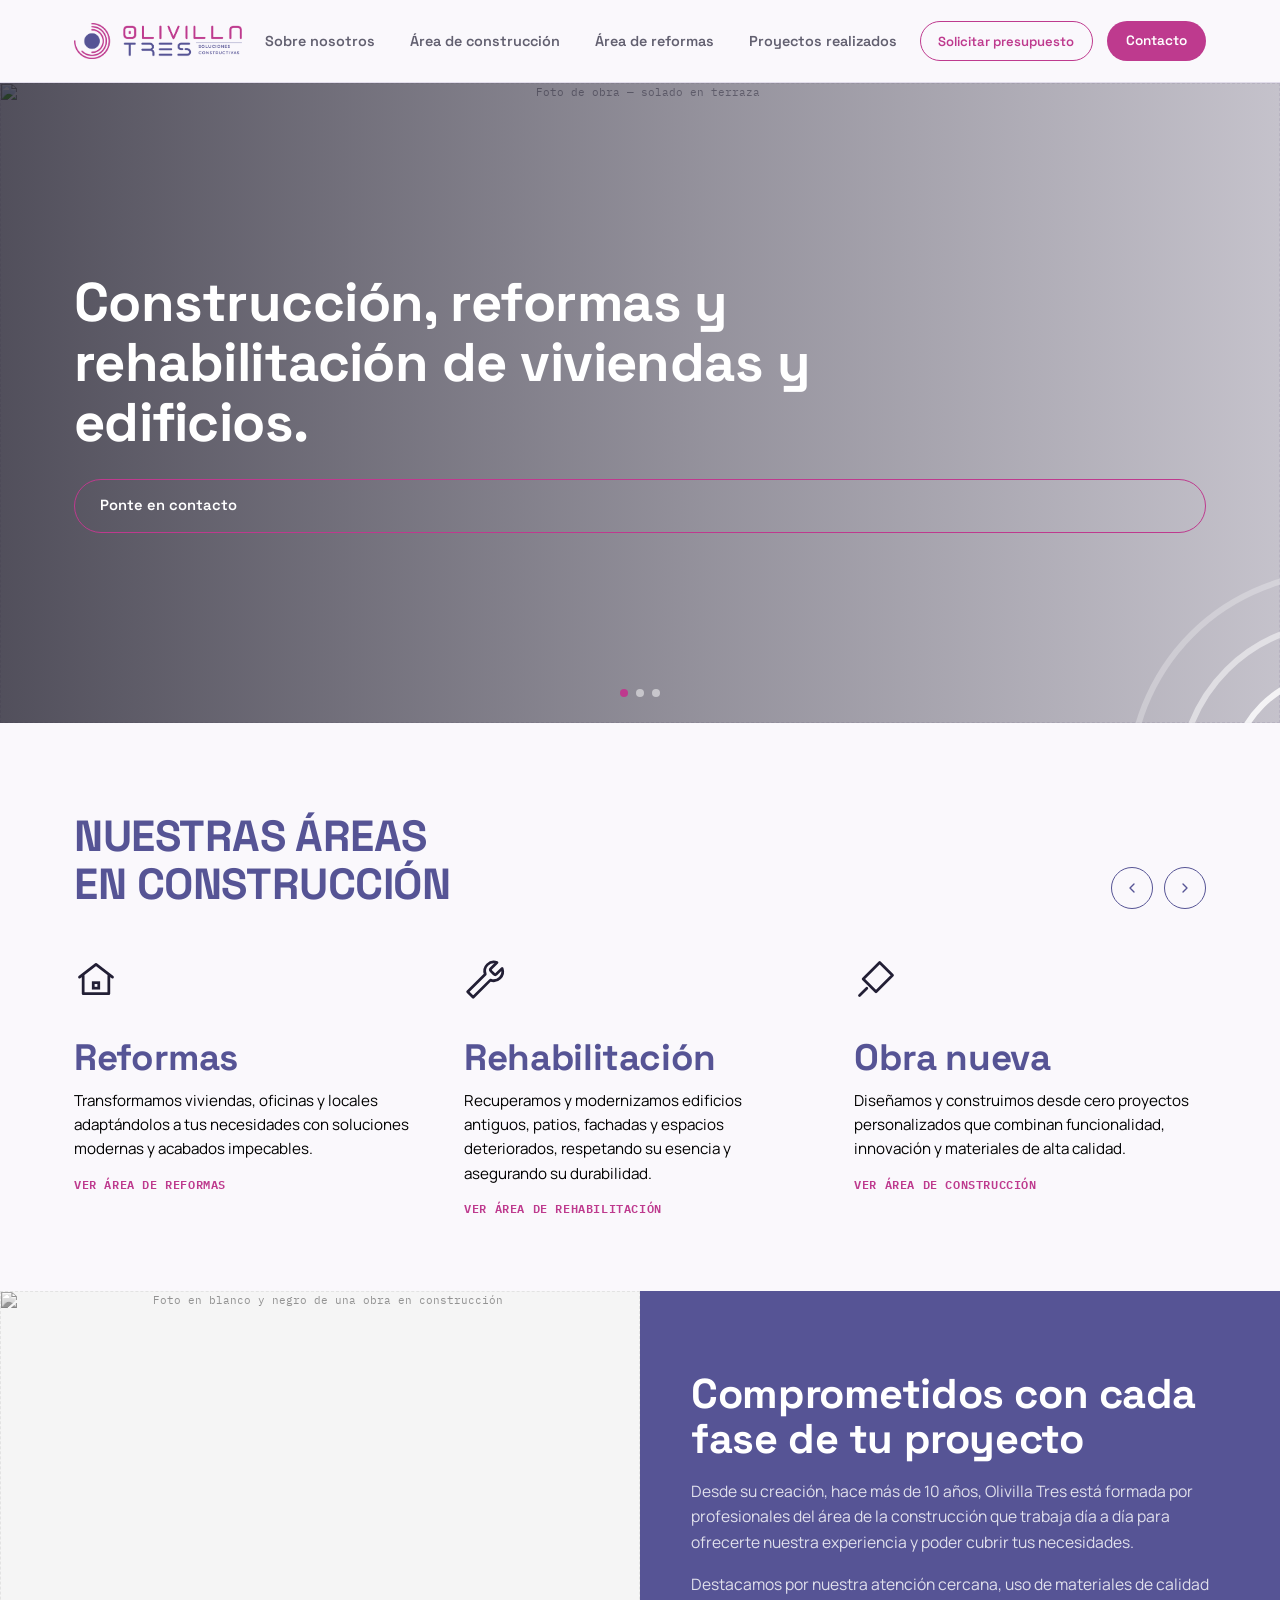
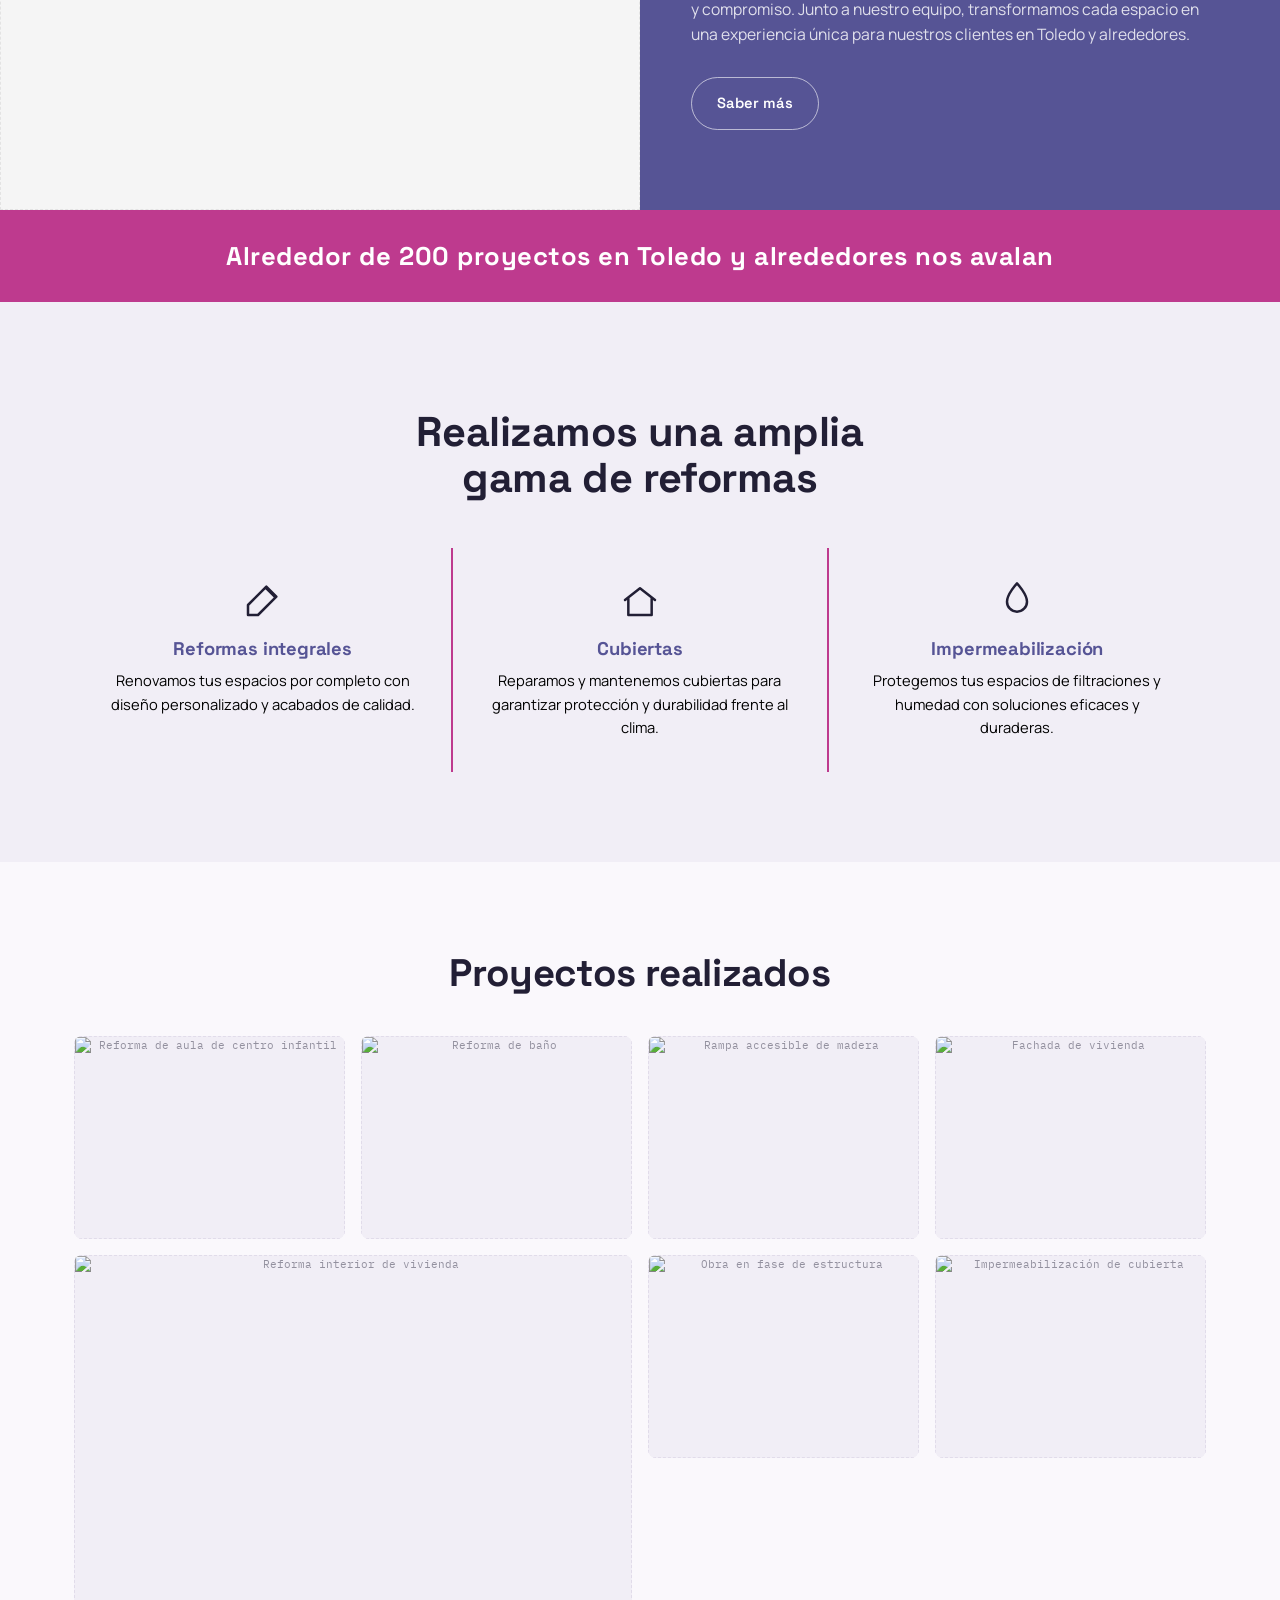
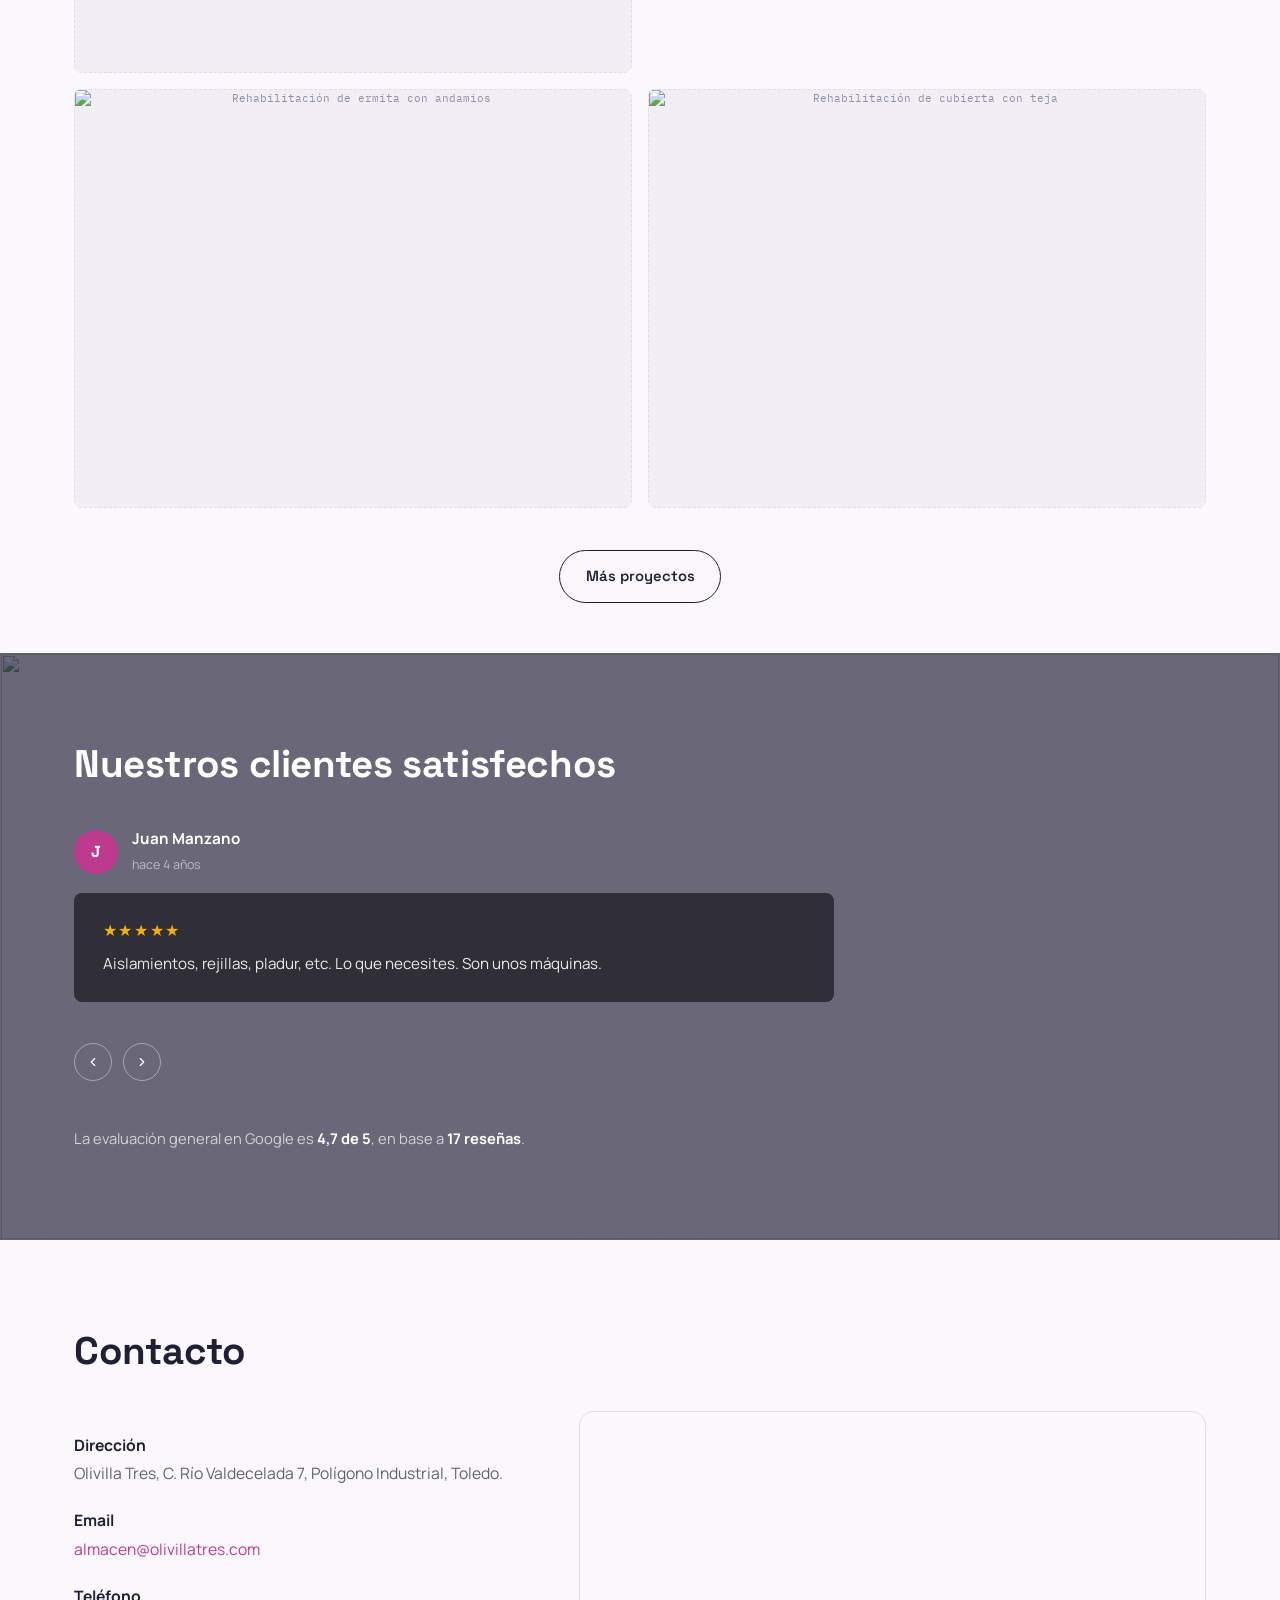
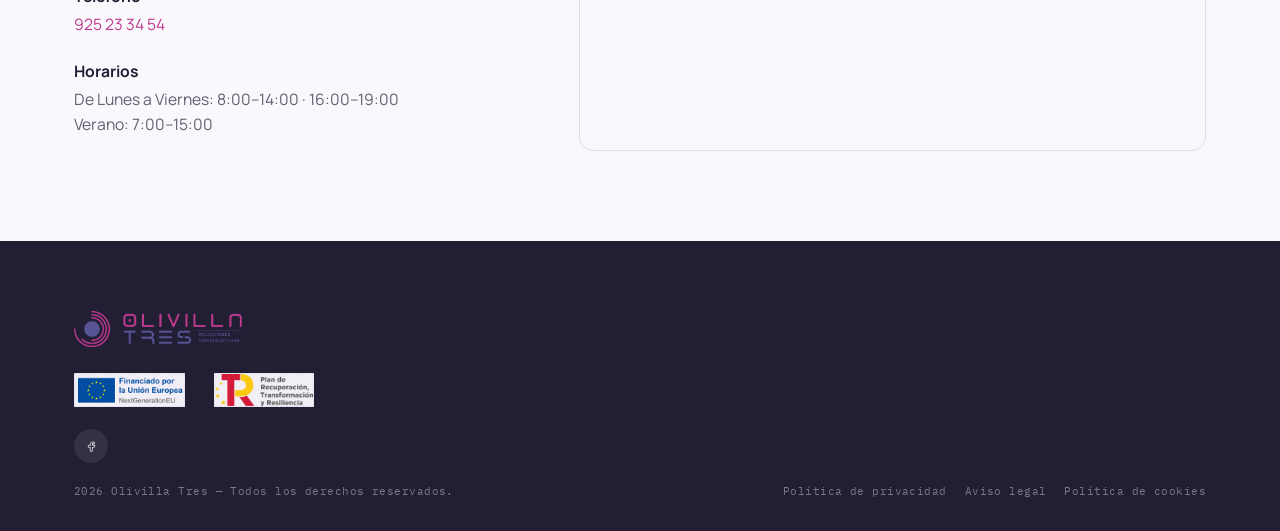
==== index.html @ 854fb8ed "mapa" ====
<!DOCTYPE html>
<html lang="es">
<head>
<meta charset="UTF-8">
<meta name="viewport" content="width=device-width, initial-scale=1.0">
<title>Olivilla Tres — Construcción, Reformas y Rehabilitación en Toledo</title>
<meta name="description" content="Olivilla Tres: construcción, reformas y rehabilitación de viviendas y edificios en Toledo y alrededores. Más de 10 años de experiencia.">
<link rel="stylesheet" href="style.css">
</head>
<body>

<header class="site-header">
  <div class="container">
    <a href="index.html" class="brand"><img src="logo.png" alt="Olivilla Tres — Soluciones Constructivas"></a>
    <nav class="main-nav" aria-label="Navegación principal">
      <ul>
        <li><a href="sobre-nosotros.html">Sobre nosotros</a></li>
        <li><a href="area-de-construccion.html">Área de construcción</a></li>
        <li><a href="area-de-reformas.html">Área de reformas</a></li>
        <li><a href="proyectos-realizados.html">Proyectos realizados</a></li>
      </ul>
    </nav>
    <div class="nav-actions">
      <a href="solicitar_presupuesto.html" class="nav-btn-outline">Solicitar presupuesto</a>
      <a href="contacto.html" class="nav-cta">Contacto</a>
    </div>
    <button class="nav-toggle" aria-label="Abrir menú" aria-expanded="false"><span></span></button>
  </div>
</header>

<main>

  <!-- HERO: carrusel de fotos -->
  <section class="hero-real" id="hero">
    <div class="slide is-active"><img class="ph" src="img/hero-1.jpg" alt="Foto de obra — solado en terraza"></div>
    <div class="slide"><img class="ph" src="img/hero-2.jpg" alt="Foto de obra 2"></div>
    <div class="slide"><img class="ph" src="img/hero-3.jpg" alt="Foto de obra 3"></div>
    <div class="container hero-real-inner">
      <h1>Construcción, reformas y rehabilitación de viviendas y edificios.</h1>
      <a href="contacto.html" class="btn btn-ghost">Ponte en contacto</a>
    </div>
    <div class="hero-dots">
      <span class="is-active"></span><span></span><span></span>
    </div>
    <svg class="hero-orbit" viewBox="0 0 340 340" xmlns="http://www.w3.org/2000/svg" aria-hidden="true">
      <circle cx="340" cy="340" r="60" fill="#fff"/>
      <circle cx="340" cy="340" r="110" fill="none" stroke="#fff" stroke-width="6" opacity=".9"/>
      <circle cx="340" cy="340" r="160" fill="none" stroke="#fff" stroke-width="6" opacity=".55"/>
      <circle cx="340" cy="340" r="210" fill="none" stroke="#fff" stroke-width="6" opacity=".3"/>
    </svg>
  </section>

  <!-- NUESTRAS ÁREAS -->
  <section class="areas-real">
    <div class="container">
      <div class="section-head-row reveal">
        <h2>NUESTRAS ÁREAS<br>EN CONSTRUCCIÓN</h2>
        <div class="areas-nav" aria-hidden="true">
          <button type="button" aria-label="Anterior"><svg viewBox="0 0 24 24"><path d="M15 6l-6 6 6 6" stroke="currentColor" stroke-width="2" fill="none" stroke-linecap="round" stroke-linejoin="round"/></svg></button>
          <button type="button" aria-label="Siguiente"><svg viewBox="0 0 24 24"><path d="M9 6l6 6-6 6" stroke="currentColor" stroke-width="2" fill="none" stroke-linecap="round" stroke-linejoin="round"/></svg></button>
        </div>
      </div>
      <div class="areas-grid">
        <div class="area-item reveal">
          <div class="ico"><svg viewBox="0 0 24 24"><path d="M3 11l9-7 9 7M5 10v10h14V10" stroke-linecap="round" stroke-linejoin="round"/><rect x="10.5" y="14" width="3" height="3"/></svg></div>
          <h3>Reformas</h3>
          <p>Transformamos viviendas, oficinas y locales adaptándolos a tus necesidades con soluciones modernas y acabados impecables.</p>
          <a href="area-de-reformas.html" class="more">Ver área de reformas</a>
        </div>
        <div class="area-item reveal">
          <div class="ico"><svg viewBox="0 0 24 24"><path d="M14.7 6.3a1 1 0 000 1.4l1.6 1.6a1 1 0 001.4 0l3.1-3.1a5 5 0 01-6.4 6.4L5 22l-3-3 9.6-9.6a5 5 0 016.4-6.4z" stroke-linecap="round" stroke-linejoin="round"/></svg></div>
          <h3>Rehabilitación</h3>
          <p>Recuperamos y modernizamos edificios antiguos, patios, fachadas y espacios deteriorados, respetando su esencia y asegurando su durabilidad.</p>
          <a href="area-de-rehabilitacion.html" class="more">Ver área de rehabilitación</a>
        </div>
        <div class="area-item reveal">
          <div class="ico"><svg viewBox="0 0 24 24"><path d="M3 21l4-4M14 3l7 7-9 9-7-7 9-9zM14 3l3 3" stroke-linecap="round" stroke-linejoin="round"/></svg></div>
          <h3>Obra nueva</h3>
          <p>Diseñamos y construimos desde cero proyectos personalizados que combinan funcionalidad, innovación y materiales de alta calidad.</p>
          <a href="area-de-construccion.html" class="more">Ver área de construcción</a>
        </div>
      </div>
    </div>
  </section>

  <!-- COMPROMETIDOS CON CADA FASE -->
  <section class="commit-section">
    <div class="commit-grid">
      <div class="commit-figure reveal">
        <img class="ph" src="img/comprometidos.jpg" alt="Foto en blanco y negro de una obra en construcción">
      </div>
      <div class="commit-copy reveal">
        <h2>Comprometidos con cada fase de tu proyecto</h2>
        <p>Desde su creación, hace más de 10 años, Olivilla Tres está formada por profesionales del área de la construcción que trabaja día a día para ofrecerte nuestra experiencia y poder cubrir tus necesidades.</p>
        <p>Destacamos por nuestra atención cercana, uso de materiales de calidad y compromiso. Junto a nuestro equipo, transformamos cada espacio en una experiencia única para nuestros clientes en Toledo y alrededores.</p>
        <a href="sobre-nosotros.html" class="btn btn-ghost">Saber más</a>
      </div>
    </div>
  </section>

  <!-- FRANJA DE ESTADÍSTICA -->
  <section class="stat-band">
    <p>Alrededor de 200 proyectos en Toledo y alrededores nos avalan</p>
  </section>

  <!-- AMPLIA GAMA DE REFORMAS -->
  <section class="reformas-gama">
    <div class="container">
      <div class="section-head reveal">
        <h2>Realizamos una amplia<br>gama de reformas</h2>
      </div>
      <div class="gama-grid">
        <div class="gama-item reveal">
          <div class="ico"><svg viewBox="0 0 24 24"><path d="M3 21h6l11-11-6-6L3 15v6zM14 5l5 5" stroke-linecap="round" stroke-linejoin="round"/></svg></div>
          <h3>Reformas integrales</h3>
          <p>Renovamos tus espacios por completo con diseño personalizado y acabados de calidad.</p>
        </div>
        <div class="gama-item is-highlight reveal">
          <div class="ico"><svg viewBox="0 0 24 24"><path d="M3 12l9-7 9 7M5 11v10h14V11" stroke-linecap="round" stroke-linejoin="round"/></svg></div>
          <h3>Cubiertas</h3>
          <p>Reparamos y mantenemos cubiertas para garantizar protección y durabilidad frente al clima.</p>
        </div>
        <div class="gama-item reveal">
          <div class="ico"><svg viewBox="0 0 24 24"><path d="M12 2s6 6.4 6 11a6 6 0 01-12 0c0-4.6 6-11 6-11z" stroke-linecap="round" stroke-linejoin="round"/></svg></div>
          <h3>Impermeabilización</h3>
          <p>Protegemos tus espacios de filtraciones y humedad con soluciones eficaces y duraderas.</p>
        </div>
      </div>
    </div>
  </section>

  <!-- PROYECTOS REALIZADOS -->
  <section class="gallery-real">
    <div class="container">
      <h2 class="reveal">Proyectos realizados</h2>
      <div class="gallery-grid">
        <div class="g-tile reveal"><img class="ph" src="img/proyecto-01.jpg" alt="Reforma de aula de centro infantil"></div>
        <div class="g-tile reveal"><img class="ph" src="img/proyecto-02.jpg" alt="Reforma de baño"></div>
        <div class="g-tile reveal">
          <img class="ph" src="img/proyecto-03.jpg" alt="Rampa accesible de madera">
          <div class="g-caption"><h4>Rampa accesible</h4><p>Estructura de madera con barandilla metálica integrada.</p></div>
        </div>
        <div class="g-tile reveal"><img class="ph" src="img/proyecto-04.jpg" alt="Fachada de vivienda"></div>
        <div class="g-tile span-2 reveal"><img class="ph" src="img/proyecto-05.jpg" alt="Reforma interior de vivienda"></div>
        <div class="g-tile reveal"><img class="ph" src="img/proyecto-06.jpg" alt="Obra en fase de estructura"></div>
        <div class="g-tile reveal"><img class="ph" src="img/proyecto-07.jpg" alt="Impermeabilización de cubierta"></div>
        <div class="g-tile span-2 reveal"><img class="ph" src="img/proyecto-08.jpg" alt="Rehabilitación de ermita con andamios"></div>
        <div class="g-tile span-2 reveal"><img class="ph" src="img/proyecto-09.jpg" alt="Rehabilitación de cubierta con teja"></div>
      </div>
      <div class="gallery-more reveal">
        <a href="proyectos-realizados.html" class="btn btn-ghost">Más proyectos</a>
      </div>
    </div>
  </section>

  <!-- NUESTROS CLIENTES SATISFECHOS -->
  <section class="reviews-real">
    <div class="reviews-bg" aria-hidden="true"><img class="ph" src="img/testimonios-fondo.jpg" alt=""></div>
    <div class="container">
      <h2 class="reveal">Nuestros clientes satisfechos</h2>
      <div class="review-card reveal">
        <div class="review-head">
          <div class="review-avatar">J</div>
          <div class="review-who"><strong>Juan Manzano</strong><span>hace 4 años</span></div>
        </div>
        <div class="review-box">
          <div>
            <div class="stars">★★★★★</div>
            <p>Aislamientos, rejillas, pladur, etc. Lo que necesites. Son unos máquinas.</p>
          </div>
        </div>
        <div class="reviews-nav" aria-hidden="true">
          <button type="button" aria-label="Reseña anterior"><svg viewBox="0 0 24 24"><path d="M15 6l-6 6 6 6" stroke="currentColor" stroke-width="2" fill="none" stroke-linecap="round" stroke-linejoin="round"/></svg></button>
          <button type="button" aria-label="Reseña siguiente"><svg viewBox="0 0 24 24"><path d="M9 6l6 6-6 6" stroke="currentColor" stroke-width="2" fill="none" stroke-linecap="round" stroke-linejoin="round"/></svg></button>
        </div>
        <p class="review-summary">La evaluación general en Google es <strong>4,7 de 5</strong>, en base a <strong>17 reseñas</strong>.</p>
      </div>
    </div>
  </section>

  <!-- CONTACTO -->
  <section class="contact-real">
    <div class="container">
      <h2 class="reveal">Contacto</h2>
      <div class="contact-real-grid">
        <div class="contact-real-info reveal">
          <p><strong>Dirección</strong>Olivilla Tres, C. Río Valdecelada 7, Polígono Industrial, Toledo.</p>
          <p><strong>Email</strong><a href="mailto:almacen@olivillatres.com">almacen@olivillatres.com</a></p>
          <p><strong>Teléfono</strong><a href="tel:925233454">925 23 34 54</a></p>
          <p><strong>Horarios</strong>De Lunes a Viernes: 8:00–14:00 · 16:00–19:00<br>Verano: 7:00–15:00</p>
        </div>
        <div class="contact-real-map reveal">
            <iframe title="Ubicación de Olivilla Tres en Toledo" loading="lazy"
              src="https://www.google.com/maps?q=Aislamientos+Olivilla+tres,+C.+Rio+Valdecelada+7,+Toledo&output=embed"></iframe>
          </div>
      </div>
    </div>
  </section>

</main>

<footer class="site-footer">
  <div class="container">
    <a href="index.html" class="brand"><img src="logo.png" alt="Olivilla Tres"></a>
    <div class="footer-funding">
      <img class="ph" src="es_financiado_por_la_union_europea_pos.png" alt="Financiado por la Unión Europea — NextGenerationEU" style="height:34px;">
      <img class="ph" src="Logotipo_del_Plan_de_Recuperacion_Transformacion_y_Resiliencia.svg-2048x670.png" alt="Plan de Recuperación, Transformación y Resiliencia" style="height:34px;">
    </div>
    <div class="footer-social">
      <a href="#" aria-label="Facebook de Olivilla Tres"><svg viewBox="0 0 24 24"><path d="M14 9h3V6h-3a3 3 0 00-3 3v2H8v3h3v6h3v-6h3l1-3h-4v-2a1 1 0 011-1z"/></svg></a>
    </div>
    <div class="footer-bottom">
      <span>2026 Olivilla Tres — Todos los derechos reservados.</span>
      <span style="display:flex; gap:1.6em;">
        <a href="aviso-legal.html">Política de privacidad</a>
        <a href="aviso-legal.html">Aviso legal</a>
        <a href="aviso-legal.html">Política de cookies</a>
      </span>
    </div>
  </div>
</footer>

<script src="main.js"></script>
<script src="https://chatbotolivillatres.onrender.com/widget.js"></script>
</body>
</html>
---- style.css ----
/* =========================================================
   OLIVILLA TRES — identidad real de marca
   Magenta #BE3A8E · Índigo #565495 (extraídos del logotipo)
   Motivo de firma: anillos concéntricos (el "orbe" del logo)
   ========================================================= */

@import url('https://fonts.googleapis.com/css2?family=Space+Grotesk:wght@500;600;700&family=Manrope:wght@400;500;600;700;800&family=IBM+Plex+Mono:wght@500;600&display=swap');

:root{
  /* --- marca --- */
  --magenta:        #BE3A8E;
  --magenta-dark:   #932C6E;
  --magenta-light:  #F3D9E9;
  --indigo:         #565495;
  --indigo-dark:    #403E72;
  --indigo-light:   #E1E0F0;

  /* --- neutros --- */
  --ink:            #221F35;
  --ink-70:         rgba(34,31,53,.7);
  --ink-45:         rgba(34,31,53,.45);
  --paper:          #FAF8FC;
  --paper-2:        #F1EEF6;
  --line:           #E1DCEA;
  --white:          #FFFFFF;

  --font-display: 'Space Grotesk', sans-serif;
  --font-body: 'Manrope', sans-serif;
  --font-mono: 'IBM Plex Mono', monospace;

  --container: 1180px;
  --radius: 14px;
  --radius-sm: 8px;
}

*,*::before,*::after{ box-sizing:border-box; }
html{ scroll-behavior:smooth; }
body{
  margin:0;
  background:var(--paper);
  color:var(--ink);
  font-family:var(--font-body);
  font-size:16px;
  line-height:1.6;
  -webkit-font-smoothing:antialiased;
}
img{ max-width:100%; display:block; }
a{ color:inherit; text-decoration:none; }
ul{ margin:0; padding:0; list-style:none; }
h1,h2,h3,h4{ margin:0; font-family:var(--font-display); font-weight:700; letter-spacing:-.01em; line-height:1.1; color:var(--ink); }
p{ margin:0; }
button{ font-family:inherit; cursor:pointer; }

:focus-visible{ outline:3px solid var(--magenta); outline-offset:3px; }

.container{ max-width:var(--container); margin:0 auto; padding:0 24px; }

.eyebrow{
  font-family:var(--font-mono);
  font-size:.72rem;
  font-weight:600;
  letter-spacing:.14em;
  text-transform:uppercase;
  color:var(--magenta);
  display:inline-flex;
  align-items:center;
  gap:.6em;
}
.eyebrow::before{
  content:"";
  width:9px; height:9px;
  border-radius:50%;
  border:2px solid var(--magenta);
  display:inline-block;
}

/* =========================================================
   Motivo de firma: anillos concéntricos (del logo)
   ========================================================= */
.orbit-bg{
  position:absolute; inset:0;
  pointer-events:none;
  overflow:hidden;
}
.orbit-bg svg{ position:absolute; }

img.ph{
  background:var(--paper-2);
  border:1px dashed var(--line);
  display:flex; align-items:center; justify-content:center;
  color:var(--ink-45);
  font-family:var(--font-mono);
  font-size:.7rem;
  text-align:center;
  object-fit:cover;
  width:100%;
  height:100%;
}

/* =========================================================
   Botones
   ========================================================= */
.btn{
  display:inline-flex; align-items:center; gap:.6em;
  font-family:var(--font-display);
  font-size:.92rem;
  font-weight:600;
  padding:.95em 1.7em;
  border-radius:100px;
  border:1.5px solid transparent;
  transition:transform .2s ease, background .2s ease, color .2s ease, border-color .2s ease;
}
.btn-primary{ background:var(--magenta); color:var(--white); }
.btn-primary:hover{ background:var(--magenta-dark); transform:translateY(-2px); }
.btn-ghost{ border-color:currentColor; color:var(--ink); }
.btn-ghost:hover{ background:var(--ink); color:var(--white); border-color:var(--ink); transform:translateY(-2px); }
.hero-actions{ display:flex; gap:1em; flex-wrap:wrap; }

/* =========================================================
   Header
   ========================================================= */
.site-header{
  position:sticky; top:0; z-index:100;
  background:rgba(250,248,252,.9);
  backdrop-filter:blur(10px);
  border-bottom:1px solid var(--line);
}
.site-header .container{
  display:flex; align-items:center; justify-content:space-between;
  height:82px;
}
.brand{ display:flex; align-items:center; }
.brand img{ height:36px; width:auto; }

.main-nav ul{ display:flex; gap:2.2rem; align-items:center; }
.main-nav a{
  font-family:var(--font-display);
  font-size:.9rem;
  font-weight:600;
  color:var(--ink-70);
  position:relative;
  padding:6px 0;
}
.main-nav a::after{
  content:"";
  position:absolute; left:0; right:0; bottom:0;
  height:2px; background:var(--magenta);
  transform:scaleX(0); transform-origin:left;
  transition:transform .2s ease;
}
.main-nav a:hover, .main-nav a[aria-current="page"]{ color:var(--ink); }
.main-nav a:hover::after, .main-nav a[aria-current="page"]::after{ transform:scaleX(1); }

.nav-cta{
  font-family:var(--font-display) !important;
  font-size:.85rem !important;
  font-weight:600;
  color:var(--white) !important;
  background:var(--magenta);
  padding:.7em 1.4em;
  border-radius:100px;
  transition:background .2s ease;
}
.nav-cta:hover{ background:var(--magenta-dark); }
.nav-cta::after{ display:none; }

.nav-toggle{
  display:none;
  background:none; border:1.5px solid var(--ink); border-radius:50%;
  width:42px; height:42px;
  align-items:center; justify-content:center;
}
.nav-toggle span, .nav-toggle span::before, .nav-toggle span::after{
  content:""; display:block; width:16px; height:2px; background:var(--ink); border-radius:2px;
  position:relative; transition:.2s ease;
}
.nav-toggle span::before{ position:absolute; top:-5px; }
.nav-toggle span::after{ position:absolute; top:5px; }

/* =========================================================
   Hero
   ========================================================= */
.hero{
  position:relative;
  overflow:hidden;
  background:var(--ink);
  color:var(--white);
  padding:90px 0 0;
}
.hero-inner{ position:relative; z-index:2; padding-bottom:70px; }
.hero .eyebrow{ color:#F0A9CE; }
.hero .eyebrow::before{ border-color:#F0A9CE; }
.hero h1{ font-size:clamp(2.6rem,5.6vw,4.6rem); color:var(--white); margin-top:.5em; }
.hero h1 .line{ display:block; }
.hero h1 .accent{ color:var(--magenta); }
.hero-sub{ margin-top:1.3em; max-width:560px; color:rgba(255,255,255,.72); font-size:1.05rem; }
.hero-actions{ margin-top:2.4em; }
.hero-meta{
  margin-top:4em;
  display:flex; gap:3em; flex-wrap:wrap;
  font-family:var(--font-mono); font-size:.78rem; letter-spacing:.04em; color:rgba(255,255,255,.55);
}
.hero-meta strong{ display:block; font-family:var(--font-display); font-size:1.8rem; color:var(--white); font-weight:700; margin-bottom:.15em; }

.hero-figure{
  position:relative; z-index:2;
  aspect-ratio:16/7;
  border-radius:var(--radius);
  overflow:hidden;
  border:1px solid rgba(255,255,255,.12);
}
.hero-figure .ph{ background:rgba(255,255,255,.04); border-color:rgba(255,255,255,.18); color:rgba(255,255,255,.4); }

/* =========================================================
   Servicios (home)
   ========================================================= */
.services{ padding:110px 0 100px; }
.section-head{ max-width:640px; }
.section-head p{ margin-top:1em; color:var(--ink-70); font-size:1.05rem; }
.section-head h2{ font-size:clamp(1.9rem,3.6vw,2.6rem); margin-top:.4em; }

.service-grid{
  margin-top:3.2em;
  display:grid;
  grid-template-columns:repeat(3, 1fr);
  gap:1.6em;
}
.service-card{
  background:var(--white);
  border:1px solid var(--line);
  border-radius:var(--radius);
  overflow:hidden;
  display:flex; flex-direction:column;
  transition:transform .25s ease, box-shadow .25s ease;
}
.service-card:hover{ transform:translateY(-4px); box-shadow:0 18px 40px -20px rgba(34,31,53,.25); }
.service-card .card-figure{ aspect-ratio:4/3; }
.service-card .card-body{ padding:1.8em; display:flex; flex-direction:column; gap:.9em; flex:1; }
.service-card .num{ font-family:var(--font-mono); font-size:.7rem; color:var(--magenta); letter-spacing:.1em; }
.service-card h3{ font-size:1.4rem; }
.service-card p{ color:var(--ink-70); font-size:.95rem; }
.service-card ul{ margin-top:.4em; display:flex; flex-direction:column; gap:.5em; }
.service-card li{ font-size:.88rem; color:var(--ink-70); display:flex; gap:.6em; align-items:baseline; }
.service-card li::before{ content:""; width:5px; height:5px; border-radius:50%; background:var(--indigo); flex:none; }
.service-card .more{
  margin-top:auto; padding-top:.6em;
  font-family:var(--font-display); font-weight:600; font-size:.9rem; color:var(--magenta);
  display:inline-flex; align-items:center; gap:.4em;
}
.service-card .more span{ transition:transform .2s ease; }
.service-card:hover .more span{ transform:translateX(4px); }

/* =========================================================
   Quiénes somos
   ========================================================= */
.about-section{ background:var(--indigo); color:var(--white); padding:100px 0; position:relative; overflow:hidden; }
.about{ display:grid; grid-template-columns:.9fr 1.1fr; gap:4em; align-items:center; position:relative; z-index:2; }
.about-figure{ aspect-ratio:4/5; border-radius:var(--radius); overflow:hidden; border:1px solid rgba(255,255,255,.18); position:relative; }
.about-figure .ph{ background:rgba(255,255,255,.06); border-color:rgba(255,255,255,.22); color:rgba(255,255,255,.5); }
.about-copy .eyebrow{ color:#F0A9CE; }
.about-copy .eyebrow::before{ border-color:#F0A9CE; }
.about-copy h2{ color:var(--white); font-size:clamp(1.9rem,3.4vw,2.5rem); margin-top:.4em; }
.about-copy p{ margin-top:1.2em; color:rgba(255,255,255,.8); font-size:1rem; }
.about-stats{ margin-top:2.4em; display:flex; gap:2.4em; flex-wrap:wrap; }
.about-stats strong{ display:block; font-family:var(--font-display); font-size:2rem; color:var(--white); }
.about-stats span{ font-family:var(--font-mono); font-size:.72rem; letter-spacing:.05em; color:rgba(255,255,255,.6); text-transform:uppercase; }

/* =========================================================
   Proyectos (galería con foto)
   ========================================================= */
.projects{ padding:110px 0; }
.project-grid{
  margin-top:3em;
  display:grid;
  grid-template-columns:repeat(4, 1fr);
  gap:1.4em;
}
.project-tile{
  border-radius:var(--radius);
  overflow:hidden;
  position:relative;
  aspect-ratio:3/4;
  background:var(--paper-2);
}
.project-tile .ph{ position:absolute; inset:0; }
.project-tile .tile-info{
  position:absolute; left:0; right:0; bottom:0;
  padding:1.4em 1.2em;
  background:linear-gradient(0deg, rgba(34,31,53,.88), transparent 80%);
  color:var(--white);
}
.project-tile h4{ font-size:1.05rem; color:var(--white); font-weight:700; }
.project-tile p{ font-size:.8rem; color:rgba(255,255,255,.75); margin-top:.3em; }

/* =========================================================
   Testimonios
   ========================================================= */
.testimonials{ padding:100px 0; background:var(--paper-2); }
.testi-grid{
  margin-top:3em;
  display:grid;
  grid-template-columns:repeat(3,1fr);
  gap:1.6em;
}
.testi-card{
  background:var(--white);
  border:1px solid var(--line);
  border-radius:var(--radius);
  padding:2.2em;
  position:relative;
}
.testi-card .quote-mark{
  font-family:var(--font-display);
  font-size:3rem; color:var(--magenta); line-height:.5; display:block; margin-bottom:.5em;
}
.testi-card p.quote{ font-size:.98rem; color:var(--ink); }
.testi-card .who{
  margin-top:1.6em; padding-top:1em; border-top:1px solid var(--line);
  font-family:var(--font-mono); font-size:.7rem; letter-spacing:.05em; text-transform:uppercase; color:var(--ink-70);
  display:flex; justify-content:space-between;
}

/* =========================================================
   CTA final
   ========================================================= */
.cta-band{
  background:var(--magenta);
  color:var(--white);
  text-align:center;
  padding:100px 0;
  position:relative;
  overflow:hidden;
}
.cta-band .container{ position:relative; z-index:2; }
.cta-band h2{ font-size:clamp(2rem,5vw,3.2rem); color:var(--white); margin-top:.3em; }
.cta-band p{ margin-top:1em; color:rgba(255,255,255,.85); max-width:520px; margin-left:auto; margin-right:auto; }
.cta-band .hero-actions{ justify-content:center; margin-top:2.2em; }
.cta-band .btn-ghost{ color:var(--white); }
.cta-band .btn-ghost:hover{ background:var(--white); color:var(--magenta); }
.cta-band .btn-primary{ background:var(--ink); }
.cta-band .btn-primary:hover{ background:var(--white); color:var(--magenta); }

/* =========================================================
   Página interior (áreas de servicio)
   ========================================================= */
.page-hero{
  background:var(--ink); color:var(--white);
  padding:70px 0 60px;
  position:relative; overflow:hidden;
}
.page-hero .container{ position:relative; z-index:2; }
.breadcrumb{
  font-family:var(--font-mono); font-size:.7rem; letter-spacing:.06em; text-transform:uppercase;
  color:rgba(255,255,255,.5); margin-bottom:1.6em; display:flex; gap:.6em;
}
.breadcrumb a{ color:rgba(255,255,255,.85); }
.page-hero h1{ font-size:clamp(2.2rem,5vw,3.6rem); color:var(--white); margin-top:.4em; }
.page-hero .hero-sub{ color:rgba(255,255,255,.72); max-width:640px; margin-top:1.1em; }
.page-hero .eyebrow{ color:#F0A9CE; }
.page-hero .eyebrow::before{ border-color:#F0A9CE; }

.page-figure{
  margin-top:-40px; position:relative; z-index:3;
  aspect-ratio:21/8;
  border-radius:var(--radius);
  overflow:hidden;
  border:1px solid var(--line);
}

.dim-divider{
  margin-top:80px;
  font-family:var(--font-mono); font-size:.75rem; letter-spacing:.1em; text-transform:uppercase;
  color:var(--ink-45);
  padding-bottom:1em; border-bottom:1px solid var(--line);
}

.detail-grid{
  display:grid;
  grid-template-columns:repeat(2, 1fr);
  gap:1.4em;
  margin-top:2em;
}
.detail-card{ background:var(--white); border:1px solid var(--line); border-radius:var(--radius); overflow:hidden; }
.detail-card .card-figure{ aspect-ratio:16/9; }
.detail-card .card-body{ padding:2em; }
.detail-card .num{ font-family:var(--font-mono); font-size:.7rem; color:var(--magenta); letter-spacing:.1em; }
.detail-card h3{ font-size:1.4rem; margin-top:.6em; }
.detail-card p{ margin-top:.9em; color:var(--ink-70); font-size:.95rem; }

/* =========================================================
   Contacto
   ========================================================= */
.contact-grid{
  display:grid;
  grid-template-columns:1.1fr .9fr;
  gap:1.6em;
  margin-top:1em;
}
.contact-info{ background:var(--white); border:1px solid var(--line); border-radius:var(--radius); padding:2.6em; }
.contact-info h3{ font-size:1.5rem; }
.contact-list{ margin-top:2em; display:flex; flex-direction:column; gap:1.6em; }
.contact-list li{ display:flex; gap:1em; align-items:flex-start; }
.contact-list .ico{ width:38px; height:38px; flex:none; border-radius:50%; background:var(--magenta-light); display:flex; align-items:center; justify-content:center; }
.contact-list .ico svg{ width:18px; height:18px; stroke:var(--magenta); fill:none; }
.contact-list .lbl{ font-family:var(--font-mono); font-size:.68rem; letter-spacing:.08em; text-transform:uppercase; color:var(--indigo); display:block; margin-bottom:.3em; }
.contact-list .val{ font-size:1rem; color:var(--ink); }
.contact-list a.val:hover{ color:var(--magenta); }

.hours-table{ margin-top:2.2em; border-top:1px solid var(--line); padding-top:1.4em; width:100%; border-collapse:collapse; }
.hours-table td{ padding:.5em 0; font-size:.9rem; }
.hours-table td:first-child{ font-family:var(--font-mono); text-transform:uppercase; letter-spacing:.05em; font-size:.72rem; color:var(--indigo); }
.hours-table td:last-child{ text-align:right; color:var(--ink-70); }

.contact-form{ background:var(--ink); color:var(--white); border-radius:var(--radius); padding:2.6em; }
.contact-form h3{ font-size:1.5rem; color:var(--white); }
.contact-form p.hint{ color:rgba(255,255,255,.6); font-size:.9rem; margin-top:.7em; }
.field{ margin-top:1.6em; }
.field label{ font-family:var(--font-mono); font-size:.68rem; letter-spacing:.08em; text-transform:uppercase; color:rgba(255,255,255,.6); display:block; margin-bottom:.6em; }
.field input, .field textarea{
  width:100%;
  background:rgba(255,255,255,.06);
  border:1px solid rgba(255,255,255,.22);
  border-radius:var(--radius-sm);
  color:var(--white);
  padding:.9em 1em;
  font-family:var(--font-body);
  font-size:.95rem;
}
.field input:focus, .field textarea:focus{ border-color:var(--magenta); outline:none; }
.field textarea{ resize:vertical; min-height:110px; }
.contact-form .btn{ margin-top:2em; width:100%; justify-content:center; }

.map-embed{ border:1px solid var(--line); border-radius:var(--radius); margin-top:2.6em; height:300px; overflow:hidden; }
.map-embed iframe{ width:100%; height:100%; border:0; }

/* =========================================================
   Aviso legal / texto largo
   ========================================================= */
.legal-content{ max-width:760px; padding-top:1em; }
.legal-content h2{ font-size:1.4rem; margin-top:2em; }
.legal-content h2:first-child{ margin-top:0; }
.legal-content p{ margin-top:1em; color:var(--ink-70); font-size:.98rem; }
.legal-content ul{ margin-top:1em; padding-left:1.4em; list-style:disc; color:var(--ink-70); }
.legal-content li{ margin-top:.5em; font-size:.98rem; }

/* =========================================================
   Footer
   ========================================================= */
.site-footer{ background:var(--ink); color:rgba(255,255,255,.7); padding:70px 0 30px; }
.footer-grid{
  display:grid;
  grid-template-columns:1.3fr 1fr 1fr 1fr;
  gap:2.5em;
  padding-bottom:3em;
  border-bottom:1px solid rgba(255,255,255,.15);
}
.footer-brand img{ height:32px; }
.footer-brand p{ margin-top:1.2em; font-size:.9rem; max-width:280px; color:rgba(255,255,255,.55); }
.footer-col h5{
  font-family:var(--font-mono); font-size:.7rem; letter-spacing:.1em; text-transform:uppercase;
  color:rgba(255,255,255,.9); margin-bottom:1.2em;
}
.footer-col ul{ display:flex; flex-direction:column; gap:.8em; }
.footer-col a{ font-size:.9rem; color:rgba(255,255,255,.6); }
.footer-col a:hover{ color:var(--magenta); }
.footer-bottom{
  padding-top:1.8em;
  display:flex; justify-content:space-between; flex-wrap:wrap; gap:1em;
  font-family:var(--font-mono); font-size:.7rem; letter-spacing:.04em; color:rgba(255,255,255,.4);
}

/* =========================================================
   Header — nav real del sitio (2 botones)
   ========================================================= */
.nav-btn-outline{
  font-family:var(--font-display) !important;
  font-size:.82rem !important;
  font-weight:600;
  color:var(--magenta) !important;
  border:1.5px solid var(--magenta);
  padding:.65em 1.3em;
  border-radius:100px;
  transition:background .2s ease, color .2s ease;
}
.nav-btn-outline:hover{ background:var(--magenta); color:var(--white) !important; }
.nav-btn-outline::after{ display:none; }
.nav-actions{ display:flex; align-items:center; gap:.9em; }

/* =========================================================
   Hero real (carrusel de fotos)
   ========================================================= */
.hero-real{
  position:relative;
  overflow:hidden;
  height:640px;
  color:var(--white);
}
.hero-real .slide{
  position:absolute; inset:0;
  opacity:0; transition:opacity .8s ease;
}
.hero-real .slide.is-active{ opacity:1; }
.hero-real .slide img{ width:100%; height:100%; object-fit:cover; }
.hero-real .slide::after{
  content:""; position:absolute; inset:0;
  background:linear-gradient(90deg, rgba(20,18,32,.72) 0%, rgba(20,18,32,.42) 55%, rgba(20,18,32,.2) 100%);
}
.hero-real-inner{
  position:relative; z-index:2;
  height:100%;
  display:flex; flex-direction:column; justify-content:center;
}
.hero-real h1{ font-size:clamp(2rem,4.6vw,3.4rem); color:var(--white); max-width:820px; }
.hero-real .btn-ghost{ margin-top:1.8em; border-color:var(--magenta); color:var(--white); }
.hero-real .btn-ghost:hover{ background:var(--magenta); color:var(--white); }
.hero-dots{
  position:absolute; left:50%; transform:translateX(-50%); bottom:26px; z-index:3;
  display:flex; gap:8px;
}
.hero-dots span{ width:8px; height:8px; border-radius:50%; background:rgba(255,255,255,.5); }
.hero-dots span.is-active{ background:var(--magenta); }
.hero-orbit{
  position:absolute; right:-60px; bottom:-60px; z-index:2;
  width:340px; height:340px; opacity:.9; pointer-events:none;
}

/* =========================================================
   Nuestras áreas (carrusel con flechas)
   ========================================================= */
.areas-real{ padding:90px 0 70px; }
.areas-real .section-head-row{
  display:flex; justify-content:space-between; align-items:flex-end; gap:2em; flex-wrap:wrap;
}
.areas-real h2{ font-size:clamp(1.8rem,3.4vw,3.4rem); color: #565495;}
.areas-nav{ display:flex; gap:.7em; }
.areas-nav button{
  width:42px; height:42px; border-radius:50%; border:1.5px solid var(--indigo);
  background:none; color:var(--indigo); display:flex; align-items:center; justify-content:center;
  transition:background .2s ease, color .2s ease;
}
.areas-nav button:hover{ background:var(--indigo); color:var(--white); }
.areas-nav svg{ width:16px; height:16px; }

.areas-grid{ margin-top:3em; display:grid; grid-template-columns:repeat(3,1fr); gap:2.4em; }
.area-item .ico{ width:44px; height:44px; }
.area-item .ico svg{ width:100%; height:100%; stroke:var(--ink); fill:none; stroke-width:1.5; }
.area-item h3{ font-size:2.3rem; margin-top:1em;color: #565495; }
.area-item p{ margin-top:.7em; color:black; font-size:.95rem; max-width:340px; }
.area-item .more{
  margin-top:1.1em; display:inline-block;
  font-family:var(--font-mono); font-size:.75rem; font-weight:600; letter-spacing:.05em; text-transform:uppercase;
  color:var(--magenta);
}
.area-item .more:hover{ text-decoration:underline; }

/* =========================================================
   Comprometidos con cada fase (foto + bloque índigo)
   ========================================================= */
.commit-section{ background:var(--indigo); position:relative; }
.commit-grid{ display:grid; grid-template-columns:1fr 1fr; align-items:stretch; }
.commit-figure{ position:relative; min-height:420px; }
.commit-figure img{ width:100%; height:100%; object-fit:cover; position:absolute; inset:0; filter:grayscale(1) contrast(1.05); }
.commit-copy{ padding:80px 5vw 80px 4vw; color:var(--white); }
.commit-copy h2{ font-size:clamp(1.9rem,3.4vw,2.6rem); color:var(--white); }
.commit-copy p{ margin-top:1.1em; color:rgba(255,255,255,.82); font-size:.98rem; max-width:520px; }
.commit-copy .btn{ margin-top:2em; border-color:rgba(255,255,255,.6); color:var(--white); }
.commit-copy .btn:hover{ background:var(--white); color:var(--indigo); }

/* =========================================================
   Franja de estadística
   ========================================================= */
.stat-band{ background:var(--magenta); color:var(--white); padding:1.6em 0; text-align:center; }
.stat-band p{ font-family:var(--font-display); font-weight:700; font-size:clamp(1.1rem,2.6vw,1.6rem); letter-spacing:.02em; }

/* =========================================================
   Amplia gama de reformas (3 col, centro destacado)
   ========================================================= */
.reformas-gama{ background:var(--paper-2); padding:90px 0; }
.reformas-gama .section-head{ max-width:none; text-align:center; margin:0 auto; }
.gama-grid{ margin-top:3em; display:grid; grid-template-columns:repeat(3,1fr); }
.gama-item{ padding:2em 2.2em; text-align:center; }
.gama-item.is-highlight{ border-left:2px solid var(--magenta); border-right:2px solid var(--magenta); }
.gama-item .ico{ width:40px; height:40px; margin:0 auto; }
.gama-item .ico svg{ width:100%; height:100%; stroke:var(--ink); fill:none; stroke-width:1.5; }
.gama-item h3{ font-size:1.15rem; margin-top:1em; color:#565495; }
.gama-item p{ margin-top:.7em; color:black; font-size:.92rem; }

/* =========================================================
   Proyectos realizados (galería tipo mosaico)
   ========================================================= */
.gallery-real{ padding:90px 0 50px; }
.gallery-real h2{ font-size:clamp(1.8rem,3.4vw,2.4rem); text-align:center; }
.gallery-grid{ margin-top:2.6em; display:grid; grid-template-columns:repeat(4,1fr); gap:1em; }
.gallery-grid .g-tile{ position:relative; border-radius:var(--radius-sm); overflow:hidden; aspect-ratio:4/3; }
.gallery-grid .g-tile.span-2{ grid-column:span 2; }
.gallery-grid .g-tile img{ width:100%; height:100%; object-fit:cover; transition:transform .4s ease; }
.gallery-grid .g-tile:hover img{ transform:scale(1.04); }
.gallery-grid .g-caption{
  position:absolute; inset:0; display:flex; flex-direction:column; align-items:center; justify-content:center; text-align:center; padding:1em;
  background:rgba(34,31,53,.72); color:var(--white);
  opacity:0; transition:opacity .25s ease;
}
.gallery-grid .g-tile:hover .g-caption, .gallery-grid .g-tile:focus-within .g-caption{ opacity:1; }
.gallery-grid .g-caption h4{ font-size:1rem; color:var(--white); }
.gallery-grid .g-caption p{ font-size:.8rem; color:rgba(255,255,255,.8); margin-top:.4em; }
.gallery-more{ text-align:center; margin-top:2.6em; }

/* =========================================================
   Nuestros clientes satisfechos (testimonios Google)
   ========================================================= */
.reviews-real{ background:var(--ink); position:relative; overflow:hidden; padding:90px 0; color:var(--white); }
.reviews-bg{ position:absolute; inset:0; opacity:.35; }
.reviews-bg img{ width:100%; height:100%; object-fit:cover; }
.reviews-real::before{ content:""; position:absolute; inset:0; background:linear-gradient(180deg, rgba(34,31,53,.35), var(--ink) 90%); }
.reviews-real .container{ position:relative; z-index:2; }
.reviews-real h2{ font-size:clamp(1.8rem,3.4vw,2.4rem); color:var(--white); }
.review-card{
  margin-top:2.6em; max-width:760px;
  display:flex; flex-direction:column; gap:1em;
}
.review-head{ display:flex; align-items:center; gap:.9em; }
.review-avatar{
  width:44px; height:44px; border-radius:50%; background:var(--magenta);
  display:flex; align-items:center; justify-content:center; font-family:var(--font-display); font-weight:700; color:var(--white);
}
.review-who strong{ display:block; font-size:.95rem; }
.review-who span{ font-size:.78rem; color:rgba(255,255,255,.55); }
.review-box{ background:rgba(0,0,0,.55); border-radius:var(--radius-sm); padding:1.6em 1.8em; display:flex; justify-content:space-between; align-items:center; gap:1em; }
.review-box .stars{ color:#F5B301; letter-spacing:.1em; margin-bottom:.5em; }
.review-box p{ font-size:.95rem; color:rgba(255,255,255,.9); }
.review-summary{ margin-top:2em; font-size:.92rem; color:rgba(255,255,255,.7); }
.review-summary strong{ color:var(--white); }
.reviews-nav{ display:flex; gap:.7em; margin-top:1.6em; }
.reviews-nav button{
  width:38px; height:38px; border-radius:50%; border:1.5px solid rgba(255,255,255,.4);
  background:none; color:var(--white); display:flex; align-items:center; justify-content:center;
}
.reviews-nav svg{ width:14px; height:14px; }

/* =========================================================
   Contacto (home)
   ========================================================= */
.contact-real{ padding:90px 0; }
.contact-real h2{ font-size:clamp(1.8rem,3.4vw,2.4rem); }
.contact-real-grid{ margin-top:2.4em; display:grid; grid-template-columns:.85fr 1.15fr; gap:2.6em; align-items:start; }
.contact-real-info p{ margin-top:1.4em; font-size:.98rem; color:var(--ink-70); }
.contact-real-info strong{ display:block; color:var(--ink); margin-bottom:.2em; }
.contact-real-info a{ color:var(--magenta); }
.contact-real-map{ border-radius:var(--radius); overflow:hidden; border:1px solid var(--line); height:340px; }
.contact-real-map iframe{ width:100%; height:100%; border:0; }

/* =========================================================
   Footer real (logos de financiación)
   ========================================================= */
.footer-funding{ display:flex; align-items:center; gap:1.8em; flex-wrap:wrap; margin-top:1.6em; }
.footer-funding img{ height:34px; width:auto; }
.footer-social{ display:flex; gap:.8em; margin-top:1.4em; }
.footer-social a{ width:34px; height:34px; border-radius:50%; background:rgba(255,255,255,.08); display:flex; align-items:center; justify-content:center; }
.footer-social svg{ width:16px; height:16px; stroke:var(--white); fill:none; }
.footer-social a:hover{ background:var(--magenta); }

@media (max-width: 980px){
  .commit-grid{ grid-template-columns:1fr; }
  .areas-grid{ grid-template-columns:1fr; }
  .gama-grid{ grid-template-columns:1fr; }
  .gama-item.is-highlight{ border-left:none; border-right:none; border-top:2px solid var(--magenta); border-bottom:2px solid var(--magenta); }
  .gallery-grid{ grid-template-columns:repeat(2,1fr); }
  .gallery-grid .g-tile.span-2{ grid-column:span 1; }
  .contact-real-grid{ grid-template-columns:1fr; }
  .hero-real{ height:auto; padding:120px 0 80px; }
}

/* =========================================================
   Reveal on scroll
   ========================================================= */
.reveal{ opacity:0; transform:translateY(18px); transition:opacity .6s ease, transform .6s ease; }
.reveal.is-visible{ opacity:1; transform:translateY(0); }

/* =========================================================
   Responsive
   ========================================================= */
@media (max-width: 980px){
  .main-nav{ display:none; }
  .main-nav.nav-open{
    display:flex;
    position:fixed; inset:82px 0 0 0;
    background:var(--paper);
    z-index:200;
    align-items:center; justify-content:center;
    padding:11rem 24px 4em;
    overflow-y:auto;
  }
  .main-nav.nav-open ul{ flex-direction:column; align-items:center; gap:2.4em; text-align:center; width:100%; }
  .main-nav.nav-open a{ font-size:1.3rem; }
  .main-nav.nav-open .nav-actions-mobile{
    display:flex; flex-direction:column; align-items:center; gap:1em;
    margin-top:2.6em; width:100%;
  }
  .main-nav.nav-open .nav-actions-mobile a{ width:100%; max-width:280px; text-align:center; justify-content:center; }
  .nav-toggle{ display:flex; z-index:201; }
  .nav-toggle span{ transition:background .15s ease .1s; }
  .nav-toggle.is-open span{ background:transparent; }
  .nav-toggle.is-open span::before{ top:0; transform:rotate(45deg); }
  .nav-toggle.is-open span::after{ top:0; transform:rotate(-45deg); }
  .nav-actions{ display:none; }
  .about, .contact-grid{ grid-template-columns:1fr; }
  .contact-form{ order:-1; }
  .service-grid{ grid-template-columns:1fr; }
  .project-grid{ grid-template-columns:repeat(2,1fr); }
  .testi-grid{ grid-template-columns:1fr; }
  .detail-grid{ grid-template-columns:1fr; }
  .footer-grid{ grid-template-columns:1fr 1fr; }
}
@media (max-width: 560px){
  section, .services, .projects, .testimonials, .about-section, .cta-band{ padding-top:70px; padding-bottom:70px; }
  .hero-inner{ padding-bottom:50px; }
  .project-grid{ grid-template-columns:1fr; }
  .footer-grid{ grid-template-columns:1fr; }
  .hero-meta{ gap:1.6em; }
}
/* =========================================================
   Página de área — hero foto a pantalla completa (real)
   ========================================================= */
.area-hero-photo{
  position:relative;
  height:560px;
  overflow:hidden;
  color:var(--white);
}
.area-hero-photo img{ width:100%; height:100%; object-fit:cover; }
.area-hero-photo::after{
  content:"";
  position:absolute; inset:0;
  background:linear-gradient(180deg, rgba(20,18,32,.32), rgba(20,18,32,.58));
}
.area-hero-photo-overlay{
  position:absolute; inset:0; z-index:2;
  display:flex; align-items:center; justify-content:center; text-align:center;
}
.area-hero-photo-overlay h1{
  color:var(--white);
  text-transform:uppercase;
  font-size:clamp(1.7rem,4.2vw,3rem);
  max-width:900px;
  padding:0 24px;
}

/* =========================================================
   Página de área — intro centrada
   ========================================================= */
.area-intro{ padding:70px 0 60px; text-align:center; }
.area-intro h2{
  font-size:clamp(1.8rem,3.6vw,2.6rem);
  text-transform:uppercase;
  color:var(--indigo);
}
.area-intro p{
  margin-top:1.6em;
  max-width:760px;
  margin-left:auto; margin-right:auto;
  color:var(--ink-70);
  font-size:1rem;
}
.area-intro .area-intro-tagline{
  margin-top:1.1em;
  font-weight:700;
  color:var(--ink);
}

/* =========================================================
   Página de área — cuadrícula de servicios sobre índigo
   ========================================================= */
.area-services{ background:var(--indigo); padding:70px 0 90px; color:var(--white); }
.area-services-grid{
  display:grid;
  grid-template-columns:1fr 1fr;
  gap:2.8em 3em;
}
.area-service-figure{
  position:relative;
  aspect-ratio:16/9;
  overflow:hidden;
  border-radius:var(--radius-sm);
}
.area-service-figure img{ width:100%; height:100%; object-fit:cover; }
.area-service-figure::after{
  content:"";
  position:absolute; inset:0;
  background:linear-gradient(0deg, rgba(20,18,32,.78) 0%, rgba(20,18,32,.15) 55%, transparent 75%);
}
.area-service-figure h3{
  position:absolute; left:1.4em; right:1.4em; bottom:1.7em; z-index:2;
  color:var(--white);
  font-size:clamp(1.1rem,2vw,1.35rem);
  text-transform:uppercase;
}
.area-service-figure .accent-bar{
  position:absolute; left:1.4em; bottom:0; z-index:2;
  width:64px; height:6px;
  background:var(--magenta);
}
.area-service-item p{ margin-top:1.2em; color:rgba(255,255,255,.85); font-size:.95rem; }

@media (max-width: 980px){
  .area-services-grid{ grid-template-columns:1fr; }
  .area-hero-photo{ height:420px; }
}
/* =========================================================
   Página Sobre Nosotros — franja intro bajo el hero de foto
   ========================================================= */
.intro-band{ background:var(--indigo); padding:3.2em 0; }
.intro-band p{
  max-width:900px; margin:0 auto; text-align:center;
  color:rgba(255,255,255,.92); font-size:1.05rem; line-height:1.7;
}
.intro-band strong{ color:var(--white); }

/* =========================================================
   Nuestra historia — texto + foto (fondo claro)
   ========================================================= */
.historia-section{ padding:100px 0; }
.historia-grid{ display:grid; grid-template-columns:1fr 1fr; gap:4em; align-items:center; }
.historia-copy h2{ color:var(--magenta); font-size:clamp(1.6rem,2.8vw,2rem); text-transform:uppercase; }
.historia-copy p{ margin-top:1.3em; color:var(--ink); font-size:1rem; line-height:1.75; }
.historia-copy p + p{ margin-top:1.6em; }
.historia-figure{ aspect-ratio:4/3.4; border-radius:var(--radius); overflow:hidden; border:1px solid var(--line); }

/* =========================================================
   Nuestro equipo — intro centrada (fondo claro)
   ========================================================= */
.equipo-intro{ background:var(--paper-2); padding:90px 0 0; text-align:center; }
.equipo-intro h2{ color:var(--magenta); font-size:clamp(1.5rem,2.6vw,1.9rem); text-transform:uppercase; }
.equipo-intro p{ margin-top:1.2em; max-width:760px; margin-left:auto; margin-right:auto; color:var(--ink-70); font-size:1rem; }

/* =========================================================
   Nuestro método de trabajo — línea de tiempo
   ========================================================= */
.metodo-section{ background:var(--paper-2); padding:70px 0 110px; }
.metodo-section h2{
  text-align:center; color:var(--indigo);
  font-size:clamp(1.8rem,3.4vw,2.4rem); text-transform:none;
}
.metodo-timeline{ position:relative; max-width:900px; margin:3.4em auto 0; padding-left:76px; }
.metodo-timeline::before{
  content:""; position:absolute; left:25px; top:26px; bottom:26px; width:2px; background:var(--line);
}
.metodo-step{ position:relative; margin-bottom:1.8em; }
.metodo-step:last-child{ margin-bottom:0; }
.metodo-icon{
  position:absolute; left:-76px; top:0;
  width:52px; height:52px; border-radius:50%;
  background:var(--indigo);
  display:flex; align-items:center; justify-content:center;
  z-index:2;
}
.metodo-icon svg{ width:22px; height:22px; stroke:var(--white); fill:none; stroke-width:1.6; }
.metodo-card{
  background:var(--white); border-radius:var(--radius);
  box-shadow:0 14px 34px -20px rgba(34,31,53,.22);
  padding:1.8em 2.2em;
}
.metodo-card h3{ color:var(--magenta); font-size:1.2rem; text-transform:none; }
.metodo-card p{ margin-top:.6em; color:var(--ink-70); font-size:.95rem; }

@media (max-width: 980px){
  .historia-grid{ grid-template-columns:1fr; }
  .historia-figure{ order:-1; }
}
@media (max-width: 640px){
  .metodo-timeline{ padding-left:62px; }
  .metodo-icon{ left:-62px; width:44px; height:44px; }
  .metodo-icon svg{ width:18px; height:18px; }
}

/* =========================================================
   Contacto — franja índigo con 3 columnas de información
   ========================================================= */
.contact-info-band{ background:var(--indigo); color:var(--white); padding:4.4em 0; }
.contact-info-band .container{ display:grid; grid-template-columns:repeat(3,1fr); gap:2.6em; text-align:center; }
.contact-info-band .accent-bar{ width:60px; height:4px; background:var(--magenta); margin:0 auto 1.3em; border-radius:2px; display:block; }
.contact-info-band h3{ color:var(--white); font-size:1.35rem; text-transform:none; }
.contact-info-band p{ margin-top:.5em; color:rgba(255,255,255,.85); font-size:.95rem; }
.contact-info-band a.val{ color:var(--white); }
.contact-info-band strong.info-title{ display:block; margin-top:1em; font-weight:700; color:var(--white); }
.contact-info-band p:first-of-type strong.info-title{ margin-top:0; }

/* =========================================================
   Contacto — sección de formulario (a ancho completo, sobre índigo)
   ========================================================= */
.contact-form-section{ background:var(--indigo); padding:4.4em 0 5em; }
.contact-form-section h2{
  color:var(--white); text-align:center;
  font-size:clamp(1.8rem,3.6vw,2.6rem); text-transform:uppercase;
  margin-bottom:1.2em;
}
.form-grid-2{ display:grid; grid-template-columns:1fr 1fr; gap:1.6em 2em; }
.form-grid-2 .field-full{ grid-column:1 / -1; }
.privacy-check{ display:flex; align-items:flex-start; gap:.8em; margin-top:1.8em; }
.privacy-check input{ margin-top:.35em; width:16px; height:16px; flex:none; accent-color:var(--magenta); }
.privacy-check label{ font-size:.85rem; color:rgba(255,255,255,.85); line-height:1.5; }
.privacy-check strong{ color:var(--white); }
.contact-form-section .btn{ margin-top:2em; }

/* =========================================================
   Mapa a pantalla completa
   ========================================================= */
.map-full{ height:440px; }
.map-full iframe{ width:100%; height:100%; border:0; }

@media (max-width: 980px){
  .contact-info-band .container{ grid-template-columns:1fr; gap:2.4em; }
  .form-grid-2{ grid-template-columns:1fr; }
  .map-full{ height:320px; }
}
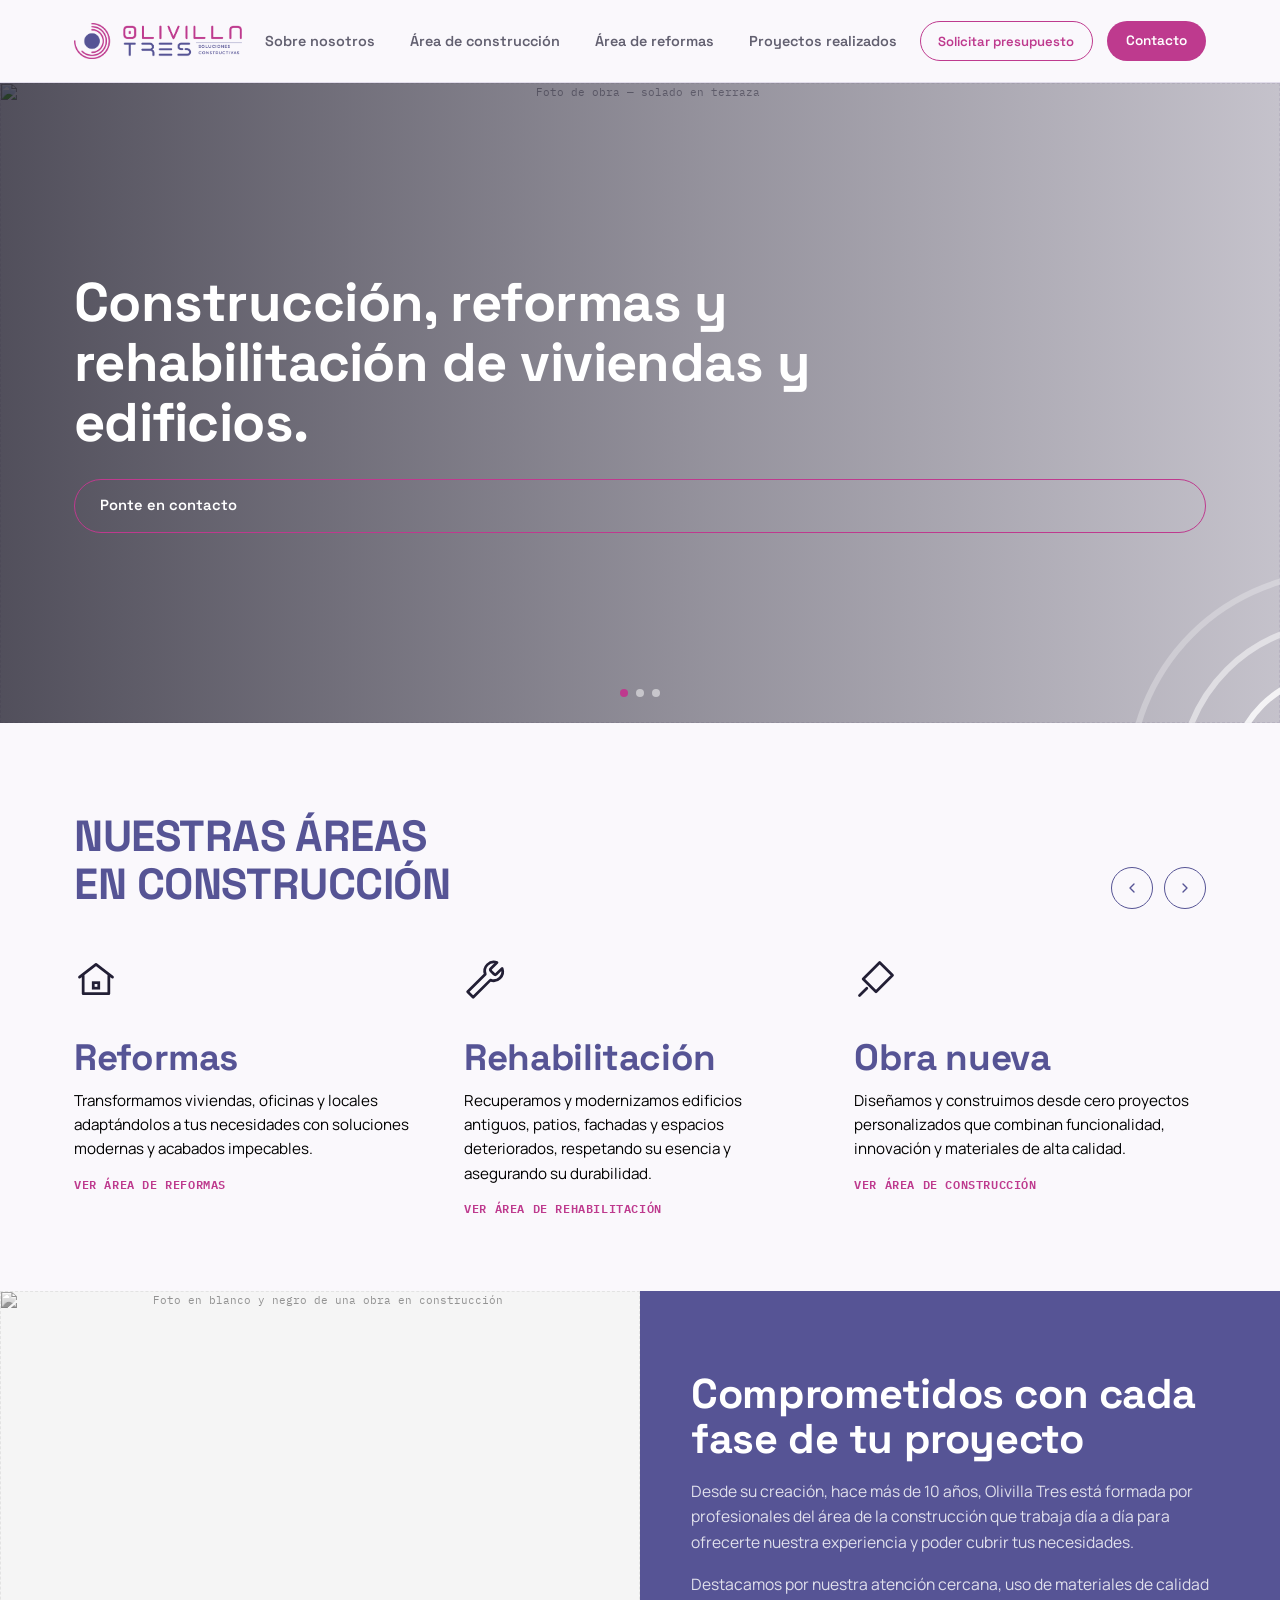
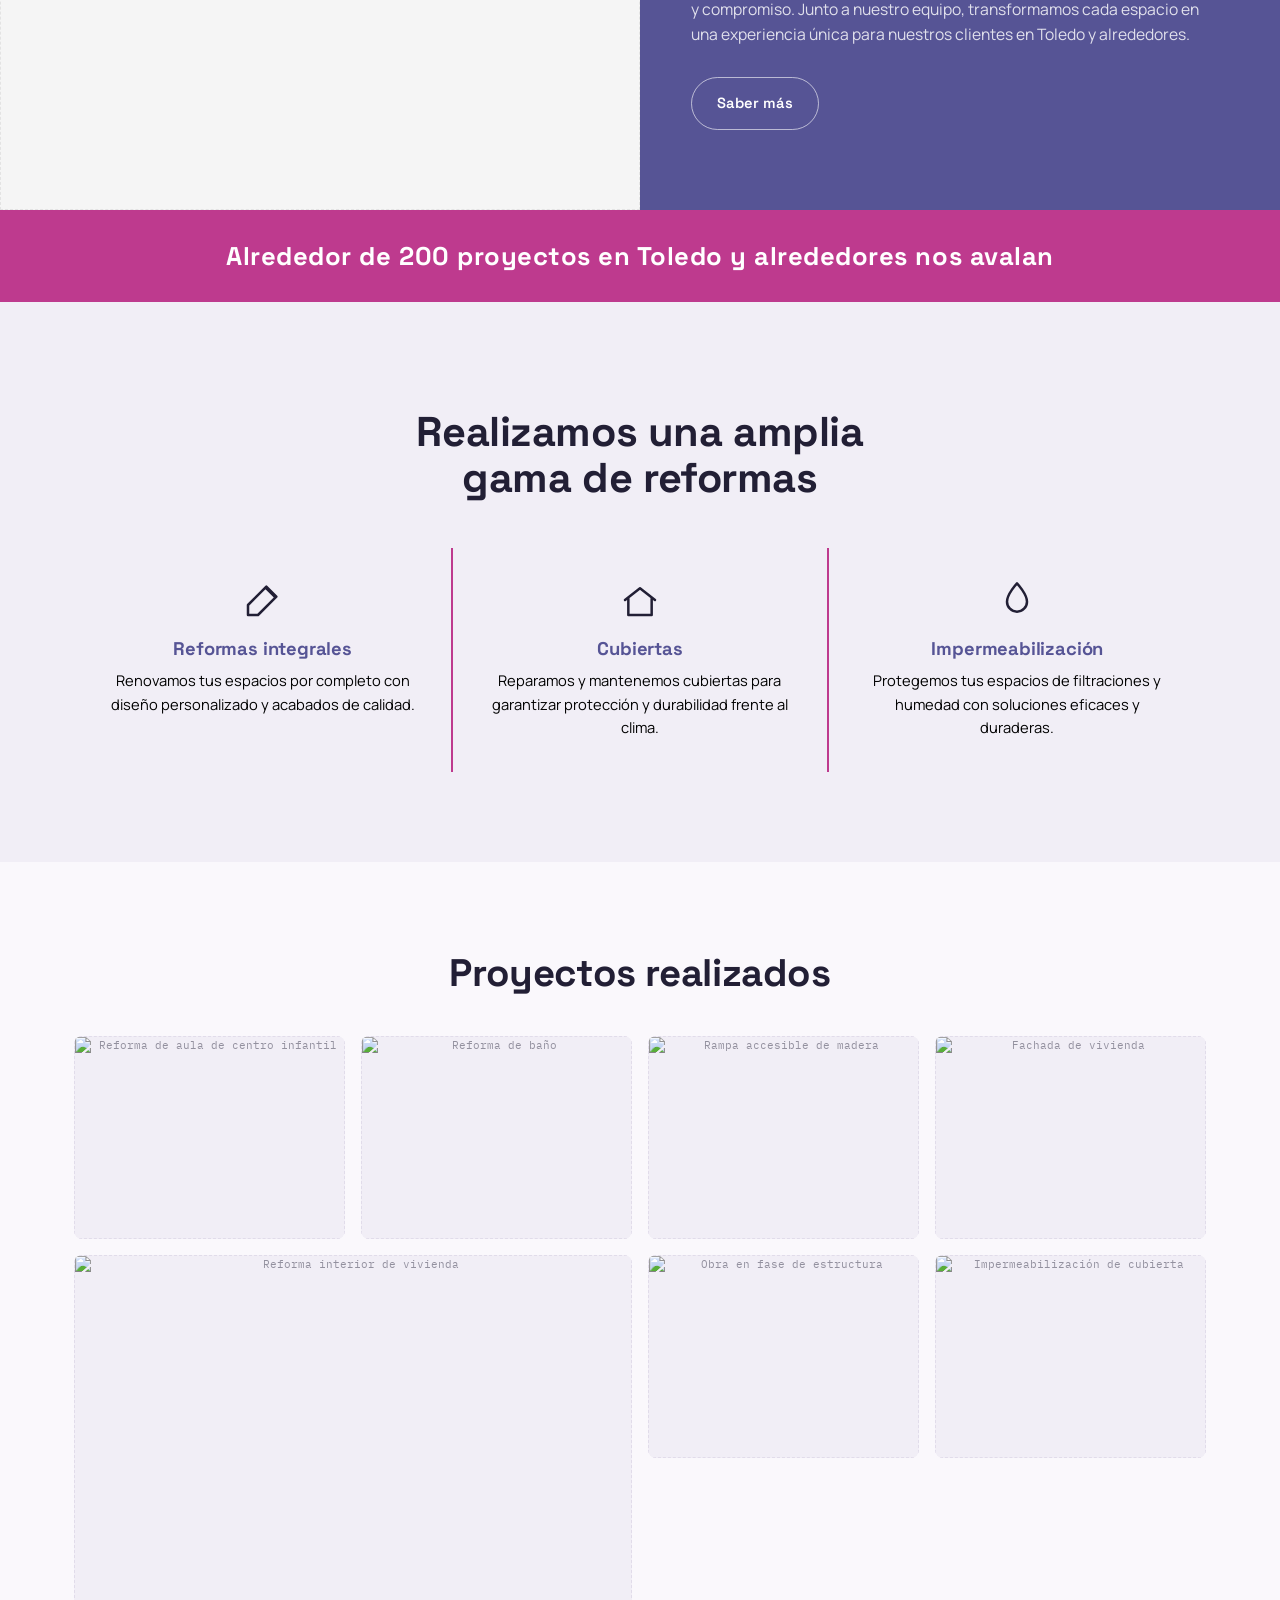
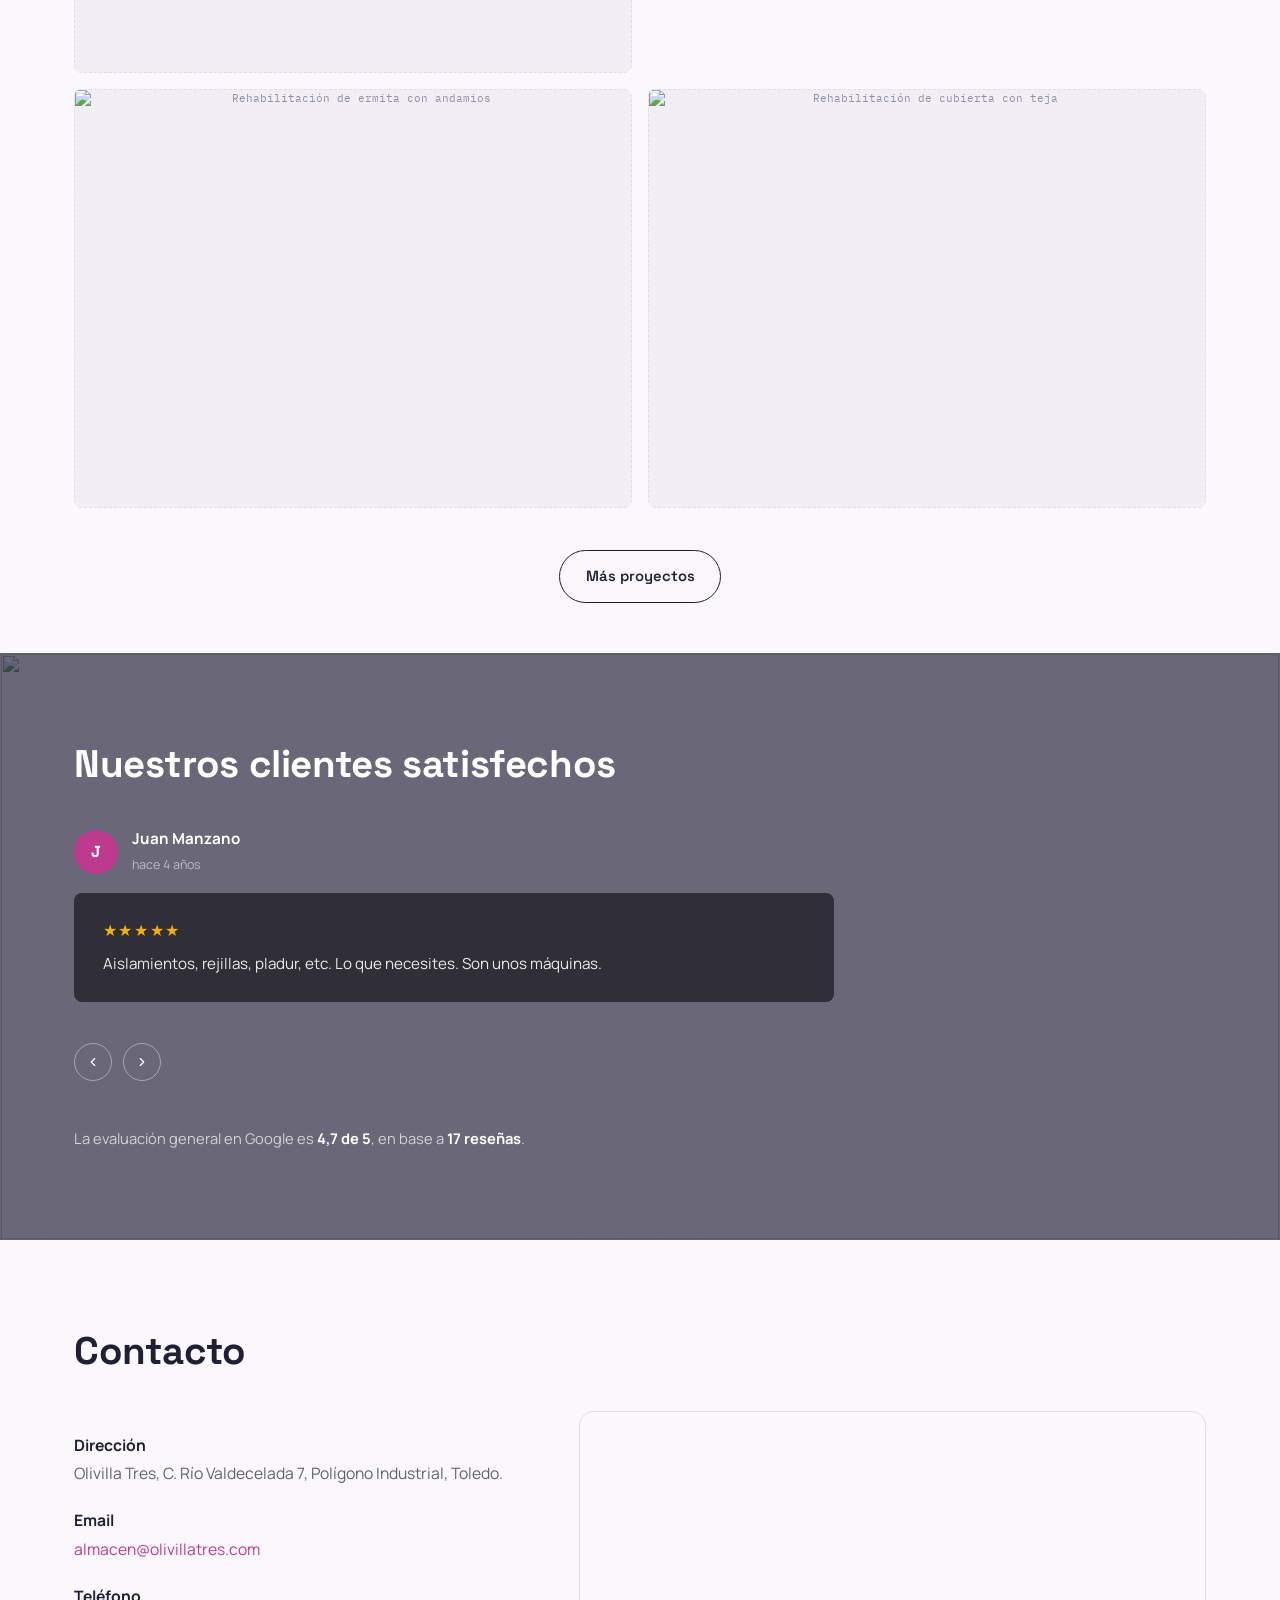
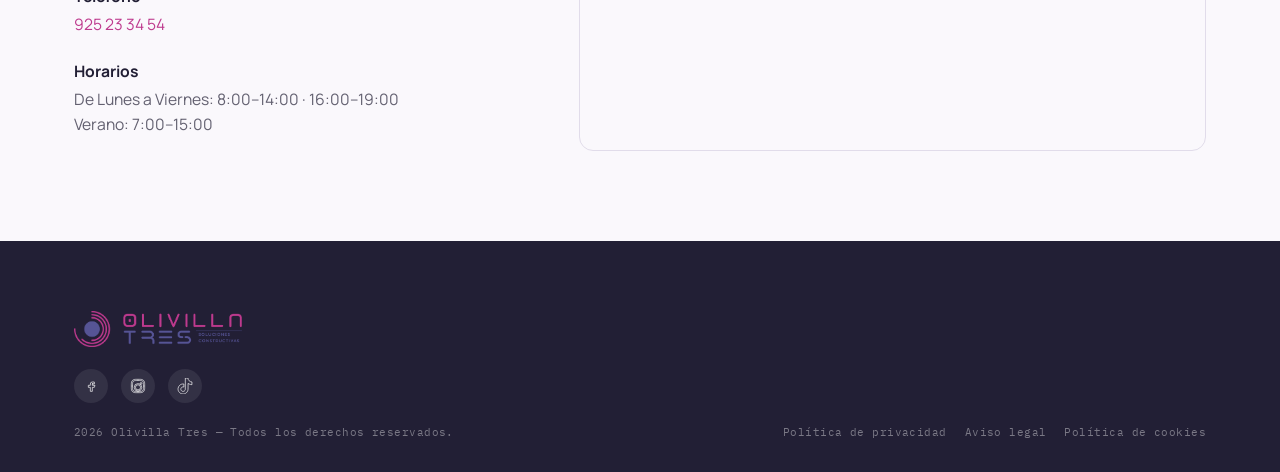
==== commit abe106a0: "redes sociales" ====
--- a/index.html
+++ b/index.html
@@ -1,226 +1,281 @@
 <!DOCTYPE html>
 <html lang="es">
+
 <head>
-<meta charset="UTF-8">
-<meta name="viewport" content="width=device-width, initial-scale=1.0">
-<title>Olivilla Tres — Construcción, Reformas y Rehabilitación en Toledo</title>
-<meta name="description" content="Olivilla Tres: construcción, reformas y rehabilitación de viviendas y edificios en Toledo y alrededores. Más de 10 años de experiencia.">
-<link rel="stylesheet" href="style.css">
+  <meta charset="UTF-8">
+  <meta name="viewport" content="width=device-width, initial-scale=1.0">
+  <title>Olivilla Tres — Construcción, Reformas y Rehabilitación en Toledo</title>
+  <meta name="description"
+    content="Olivilla Tres: construcción, reformas y rehabilitación de viviendas y edificios en Toledo y alrededores. Más de 10 años de experiencia.">
+  <link rel="stylesheet" href="style.css">
 </head>
+
 <body>
 
-<header class="site-header">
-  <div class="container">
-    <a href="index.html" class="brand"><img src="logo.png" alt="Olivilla Tres — Soluciones Constructivas"></a>
-    <nav class="main-nav" aria-label="Navegación principal">
-      <ul>
-        <li><a href="sobre-nosotros.html">Sobre nosotros</a></li>
-        <li><a href="area-de-construccion.html">Área de construcción</a></li>
-        <li><a href="area-de-reformas.html">Área de reformas</a></li>
-        <li><a href="proyectos-realizados.html">Proyectos realizados</a></li>
-      </ul>
-    </nav>
-    <div class="nav-actions">
-      <a href="solicitar_presupuesto.html" class="nav-btn-outline">Solicitar presupuesto</a>
-      <a href="contacto.html" class="nav-cta">Contacto</a>
+  <header class="site-header">
+    <div class="container">
+      <a href="index.html" class="brand"><img src="logo.png" alt="Olivilla Tres — Soluciones Constructivas"></a>
+      <nav class="main-nav" aria-label="Navegación principal">
+        <ul>
+          <li><a href="sobre-nosotros.html">Sobre nosotros</a></li>
+          <li><a href="area-de-construccion.html">Área de construcción</a></li>
+          <li><a href="area-de-reformas.html">Área de reformas</a></li>
+          <li><a href="proyectos-realizados.html">Proyectos realizados</a></li>
+        </ul>
+      </nav>
+      <div class="nav-actions">
+        <a href="solicitar_presupuesto.html" class="nav-btn-outline">Solicitar presupuesto</a>
+        <a href="contacto.html" class="nav-cta">Contacto</a>
+      </div>
+      <button class="nav-toggle" aria-label="Abrir menú" aria-expanded="false"><span></span></button>
     </div>
-    <button class="nav-toggle" aria-label="Abrir menú" aria-expanded="false"><span></span></button>
-  </div>
-</header>
-
-<main>
-
-  <!-- HERO: carrusel de fotos -->
-  <section class="hero-real" id="hero">
-    <div class="slide is-active"><img class="ph" src="img/hero-1.jpg" alt="Foto de obra — solado en terraza"></div>
-    <div class="slide"><img class="ph" src="img/hero-2.jpg" alt="Foto de obra 2"></div>
-    <div class="slide"><img class="ph" src="img/hero-3.jpg" alt="Foto de obra 3"></div>
-    <div class="container hero-real-inner">
-      <h1>Construcción, reformas y rehabilitación de viviendas y edificios.</h1>
-      <a href="contacto.html" class="btn btn-ghost">Ponte en contacto</a>
-    </div>
-    <div class="hero-dots">
-      <span class="is-active"></span><span></span><span></span>
-    </div>
-    <svg class="hero-orbit" viewBox="0 0 340 340" xmlns="http://www.w3.org/2000/svg" aria-hidden="true">
-      <circle cx="340" cy="340" r="60" fill="#fff"/>
-      <circle cx="340" cy="340" r="110" fill="none" stroke="#fff" stroke-width="6" opacity=".9"/>
-      <circle cx="340" cy="340" r="160" fill="none" stroke="#fff" stroke-width="6" opacity=".55"/>
-      <circle cx="340" cy="340" r="210" fill="none" stroke="#fff" stroke-width="6" opacity=".3"/>
-    </svg>
-  </section>
-
-  <!-- NUESTRAS ÁREAS -->
-  <section class="areas-real">
-    <div class="container">
-      <div class="section-head-row reveal">
-        <h2>NUESTRAS ÁREAS<br>EN CONSTRUCCIÓN</h2>
-        <div class="areas-nav" aria-hidden="true">
-          <button type="button" aria-label="Anterior"><svg viewBox="0 0 24 24"><path d="M15 6l-6 6 6 6" stroke="currentColor" stroke-width="2" fill="none" stroke-linecap="round" stroke-linejoin="round"/></svg></button>
-          <button type="button" aria-label="Siguiente"><svg viewBox="0 0 24 24"><path d="M9 6l6 6-6 6" stroke="currentColor" stroke-width="2" fill="none" stroke-linecap="round" stroke-linejoin="round"/></svg></button>
-        </div>
-      </div>
-      <div class="areas-grid">
-        <div class="area-item reveal">
-          <div class="ico"><svg viewBox="0 0 24 24"><path d="M3 11l9-7 9 7M5 10v10h14V10" stroke-linecap="round" stroke-linejoin="round"/><rect x="10.5" y="14" width="3" height="3"/></svg></div>
-          <h3>Reformas</h3>
-          <p>Transformamos viviendas, oficinas y locales adaptándolos a tus necesidades con soluciones modernas y acabados impecables.</p>
-          <a href="area-de-reformas.html" class="more">Ver área de reformas</a>
-        </div>
-        <div class="area-item reveal">
-          <div class="ico"><svg viewBox="0 0 24 24"><path d="M14.7 6.3a1 1 0 000 1.4l1.6 1.6a1 1 0 001.4 0l3.1-3.1a5 5 0 01-6.4 6.4L5 22l-3-3 9.6-9.6a5 5 0 016.4-6.4z" stroke-linecap="round" stroke-linejoin="round"/></svg></div>
-          <h3>Rehabilitación</h3>
-          <p>Recuperamos y modernizamos edificios antiguos, patios, fachadas y espacios deteriorados, respetando su esencia y asegurando su durabilidad.</p>
-          <a href="area-de-rehabilitacion.html" class="more">Ver área de rehabilitación</a>
-        </div>
-        <div class="area-item reveal">
-          <div class="ico"><svg viewBox="0 0 24 24"><path d="M3 21l4-4M14 3l7 7-9 9-7-7 9-9zM14 3l3 3" stroke-linecap="round" stroke-linejoin="round"/></svg></div>
-          <h3>Obra nueva</h3>
-          <p>Diseñamos y construimos desde cero proyectos personalizados que combinan funcionalidad, innovación y materiales de alta calidad.</p>
-          <a href="area-de-construccion.html" class="more">Ver área de construcción</a>
-        </div>
-      </div>
-    </div>
-  </section>
-
-  <!-- COMPROMETIDOS CON CADA FASE -->
-  <section class="commit-section">
-    <div class="commit-grid">
-      <div class="commit-figure reveal">
-        <img class="ph" src="img/comprometidos.jpg" alt="Foto en blanco y negro de una obra en construcción">
-      </div>
-      <div class="commit-copy reveal">
-        <h2>Comprometidos con cada fase de tu proyecto</h2>
-        <p>Desde su creación, hace más de 10 años, Olivilla Tres está formada por profesionales del área de la construcción que trabaja día a día para ofrecerte nuestra experiencia y poder cubrir tus necesidades.</p>
-        <p>Destacamos por nuestra atención cercana, uso de materiales de calidad y compromiso. Junto a nuestro equipo, transformamos cada espacio en una experiencia única para nuestros clientes en Toledo y alrededores.</p>
-        <a href="sobre-nosotros.html" class="btn btn-ghost">Saber más</a>
-      </div>
-    </div>
-  </section>
-
-  <!-- FRANJA DE ESTADÍSTICA -->
-  <section class="stat-band">
-    <p>Alrededor de 200 proyectos en Toledo y alrededores nos avalan</p>
-  </section>
-
-  <!-- AMPLIA GAMA DE REFORMAS -->
-  <section class="reformas-gama">
-    <div class="container">
-      <div class="section-head reveal">
-        <h2>Realizamos una amplia<br>gama de reformas</h2>
-      </div>
-      <div class="gama-grid">
-        <div class="gama-item reveal">
-          <div class="ico"><svg viewBox="0 0 24 24"><path d="M3 21h6l11-11-6-6L3 15v6zM14 5l5 5" stroke-linecap="round" stroke-linejoin="round"/></svg></div>
-          <h3>Reformas integrales</h3>
-          <p>Renovamos tus espacios por completo con diseño personalizado y acabados de calidad.</p>
-        </div>
-        <div class="gama-item is-highlight reveal">
-          <div class="ico"><svg viewBox="0 0 24 24"><path d="M3 12l9-7 9 7M5 11v10h14V11" stroke-linecap="round" stroke-linejoin="round"/></svg></div>
-          <h3>Cubiertas</h3>
-          <p>Reparamos y mantenemos cubiertas para garantizar protección y durabilidad frente al clima.</p>
-        </div>
-        <div class="gama-item reveal">
-          <div class="ico"><svg viewBox="0 0 24 24"><path d="M12 2s6 6.4 6 11a6 6 0 01-12 0c0-4.6 6-11 6-11z" stroke-linecap="round" stroke-linejoin="round"/></svg></div>
-          <h3>Impermeabilización</h3>
-          <p>Protegemos tus espacios de filtraciones y humedad con soluciones eficaces y duraderas.</p>
-        </div>
-      </div>
-    </div>
-  </section>
-
-  <!-- PROYECTOS REALIZADOS -->
-  <section class="gallery-real">
-    <div class="container">
-      <h2 class="reveal">Proyectos realizados</h2>
-      <div class="gallery-grid">
-        <div class="g-tile reveal"><img class="ph" src="img/proyecto-01.jpg" alt="Reforma de aula de centro infantil"></div>
-        <div class="g-tile reveal"><img class="ph" src="img/proyecto-02.jpg" alt="Reforma de baño"></div>
-        <div class="g-tile reveal">
-          <img class="ph" src="img/proyecto-03.jpg" alt="Rampa accesible de madera">
-          <div class="g-caption"><h4>Rampa accesible</h4><p>Estructura de madera con barandilla metálica integrada.</p></div>
-        </div>
-        <div class="g-tile reveal"><img class="ph" src="img/proyecto-04.jpg" alt="Fachada de vivienda"></div>
-        <div class="g-tile span-2 reveal"><img class="ph" src="img/proyecto-05.jpg" alt="Reforma interior de vivienda"></div>
-        <div class="g-tile reveal"><img class="ph" src="img/proyecto-06.jpg" alt="Obra en fase de estructura"></div>
-        <div class="g-tile reveal"><img class="ph" src="img/proyecto-07.jpg" alt="Impermeabilización de cubierta"></div>
-        <div class="g-tile span-2 reveal"><img class="ph" src="img/proyecto-08.jpg" alt="Rehabilitación de ermita con andamios"></div>
-        <div class="g-tile span-2 reveal"><img class="ph" src="img/proyecto-09.jpg" alt="Rehabilitación de cubierta con teja"></div>
-      </div>
-      <div class="gallery-more reveal">
-        <a href="proyectos-realizados.html" class="btn btn-ghost">Más proyectos</a>
-      </div>
-    </div>
-  </section>
-
-  <!-- NUESTROS CLIENTES SATISFECHOS -->
-  <section class="reviews-real">
-    <div class="reviews-bg" aria-hidden="true"><img class="ph" src="img/testimonios-fondo.jpg" alt=""></div>
-    <div class="container">
-      <h2 class="reveal">Nuestros clientes satisfechos</h2>
-      <div class="review-card reveal">
-        <div class="review-head">
-          <div class="review-avatar">J</div>
-          <div class="review-who"><strong>Juan Manzano</strong><span>hace 4 años</span></div>
-        </div>
-        <div class="review-box">
-          <div>
-            <div class="stars">★★★★★</div>
-            <p>Aislamientos, rejillas, pladur, etc. Lo que necesites. Son unos máquinas.</p>
-          </div>
-        </div>
-        <div class="reviews-nav" aria-hidden="true">
-          <button type="button" aria-label="Reseña anterior"><svg viewBox="0 0 24 24"><path d="M15 6l-6 6 6 6" stroke="currentColor" stroke-width="2" fill="none" stroke-linecap="round" stroke-linejoin="round"/></svg></button>
-          <button type="button" aria-label="Reseña siguiente"><svg viewBox="0 0 24 24"><path d="M9 6l6 6-6 6" stroke="currentColor" stroke-width="2" fill="none" stroke-linecap="round" stroke-linejoin="round"/></svg></button>
-        </div>
-        <p class="review-summary">La evaluación general en Google es <strong>4,7 de 5</strong>, en base a <strong>17 reseñas</strong>.</p>
-      </div>
-    </div>
-  </section>
-
-  <!-- CONTACTO -->
-  <section class="contact-real">
-    <div class="container">
-      <h2 class="reveal">Contacto</h2>
-      <div class="contact-real-grid">
-        <div class="contact-real-info reveal">
-          <p><strong>Dirección</strong>Olivilla Tres, C. Río Valdecelada 7, Polígono Industrial, Toledo.</p>
-          <p><strong>Email</strong><a href="mailto:almacen@olivillatres.com">almacen@olivillatres.com</a></p>
-          <p><strong>Teléfono</strong><a href="tel:925233454">925 23 34 54</a></p>
-          <p><strong>Horarios</strong>De Lunes a Viernes: 8:00–14:00 · 16:00–19:00<br>Verano: 7:00–15:00</p>
-        </div>
-        <div class="contact-real-map reveal">
+  </header>
+
+  <main>
+
+    <!-- HERO: carrusel de fotos -->
+    <section class="hero-real" id="hero">
+      <div class="slide is-active"><img class="ph" src="img/hero-1.jpg" alt="Foto de obra — solado en terraza"></div>
+      <div class="slide"><img class="ph" src="img/hero-2.jpg" alt="Foto de obra 2"></div>
+      <div class="slide"><img class="ph" src="img/hero-3.jpg" alt="Foto de obra 3"></div>
+      <div class="container hero-real-inner">
+        <h1>Construcción, reformas y rehabilitación de viviendas y edificios.</h1>
+        <a href="contacto.html" class="btn btn-ghost">Ponte en contacto</a>
+      </div>
+      <div class="hero-dots">
+        <span class="is-active"></span><span></span><span></span>
+      </div>
+      <svg class="hero-orbit" viewBox="0 0 340 340" xmlns="http://www.w3.org/2000/svg" aria-hidden="true">
+        <circle cx="340" cy="340" r="60" fill="#fff" />
+        <circle cx="340" cy="340" r="110" fill="none" stroke="#fff" stroke-width="6" opacity=".9" />
+        <circle cx="340" cy="340" r="160" fill="none" stroke="#fff" stroke-width="6" opacity=".55" />
+        <circle cx="340" cy="340" r="210" fill="none" stroke="#fff" stroke-width="6" opacity=".3" />
+      </svg>
+    </section>
+
+    <!-- NUESTRAS ÁREAS -->
+    <section class="areas-real">
+      <div class="container">
+        <div class="section-head-row reveal">
+          <h2>NUESTRAS ÁREAS<br>EN CONSTRUCCIÓN</h2>
+          <div class="areas-nav" aria-hidden="true">
+            <button type="button" aria-label="Anterior"><svg viewBox="0 0 24 24">
+                <path d="M15 6l-6 6 6 6" stroke="currentColor" stroke-width="2" fill="none" stroke-linecap="round"
+                  stroke-linejoin="round" />
+              </svg></button>
+            <button type="button" aria-label="Siguiente"><svg viewBox="0 0 24 24">
+                <path d="M9 6l6 6-6 6" stroke="currentColor" stroke-width="2" fill="none" stroke-linecap="round"
+                  stroke-linejoin="round" />
+              </svg></button>
+          </div>
+        </div>
+        <div class="areas-grid">
+          <div class="area-item reveal">
+            <div class="ico"><svg viewBox="0 0 24 24">
+                <path d="M3 11l9-7 9 7M5 10v10h14V10" stroke-linecap="round" stroke-linejoin="round" />
+                <rect x="10.5" y="14" width="3" height="3" />
+              </svg></div>
+            <h3>Reformas</h3>
+            <p>Transformamos viviendas, oficinas y locales adaptándolos a tus necesidades con soluciones modernas y
+              acabados impecables.</p>
+            <a href="area-de-reformas.html" class="more">Ver área de reformas</a>
+          </div>
+          <div class="area-item reveal">
+            <div class="ico"><svg viewBox="0 0 24 24">
+                <path
+                  d="M14.7 6.3a1 1 0 000 1.4l1.6 1.6a1 1 0 001.4 0l3.1-3.1a5 5 0 01-6.4 6.4L5 22l-3-3 9.6-9.6a5 5 0 016.4-6.4z"
+                  stroke-linecap="round" stroke-linejoin="round" />
+              </svg></div>
+            <h3>Rehabilitación</h3>
+            <p>Recuperamos y modernizamos edificios antiguos, patios, fachadas y espacios deteriorados, respetando su
+              esencia y asegurando su durabilidad.</p>
+            <a href="area-de-rehabilitacion.html" class="more">Ver área de rehabilitación</a>
+          </div>
+          <div class="area-item reveal">
+            <div class="ico"><svg viewBox="0 0 24 24">
+                <path d="M3 21l4-4M14 3l7 7-9 9-7-7 9-9zM14 3l3 3" stroke-linecap="round" stroke-linejoin="round" />
+              </svg></div>
+            <h3>Obra nueva</h3>
+            <p>Diseñamos y construimos desde cero proyectos personalizados que combinan funcionalidad, innovación y
+              materiales de alta calidad.</p>
+            <a href="area-de-construccion.html" class="more">Ver área de construcción</a>
+          </div>
+        </div>
+      </div>
+    </section>
+
+    <!-- COMPROMETIDOS CON CADA FASE -->
+    <section class="commit-section">
+      <div class="commit-grid">
+        <div class="commit-figure reveal">
+          <img class="ph" src="img/comprometidos.jpg" alt="Foto en blanco y negro de una obra en construcción">
+        </div>
+        <div class="commit-copy reveal">
+          <h2>Comprometidos con cada fase de tu proyecto</h2>
+          <p>Desde su creación, hace más de 10 años, Olivilla Tres está formada por profesionales del área de la
+            construcción que trabaja día a día para ofrecerte nuestra experiencia y poder cubrir tus necesidades.</p>
+          <p>Destacamos por nuestra atención cercana, uso de materiales de calidad y compromiso. Junto a nuestro equipo,
+            transformamos cada espacio en una experiencia única para nuestros clientes en Toledo y alrededores.</p>
+          <a href="sobre-nosotros.html" class="btn btn-ghost">Saber más</a>
+        </div>
+      </div>
+    </section>
+
+    <!-- FRANJA DE ESTADÍSTICA -->
+    <section class="stat-band">
+      <p>Alrededor de 200 proyectos en Toledo y alrededores nos avalan</p>
+    </section>
+
+    <!-- AMPLIA GAMA DE REFORMAS -->
+    <section class="reformas-gama">
+      <div class="container">
+        <div class="section-head reveal">
+          <h2>Realizamos una amplia<br>gama de reformas</h2>
+        </div>
+        <div class="gama-grid">
+          <div class="gama-item reveal">
+            <div class="ico"><svg viewBox="0 0 24 24">
+                <path d="M3 21h6l11-11-6-6L3 15v6zM14 5l5 5" stroke-linecap="round" stroke-linejoin="round" />
+              </svg></div>
+            <h3>Reformas integrales</h3>
+            <p>Renovamos tus espacios por completo con diseño personalizado y acabados de calidad.</p>
+          </div>
+          <div class="gama-item is-highlight reveal">
+            <div class="ico"><svg viewBox="0 0 24 24">
+                <path d="M3 12l9-7 9 7M5 11v10h14V11" stroke-linecap="round" stroke-linejoin="round" />
+              </svg></div>
+            <h3>Cubiertas</h3>
+            <p>Reparamos y mantenemos cubiertas para garantizar protección y durabilidad frente al clima.</p>
+          </div>
+          <div class="gama-item reveal">
+            <div class="ico"><svg viewBox="0 0 24 24">
+                <path d="M12 2s6 6.4 6 11a6 6 0 01-12 0c0-4.6 6-11 6-11z" stroke-linecap="round"
+                  stroke-linejoin="round" />
+              </svg></div>
+            <h3>Impermeabilización</h3>
+            <p>Protegemos tus espacios de filtraciones y humedad con soluciones eficaces y duraderas.</p>
+          </div>
+        </div>
+      </div>
+    </section>
+
+    <!-- PROYECTOS REALIZADOS -->
+    <section class="gallery-real">
+      <div class="container">
+        <h2 class="reveal">Proyectos realizados</h2>
+        <div class="gallery-grid">
+          <div class="g-tile reveal"><img class="ph" src="img/proyecto-01.jpg" alt="Reforma de aula de centro infantil">
+          </div>
+          <div class="g-tile reveal"><img class="ph" src="img/proyecto-02.jpg" alt="Reforma de baño"></div>
+          <div class="g-tile reveal">
+            <img class="ph" src="img/proyecto-03.jpg" alt="Rampa accesible de madera">
+            <div class="g-caption">
+              <h4>Rampa accesible</h4>
+              <p>Estructura de madera con barandilla metálica integrada.</p>
+            </div>
+          </div>
+          <div class="g-tile reveal"><img class="ph" src="img/proyecto-04.jpg" alt="Fachada de vivienda"></div>
+          <div class="g-tile span-2 reveal"><img class="ph" src="img/proyecto-05.jpg"
+              alt="Reforma interior de vivienda"></div>
+          <div class="g-tile reveal"><img class="ph" src="img/proyecto-06.jpg" alt="Obra en fase de estructura"></div>
+          <div class="g-tile reveal"><img class="ph" src="img/proyecto-07.jpg" alt="Impermeabilización de cubierta">
+          </div>
+          <div class="g-tile span-2 reveal"><img class="ph" src="img/proyecto-08.jpg"
+              alt="Rehabilitación de ermita con andamios"></div>
+          <div class="g-tile span-2 reveal"><img class="ph" src="img/proyecto-09.jpg"
+              alt="Rehabilitación de cubierta con teja"></div>
+        </div>
+        <div class="gallery-more reveal">
+          <a href="proyectos-realizados.html" class="btn btn-ghost">Más proyectos</a>
+        </div>
+      </div>
+    </section>
+
+    <!-- NUESTROS CLIENTES SATISFECHOS -->
+    <section class="reviews-real">
+      <div class="reviews-bg" aria-hidden="true"><img class="ph" src="img/testimonios-fondo.jpg" alt=""></div>
+      <div class="container">
+        <h2 class="reveal">Nuestros clientes satisfechos</h2>
+        <div class="review-card reveal">
+          <div class="review-head">
+            <div class="review-avatar">J</div>
+            <div class="review-who"><strong>Juan Manzano</strong><span>hace 4 años</span></div>
+          </div>
+          <div class="review-box">
+            <div>
+              <div class="stars">★★★★★</div>
+              <p>Aislamientos, rejillas, pladur, etc. Lo que necesites. Son unos máquinas.</p>
+            </div>
+          </div>
+          <div class="reviews-nav" aria-hidden="true">
+            <button type="button" aria-label="Reseña anterior"><svg viewBox="0 0 24 24">
+                <path d="M15 6l-6 6 6 6" stroke="currentColor" stroke-width="2" fill="none" stroke-linecap="round"
+                  stroke-linejoin="round" />
+              </svg></button>
+            <button type="button" aria-label="Reseña siguiente"><svg viewBox="0 0 24 24">
+                <path d="M9 6l6 6-6 6" stroke="currentColor" stroke-width="2" fill="none" stroke-linecap="round"
+                  stroke-linejoin="round" />
+              </svg></button>
+          </div>
+          <p class="review-summary">La evaluación general en Google es <strong>4,7 de 5</strong>, en base a <strong>17
+              reseñas</strong>.</p>
+        </div>
+      </div>
+    </section>
+
+    <!-- CONTACTO -->
+    <section class="contact-real">
+      <div class="container">
+        <h2 class="reveal">Contacto</h2>
+        <div class="contact-real-grid">
+          <div class="contact-real-info reveal">
+            <p><strong>Dirección</strong>Olivilla Tres, C. Río Valdecelada 7, Polígono Industrial, Toledo.</p>
+            <p><strong>Email</strong><a href="mailto:almacen@olivillatres.com">almacen@olivillatres.com</a></p>
+            <p><strong>Teléfono</strong><a href="tel:925233454">925 23 34 54</a></p>
+            <p><strong>Horarios</strong>De Lunes a Viernes: 8:00–14:00 · 16:00–19:00<br>Verano: 7:00–15:00</p>
+          </div>
+          <div class="contact-real-map reveal">
             <iframe title="Ubicación de Olivilla Tres en Toledo" loading="lazy"
               src="https://www.google.com/maps?q=Aislamientos+Olivilla+tres,+C.+Rio+Valdecelada+7,+Toledo&output=embed"></iframe>
           </div>
+        </div>
+      </div>
+    </section>
+
+  </main>
+
+  <footer class="site-footer">
+    <div class="container">
+      <a href="index.html" class="brand"><img src="logo.png" alt="Olivilla Tres"></a>
+      <div class="footer-social">
+        <a href="https://www.facebook.com/p/Olivilla-Tres-SLU-100063948459434/"
+          aria-label="Facebook de Olivilla Tres"><svg viewBox="0 0 24 24">
+            <path d="M14 9h3V6h-3a3 3 0 00-3 3v2H8v3h3v6h3v-6h3l1-3h-4v-2a1 1 0 011-1z" />
+          </svg></a>
+        <a href="https://www.instagram.com/olivillatres/" aria-label="Instagram de Olivilla Tres"><svg
+            viewBox="0 0 24 24">
+            <path
+              d="M12 2c2.717 0 3.056.01 4.122.06 1.065.05 1.79.217 2.428.465.66.254 1.216.598 1.772 1.153a4.908 4.908 0 011.153 1.772c.247.637.415 1.363.465 2.428.047 1.066.06 1.405.06 4.122 0 2.717-.01 3.056-.06 4.122-.05 1.065-.218 1.79-.465 2.428a4.883 4.883 0 01-1.153 1.772 4.915 4.915 0 01-1.772 1.153c-.637.247-1.363.415-2.428.465-1.066.047-1.405.06-4.122.06-2.717 0-3.056-.01-4.122-.06-1.065-.05-1.79-.218-2.428-.465a4.89 4.89 0 01-1.772-1.153 4.904 4.904 0 01-1.153-1.772c-.248-.637-.415-1.363-.465-2.428C2.013 15.056 2 14.717 2 12c0-2.717.01-3.056.06-4.122.05-1.065.217-1.79.465-2.428a4.88 4.88 0 011.153-1.772A4.897 4.897 0 015.45 2.525c.638-.248 1.362-.415 2.428-.465C8.944 2.013 9.283 2 12 2zm0 1.802c-2.67 0-2.986.01-4.04.059-.976.045-1.505.207-1.858.344-.466.181-.8.399-1.15.748-.35.35-.567.683-.748 1.15-.137.353-.3.882-.344 1.857-.048 1.055-.058 1.37-.058 4.04 0 2.67.01 2.986.058 4.04.045.976.207 1.505.344 1.858.181.466.399.8.748 1.15.35.35.683.567 1.15.748.353.137.882.3 1.857.344 1.054.048 1.37.058 4.04.058 2.67 0 2.987-.01 4.04-.058.976-.045 1.506-.207 1.858-.344.466-.181.8-.399 1.15-.748.35-.35.568-.683.748-1.15.137-.353.3-.882.344-1.857.048-1.055.058-1.37.058-4.04 0-2.67-.01-2.986-.058-4.04-.045-.976-.207-1.505-.344-1.858a3.097 3.097 0 00-.748-1.15 3.098 3.098 0 00-1.15-.748c-.353-.137-.882-.3-1.857-.344-1.055-.048-1.37-.058-4.04-.058zm0 4.595a5.603 5.603 0 110 11.206 5.603 5.603 0 010-11.206zm0 1.802a3.801 3.801 0 100 7.602 3.801 3.801 0 000-7.602zm5.85-2.05a1.31 1.31 0 11-2.62 0 1.31 1.31 0 012.62 0z" />
+          </svg></a>
+        <a href="https://www.tiktok.com/@olivilla.tres.s.l" aria-label="TikTok de Olivilla Tres"><svg
+            viewBox="0 0 24 24">
+            <path
+              d="M12.525.02c1.31-.02 2.61-.01 3.91-.02.08 1.53.63 3.09 1.75 4.17 1.12 1.11 2.7 1.62 4.24 1.79v4.03c-1.44-.05-2.89-.35-4.2-.97-.57-.26-1.1-.59-1.62-.93-.01 2.92.01 5.84-.02 8.75-.08 1.4-.54 2.79-1.35 3.94-1.31 1.92-3.58 3.17-5.91 3.21-1.43.08-2.86-.31-4.08-1.03-2.02-1.19-3.44-3.37-3.65-5.71-.02-.5-.03-1-.01-1.49.18-1.9 1.12-3.72 2.58-4.96 1.66-1.44 3.98-2.13 6.15-1.72.02 1.48-.04 2.96-.04 4.44-.99-.32-2.15-.23-3.02.37-.63.41-1.11 1.04-1.36 1.75-.21.51-.15 1.07-.14 1.61.24 1.64 1.82 3.02 3.5 2.87 1.12-.01 2.19-.66 2.77-1.61.19-.33.4-.67.41-1.06.1-1.79.06-3.57.07-5.36.01-4.03-.01-8.05.02-12.07z" />
+          </svg></a>
+      </div>
+      <div class="footer-bottom">
+        <span>2026 Olivilla Tres — Todos los derechos reservados.</span>
+        <span style="display:flex; gap:1.6em;">
+          <a href="aviso-legal.html">Política de privacidad</a>
+          <a href="aviso-legal.html">Aviso legal</a>
+          <a href="aviso-legal.html">Política de cookies</a>
+        </span>
       </div>
     </div>
-  </section>
-
-</main>
-
-<footer class="site-footer">
-  <div class="container">
-    <a href="index.html" class="brand"><img src="logo.png" alt="Olivilla Tres"></a>
-    <div class="footer-funding">
-      <img class="ph" src="es_financiado_por_la_union_europea_pos.png" alt="Financiado por la Unión Europea — NextGenerationEU" style="height:34px;">
-      <img class="ph" src="Logotipo_del_Plan_de_Recuperacion_Transformacion_y_Resiliencia.svg-2048x670.png" alt="Plan de Recuperación, Transformación y Resiliencia" style="height:34px;">
-    </div>
-    <div class="footer-social">
-      <a href="#" aria-label="Facebook de Olivilla Tres"><svg viewBox="0 0 24 24"><path d="M14 9h3V6h-3a3 3 0 00-3 3v2H8v3h3v6h3v-6h3l1-3h-4v-2a1 1 0 011-1z"/></svg></a>
-    </div>
-    <div class="footer-bottom">
-      <span>2026 Olivilla Tres — Todos los derechos reservados.</span>
-      <span style="display:flex; gap:1.6em;">
-        <a href="aviso-legal.html">Política de privacidad</a>
-        <a href="aviso-legal.html">Aviso legal</a>
-        <a href="aviso-legal.html">Política de cookies</a>
-      </span>
-    </div>
-  </div>
-</footer>
-
-<script src="main.js"></script>
-<script src="https://chatbotolivillatres.onrender.com/widget.js"></script>
+  </footer>
+
+  <script src="main.js"></script>
+  <script src="https://chatbotolivillatres.onrender.com/widget.js"></script>
 </body>
+
 </html>
--- a/style.css
+++ b/style.css
@@ -113,7 +113,7 @@
 .btn-primary{ background:var(--magenta); color:var(--white); }
 .btn-primary:hover{ background:var(--magenta-dark); transform:translateY(-2px); }
 .btn-ghost{ border-color:currentColor; color:var(--ink); }
-.btn-ghost:hover{ background:var(--ink); color:var(--white); border-color:var(--ink); transform:translateY(-2px); }
+.btn-ghost:hover{ background:#932C6E; color:#403E72; border-color:var(--ink); transform:translateY(-2px); }
 .hero-actions{ display:flex; gap:1em; flex-wrap:wrap; }
 
 /* =========================================================
@@ -336,7 +336,7 @@
 .cta-band p{ margin-top:1em; color:rgba(255,255,255,.85); max-width:520px; margin-left:auto; margin-right:auto; }
 .cta-band .hero-actions{ justify-content:center; margin-top:2.2em; }
 .cta-band .btn-ghost{ color:var(--white); }
-.cta-band .btn-ghost:hover{ background:var(--white); color:var(--magenta); }
+.cta-band .btn-ghost:hover{ background:#403E72; color:#BE3A8E !important; }
 .cta-band .btn-primary{ background:var(--ink); }
 .cta-band .btn-primary:hover{ background:var(--white); color:var(--magenta); }
 
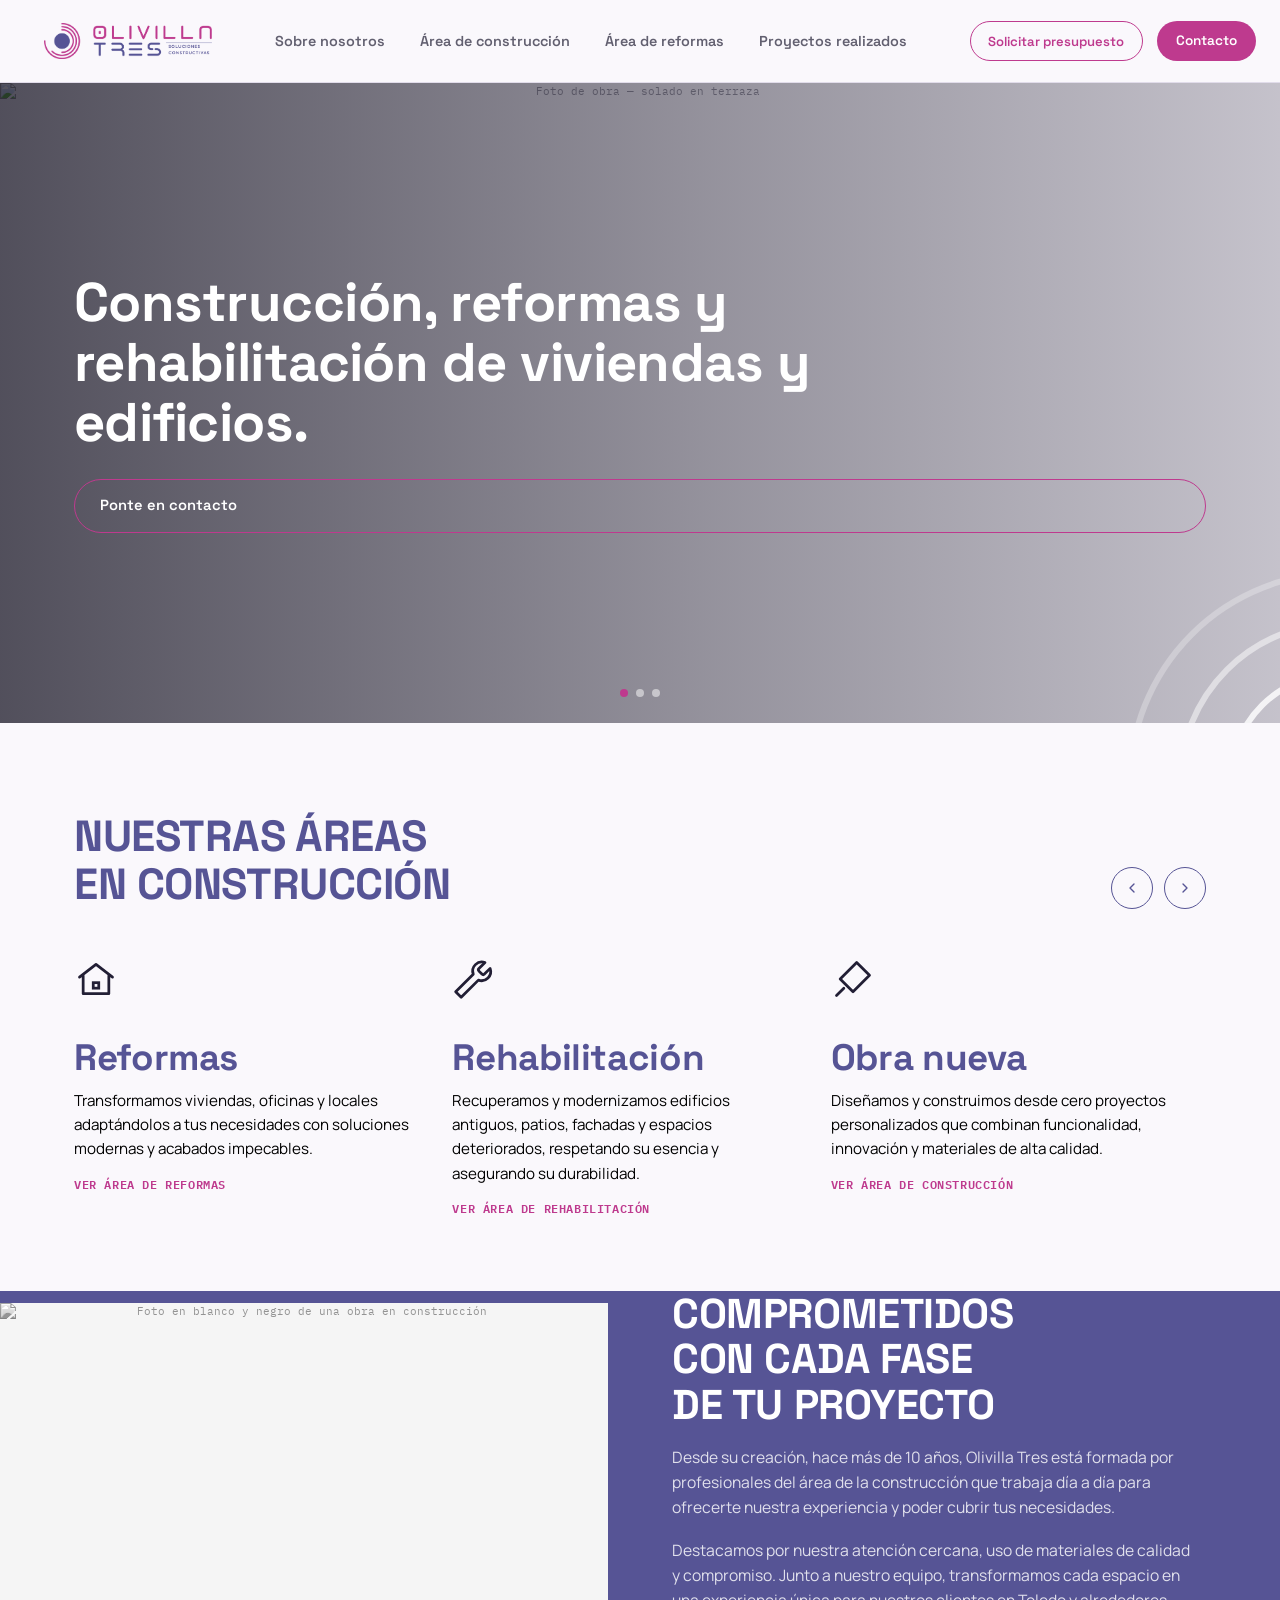
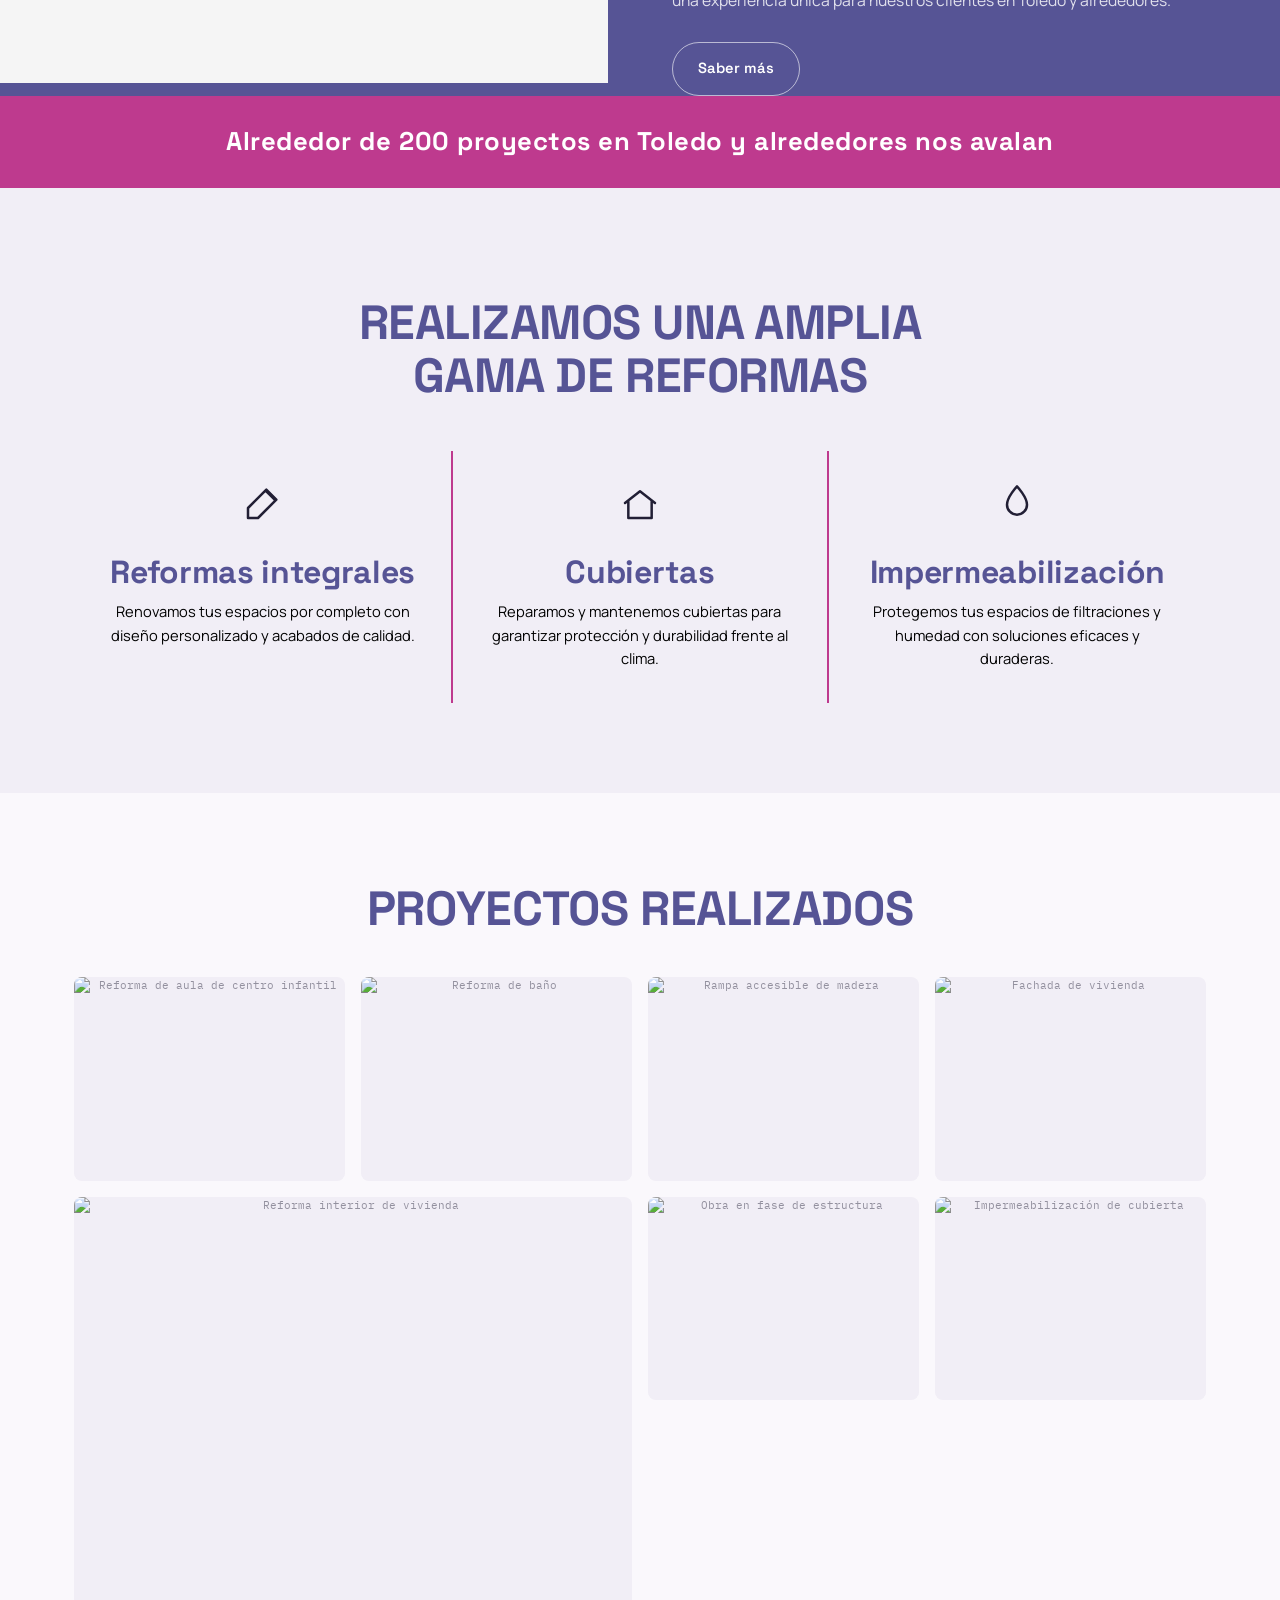
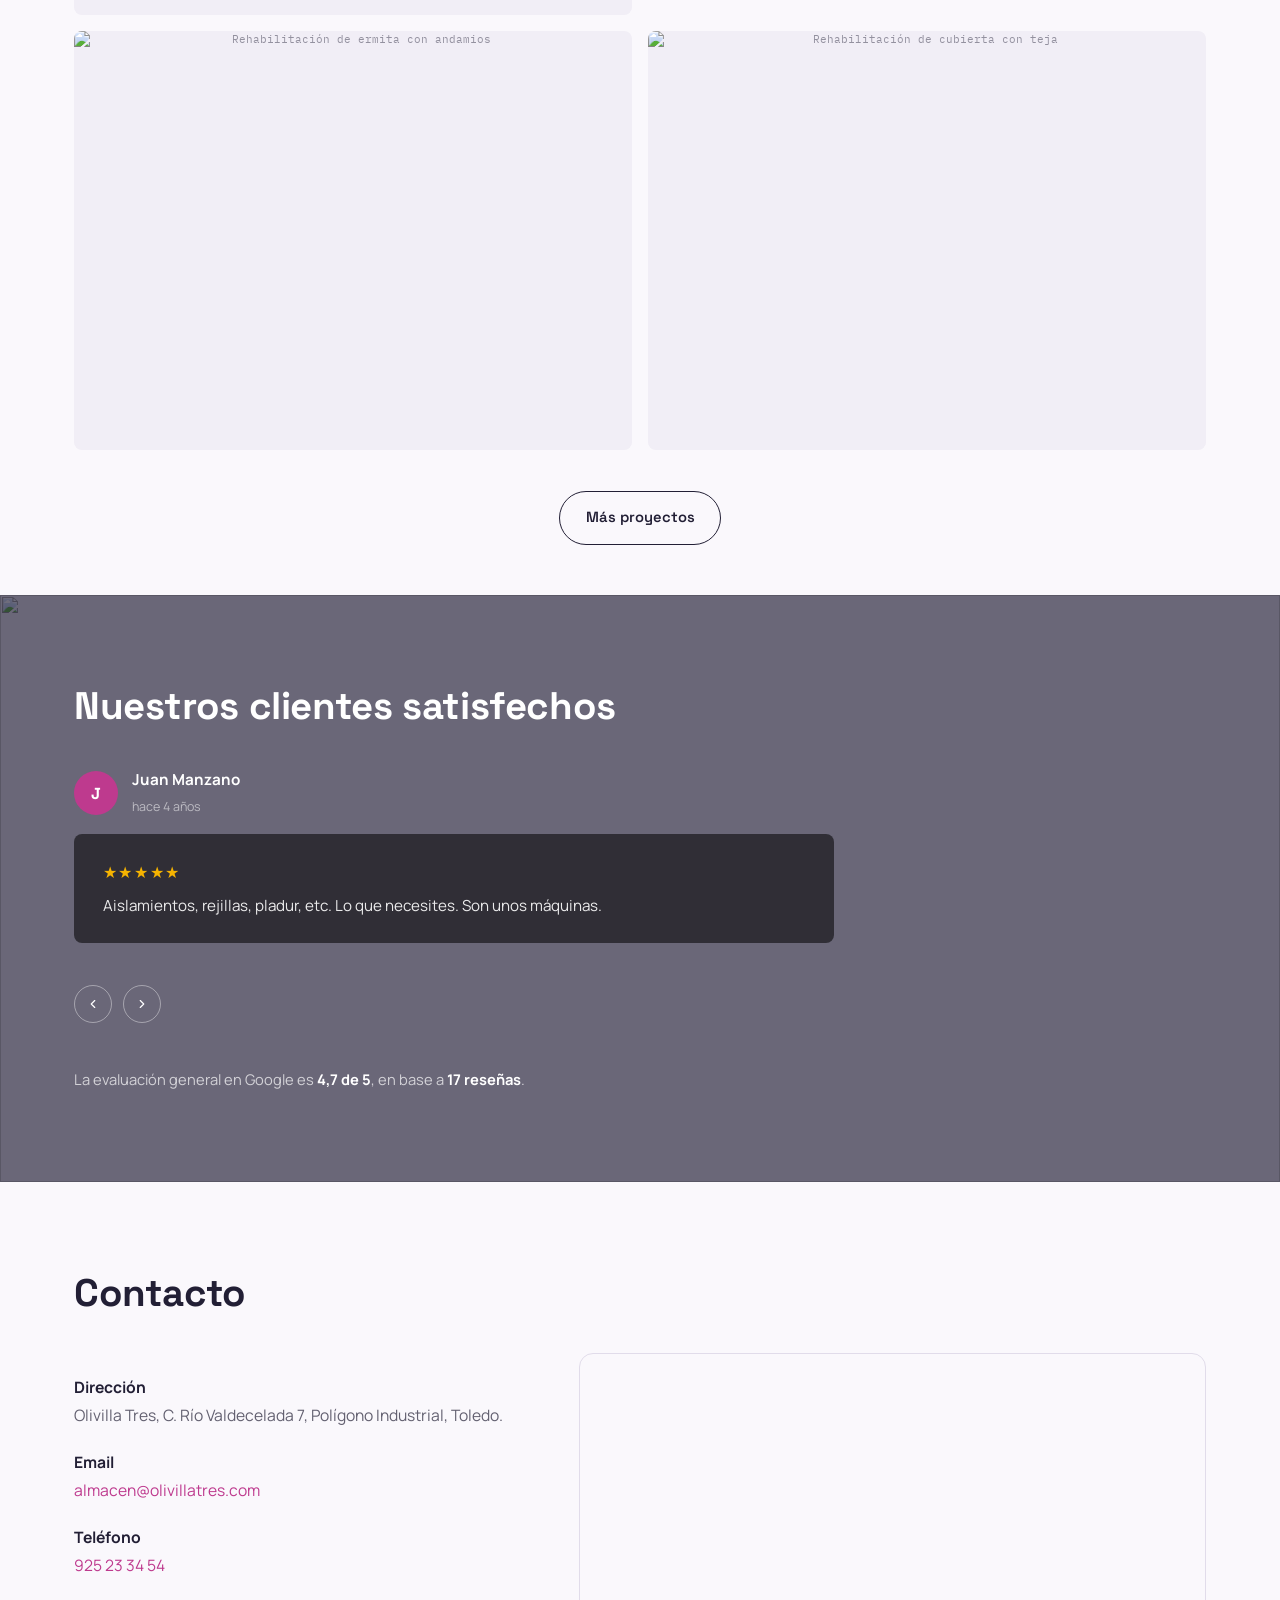
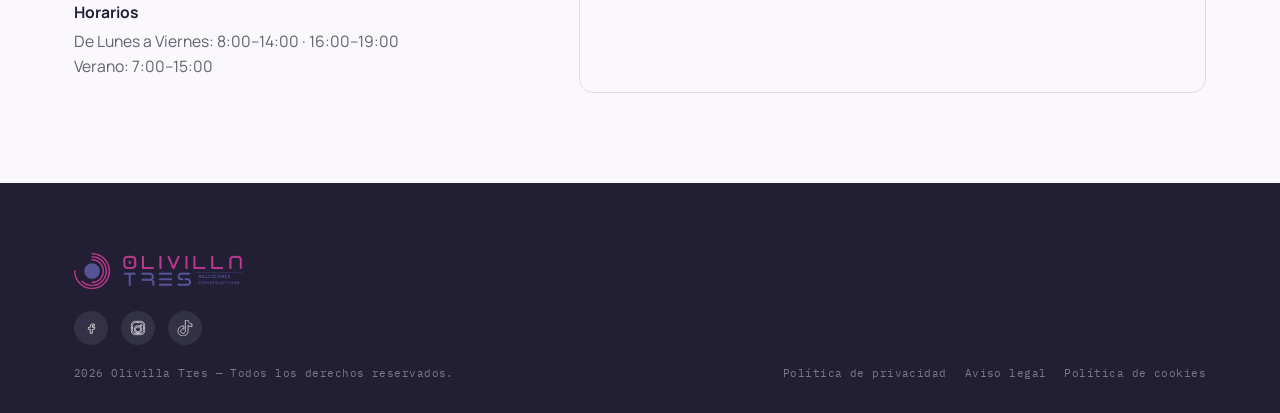
==== commit 266261a1: "cambios" ====
--- a/index.html
+++ b/index.html
@@ -13,8 +13,8 @@
 <body>
 
   <header class="site-header">
-    <div class="container">
-      <a href="index.html" class="brand"><img src="logo.png" alt="Olivilla Tres — Soluciones Constructivas"></a>
+    <div class="contenedor">
+      <a href="index.html" class="brand1"><img src="logo.png" alt="Olivilla Tres — Soluciones Constructivas"></a>
       <nav class="main-nav" aria-label="Navegación principal">
         <ul>
           <li><a href="sobre-nosotros.html">Sobre nosotros</a></li>
@@ -58,7 +58,7 @@
       <div class="container">
         <div class="section-head-row reveal">
           <h2>NUESTRAS ÁREAS<br>EN CONSTRUCCIÓN</h2>
-          <div class="areas-nav" aria-hidden="true">
+          <div class="areas-nav">
             <button type="button" aria-label="Anterior"><svg viewBox="0 0 24 24">
                 <path d="M15 6l-6 6 6 6" stroke="currentColor" stroke-width="2" fill="none" stroke-linecap="round"
                   stroke-linejoin="round" />
@@ -108,10 +108,10 @@
     <section class="commit-section">
       <div class="commit-grid">
         <div class="commit-figure reveal">
-          <img class="ph" src="img/comprometidos.jpg" alt="Foto en blanco y negro de una obra en construcción">
+          <img class="ph" src="https://usercontent.one/wp/www.olivillatres.com/wp-content/uploads/2025/03/Cuesta-de-San-Jeronimo-3-2048x1532.jpg" alt="Foto en blanco y negro de una obra en construcción">
         </div>
         <div class="commit-copy reveal">
-          <h2>Comprometidos con cada fase de tu proyecto</h2>
+          <h2>COMPROMETIDOS<br>CON CADA FASE<br>DE TU PROYECTO</h2>
           <p>Desde su creación, hace más de 10 años, Olivilla Tres está formada por profesionales del área de la
             construcción que trabaja día a día para ofrecerte nuestra experiencia y poder cubrir tus necesidades.</p>
           <p>Destacamos por nuestra atención cercana, uso de materiales de calidad y compromiso. Junto a nuestro equipo,
@@ -130,7 +130,7 @@
     <section class="reformas-gama">
       <div class="container">
         <div class="section-head reveal">
-          <h2>Realizamos una amplia<br>gama de reformas</h2>
+          <h2>REALIZAMOS UNA AMPLIA<br>GAMA DE REFORMAS</h2>
         </div>
         <div class="gama-grid">
           <div class="gama-item reveal">
@@ -162,7 +162,9 @@
     <!-- PROYECTOS REALIZADOS -->
     <section class="gallery-real">
       <div class="container">
-        <h2 class="reveal">Proyectos realizados</h2>
+        <h2 class="reveal">
+          <div class="titulo-proyectos">PROYECTOS REALIZADOS</p>
+        </h2>
         <div class="gallery-grid">
           <div class="g-tile reveal"><img class="ph" src="img/proyecto-01.jpg" alt="Reforma de aula de centro infantil">
           </div>
@@ -207,7 +209,7 @@
               <p>Aislamientos, rejillas, pladur, etc. Lo que necesites. Son unos máquinas.</p>
             </div>
           </div>
-          <div class="reviews-nav" aria-hidden="true">
+          <div class="reviews-nav">
             <button type="button" aria-label="Reseña anterior"><svg viewBox="0 0 24 24">
                 <path d="M15 6l-6 6 6 6" stroke="currentColor" stroke-width="2" fill="none" stroke-linecap="round"
                   stroke-linejoin="round" />
--- a/style.css
+++ b/style.css
@@ -54,6 +54,11 @@
 :focus-visible{ outline:3px solid var(--magenta); outline-offset:3px; }
 
 .container{ max-width:var(--container); margin:0 auto; padding:0 24px; }
+.contenedor{
+  width:100%;
+  padding:0 24px;
+  box-sizing:border-box;
+}
 
 .eyebrow{
   font-family:var(--font-mono);
@@ -86,7 +91,7 @@
 
 img.ph{
   background:var(--paper-2);
-  border:1px dashed var(--line);
+  border:0px dashed var(--line);
   display:flex; align-items:center; justify-content:center;
   color:var(--ink-45);
   font-family:var(--font-mono);
@@ -125,12 +130,14 @@
   backdrop-filter:blur(10px);
   border-bottom:1px solid var(--line);
 }
-.site-header .container{
+.site-header .contenedor{
   display:flex; align-items:center; justify-content:space-between;
   height:82px;
+  gap:3rem;
 }
 .brand{ display:flex; align-items:center; }
 .brand img{ height:36px; width:auto; }
+.brand1 img{ height:36px; width:auto; padding-left: 20px; }
 
 .main-nav ul{ display:flex; gap:2.2rem; align-items:center; }
 .main-nav a{
@@ -150,7 +157,12 @@
 }
 .main-nav a:hover, .main-nav a[aria-current="page"]{ color:var(--ink); }
 .main-nav a:hover::after, .main-nav a[aria-current="page"]::after{ transform:scaleX(1); }
-
+.main-nav a{
+  white-space:nowrap;
+}
+.main-nav li{
+  flex:none;
+}
 .nav-cta{
   font-family:var(--font-display) !important;
   font-size:.85rem !important;
@@ -163,7 +175,15 @@
 }
 .nav-cta:hover{ background:var(--magenta-dark); }
 .nav-cta::after{ display:none; }
-
+.nav-btn-outline{
+  white-space:nowrap;
+}
+.nav-actions{
+  flex:none;
+}
+.main-nav{
+  flex:none;
+}
 .nav-toggle{
   display:none;
   background:none; border:1.5px solid var(--ink); border-radius:50%;
@@ -217,7 +237,7 @@
 .services{ padding:110px 0 100px; }
 .section-head{ max-width:640px; }
 .section-head p{ margin-top:1em; color:var(--ink-70); font-size:1.05rem; }
-.section-head h2{ font-size:clamp(1.9rem,3.6vw,2.6rem); margin-top:.4em; }
+.section-head h2{ font-size:clamp(3rem,3.6vw,2.6rem); margin-top:.4em; color:#565495 }
 
 .service-grid{
   margin-top:3.2em;
@@ -541,7 +561,22 @@
 .areas-nav button:hover{ background:var(--indigo); color:var(--white); }
 .areas-nav svg{ width:16px; height:16px; }
 
-.areas-grid{ margin-top:3em; display:grid; grid-template-columns:repeat(3,1fr); gap:2.4em; }
+.areas-grid{
+  margin-top:3em;
+  overflow:hidden;
+}
+.areas-track{
+  display:flex;
+  gap:2.4em;
+}
+.area-item{
+  flex:0 0 auto; /* el ancho lo pone JS, ya no un porcentaje */
+}
+@media (max-width: 980px){
+.area-item {
+    flex: 0 0 auto;
+}
+}
 .area-item .ico{ width:44px; height:44px; }
 .area-item .ico svg{ width:100%; height:100%; stroke:var(--ink); fill:none; stroke-width:1.5; }
 .area-item h3{ font-size:2.3rem; margin-top:1em;color: #565495; }
@@ -553,15 +588,28 @@
 }
 .area-item .more:hover{ text-decoration:underline; }
 
+
 /* =========================================================
    Comprometidos con cada fase (foto + bloque índigo)
    ========================================================= */
-.commit-section{ background:var(--indigo); position:relative; }
-.commit-grid{ display:grid; grid-template-columns:1fr 1fr; align-items:stretch; }
-.commit-figure{ position:relative; min-height:420px; }
-.commit-figure img{ width:100%; height:100%; object-fit:cover; position:absolute; inset:0; filter:grayscale(1) contrast(1.05); }
-.commit-copy{ padding:80px 5vw 80px 4vw; color:var(--white); }
-.commit-copy h2{ font-size:clamp(1.9rem,3.4vw,2.6rem); color:var(--white); }
+.commit-section{ background:var(--indigo); padding:0px 0; }
+.commit-grid{ display:grid; grid-template-columns:1fr 1fr; gap:4em; align-items:center; }
+.commit-figure{
+  aspect-ratio:16/10;
+  overflow:hidden;
+}
+.commit-figure img{
+  width:100%; height:100%;
+  object-fit:cover;
+  display:block;
+  filter:grayscale(1) contrast(1.05);
+}
+.commit-copy{ padding:0; color:var(--white); }
+.commit-copy h2{
+  font-size:clamp(1.9rem,3.4vw,2.6rem);
+  color:var(--white);
+  text-transform:uppercase;
+}
 .commit-copy p{ margin-top:1.1em; color:rgba(255,255,255,.82); font-size:.98rem; max-width:520px; }
 .commit-copy .btn{ margin-top:2em; border-color:rgba(255,255,255,.6); color:var(--white); }
 .commit-copy .btn:hover{ background:var(--white); color:var(--indigo); }
@@ -582,7 +630,7 @@
 .gama-item.is-highlight{ border-left:2px solid var(--magenta); border-right:2px solid var(--magenta); }
 .gama-item .ico{ width:40px; height:40px; margin:0 auto; }
 .gama-item .ico svg{ width:100%; height:100%; stroke:var(--ink); fill:none; stroke-width:1.5; }
-.gama-item h3{ font-size:1.15rem; margin-top:1em; color:#565495; }
+.gama-item h3{ font-size:2rem; margin-top:1em; color:#565495; }
 .gama-item p{ margin-top:.7em; color:black; font-size:.92rem; }
 
 /* =========================================================
@@ -675,6 +723,10 @@
    ========================================================= */
 .reveal{ opacity:0; transform:translateY(18px); transition:opacity .6s ease, transform .6s ease; }
 .reveal.is-visible{ opacity:1; transform:translateY(0); }
+.reveal .titulo-proyectos{
+  font-size: 3rem;
+  color: #565495;
+}
 
 /* =========================================================
    Responsive
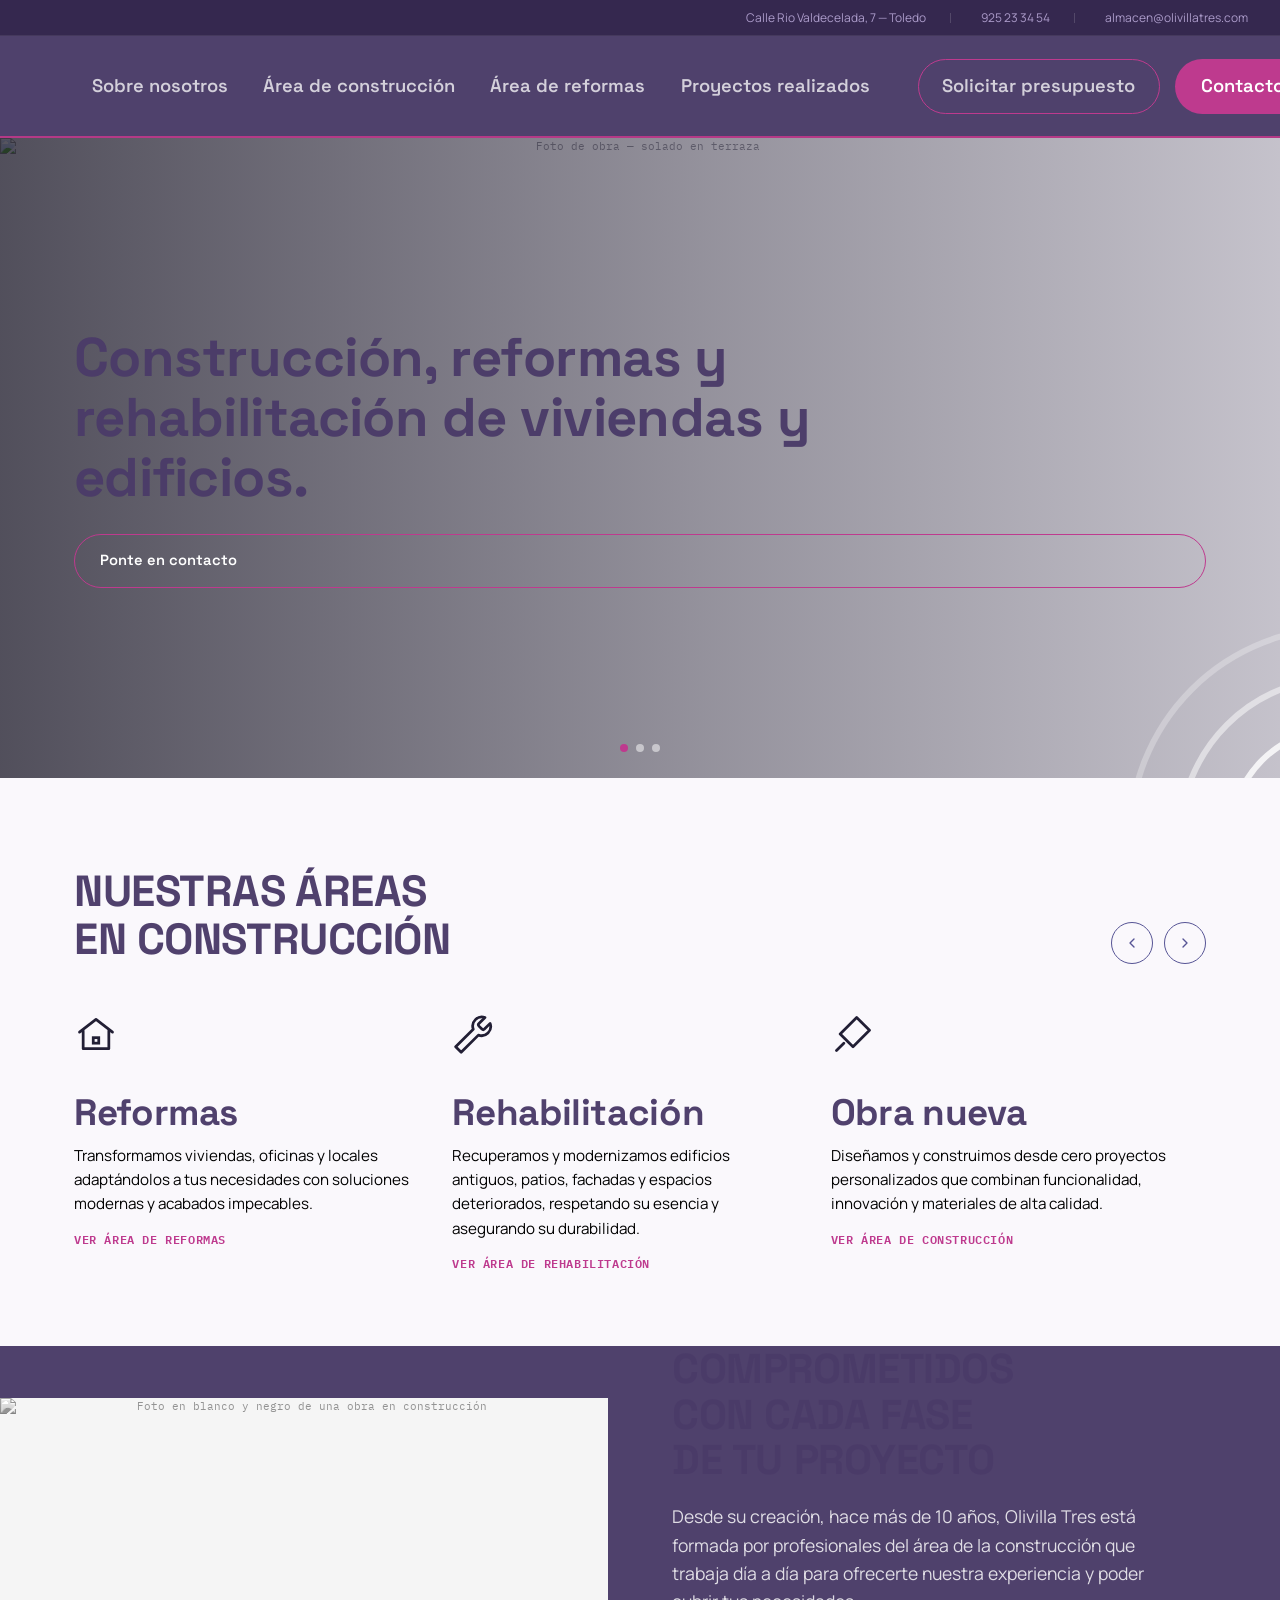
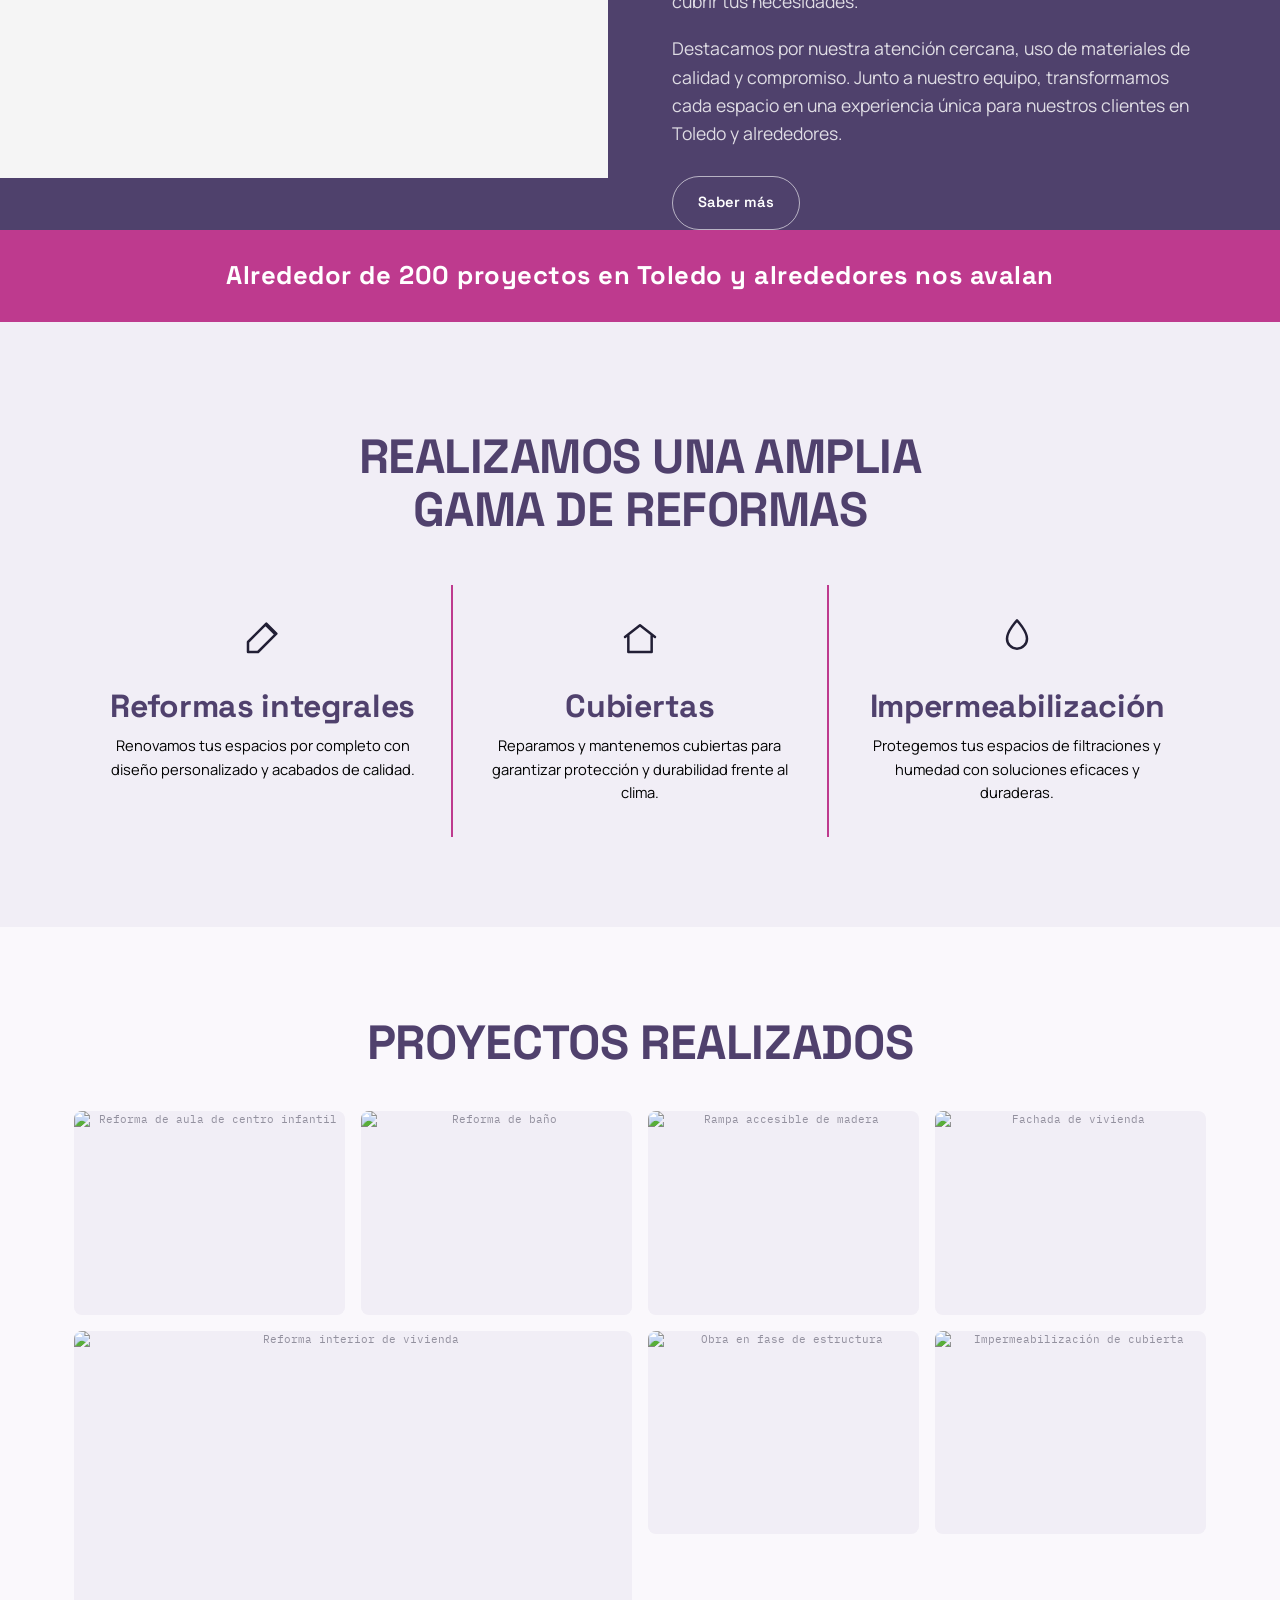
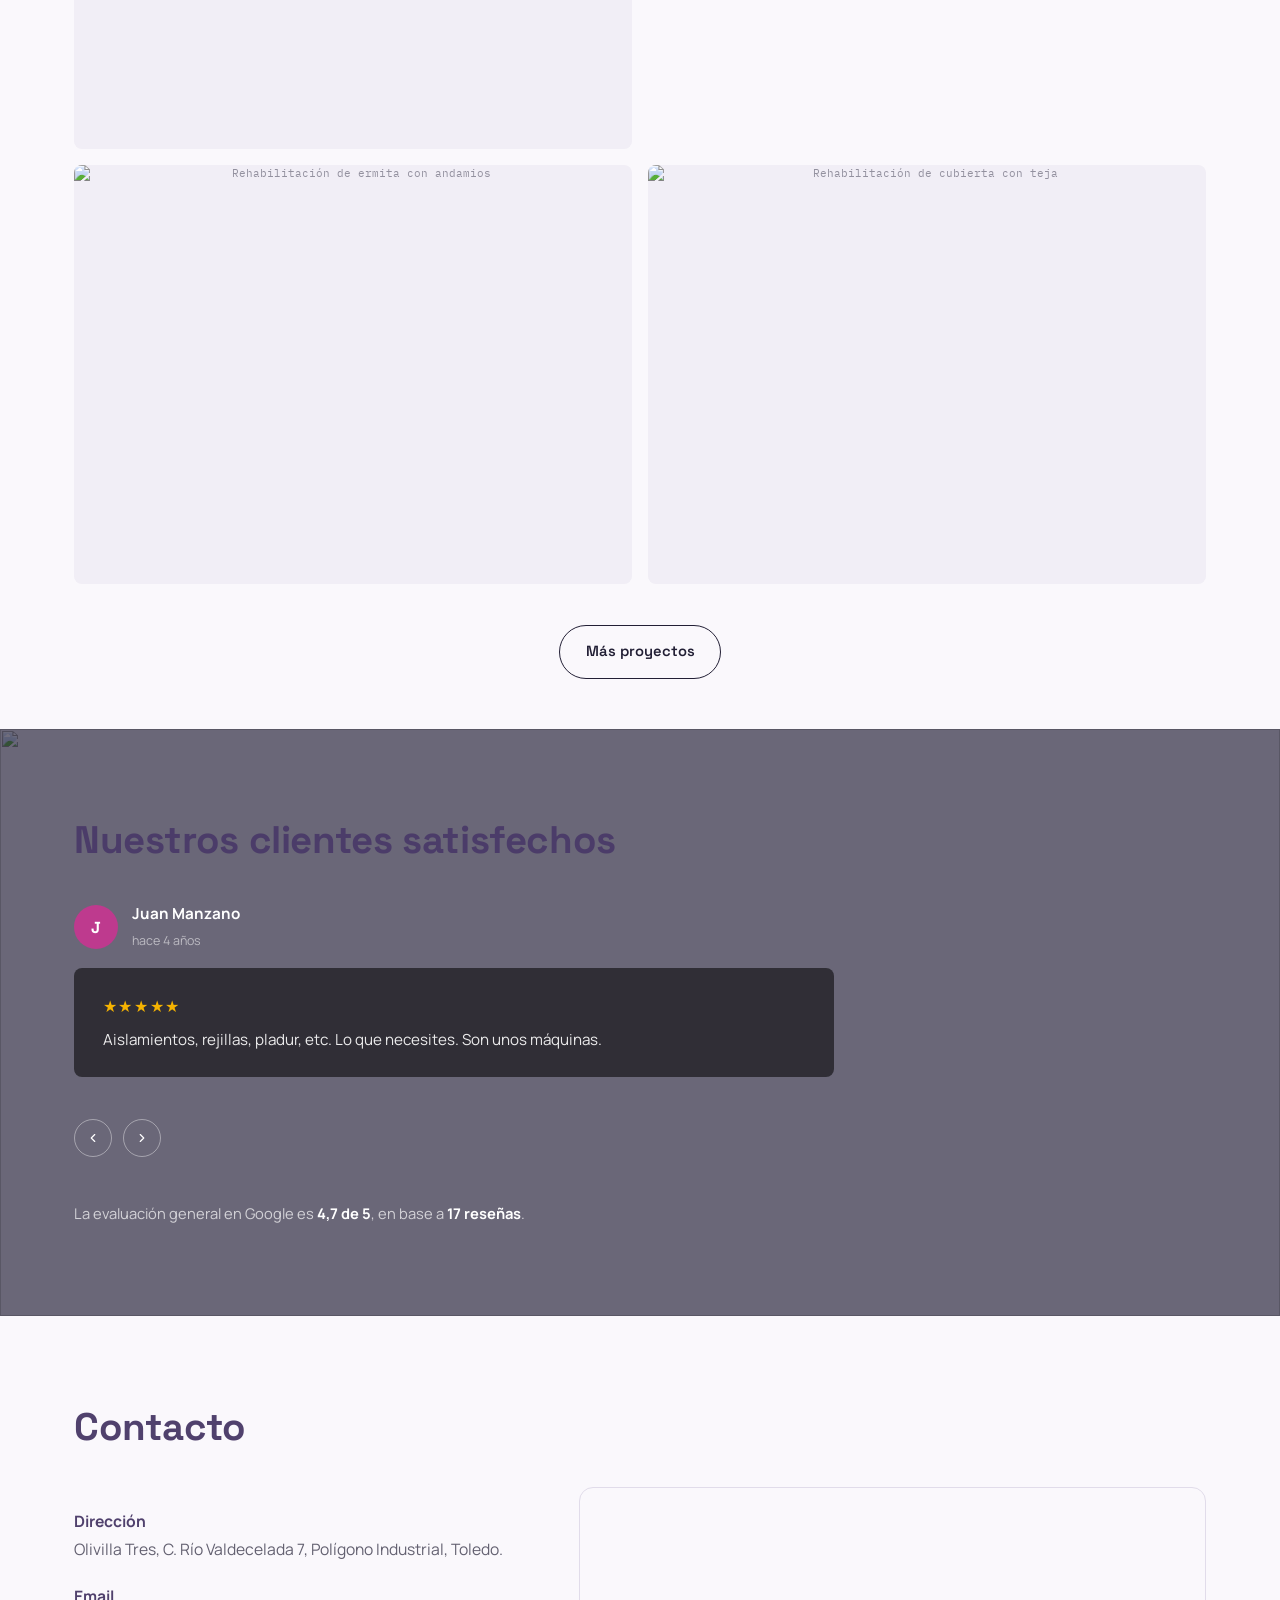
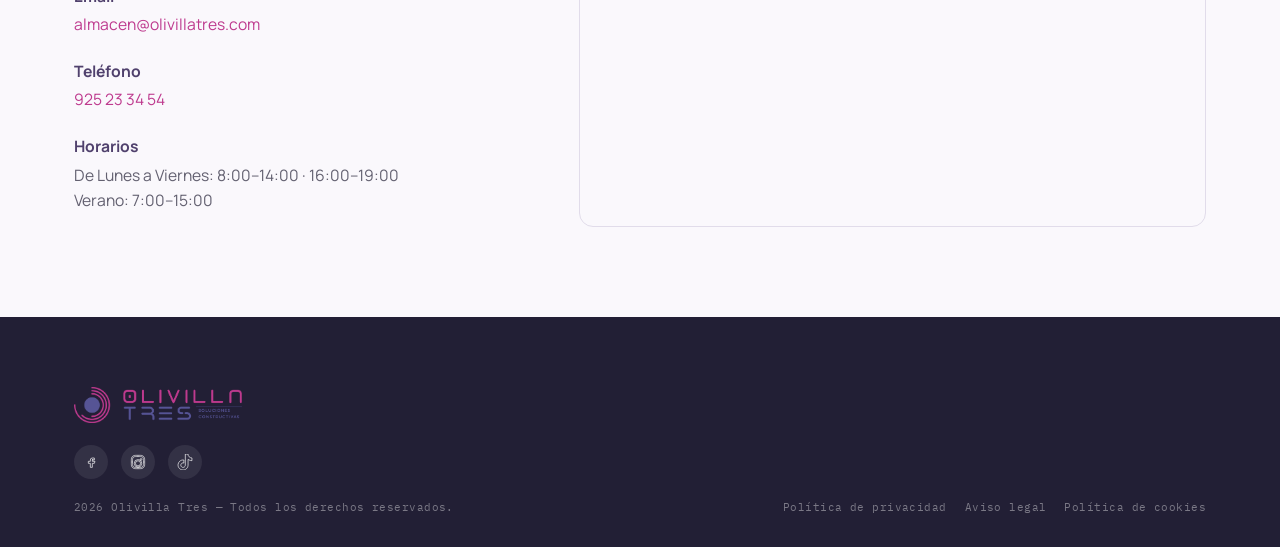
==== commit 4357c603: "cambios" ====
--- a/index.html
+++ b/index.html
@@ -13,7 +13,15 @@
 <body>
 
   <header class="site-header">
+    <div class="topbar" id="topbar">
+      <span><i class="fa-solid fa-location-dot"></i> Calle Rio Valdecelada, 7 — Toledo</span>
+      <div class="topbar-div"></div>
+      <a href="tel:925233454"><i class="fa-solid fa-phone"></i> 925 23 34 54</a>
+      <div class="topbar-div"></div>
+      <a href="mailto:almacen@olivillatres.com"><i class="fa-solid fa-envelope"></i> almacen@olivillatres.com</a>
+    </div>
     <div class="contenedor">
+
       <a href="index.html" class="brand1"><img src="logo.png" alt="Olivilla Tres — Soluciones Constructivas"></a>
       <nav class="main-nav" aria-label="Navegación principal">
         <ul>
@@ -108,7 +116,9 @@
     <section class="commit-section">
       <div class="commit-grid">
         <div class="commit-figure reveal">
-          <img class="ph" src="https://usercontent.one/wp/www.olivillatres.com/wp-content/uploads/2025/03/Cuesta-de-San-Jeronimo-3-2048x1532.jpg" alt="Foto en blanco y negro de una obra en construcción">
+          <img class="ph"
+            src="https://usercontent.one/wp/www.olivillatres.com/wp-content/uploads/2025/03/Cuesta-de-San-Jeronimo-3-2048x1532.jpg"
+            alt="Foto en blanco y negro de una obra en construcción">
         </div>
         <div class="commit-copy reveal">
           <h2>COMPROMETIDOS<br>CON CADA FASE<br>DE TU PROYECTO</h2>
--- a/style.css
+++ b/style.css
@@ -6,23 +6,23 @@
 
 @import url('https://fonts.googleapis.com/css2?family=Space+Grotesk:wght@500;600;700&family=Manrope:wght@400;500;600;700;800&family=IBM+Plex+Mono:wght@500;600&display=swap');
 
-:root{
+:root {
   /* --- marca --- */
-  --magenta:        #BE3A8E;
-  --magenta-dark:   #932C6E;
-  --magenta-light:  #F3D9E9;
-  --indigo:         #565495;
-  --indigo-dark:    #403E72;
-  --indigo-light:   #E1E0F0;
+  --magenta: #BE3A8E;
+  --magenta-dark: #932C6E;
+  --magenta-light: #F3D9E9;
+  --indigo: #565495;
+  --indigo-dark: #403E72;
+  --indigo-light: #E1E0F0;
 
   /* --- neutros --- */
-  --ink:            #221F35;
-  --ink-70:         rgba(34,31,53,.7);
-  --ink-45:         rgba(34,31,53,.45);
-  --paper:          #FAF8FC;
-  --paper-2:        #F1EEF6;
-  --line:           #E1DCEA;
-  --white:          #FFFFFF;
+  --ink: #221F35;
+  --ink-70: rgba(34, 31, 53, .7);
+  --ink-45: rgba(34, 31, 53, .45);
+  --paper: #FAF8FC;
+  --paper-2: #F1EEF6;
+  --line: #E1DCEA;
+  --white: #FFFFFF;
 
   --font-display: 'Space Grotesk', sans-serif;
   --font-body: 'Manrope', sans-serif;
@@ -33,934 +33,2512 @@
   --radius-sm: 8px;
 }
 
-*,*::before,*::after{ box-sizing:border-box; }
-html{ scroll-behavior:smooth; }
-body{
-  margin:0;
-  background:var(--paper);
-  color:var(--ink);
-  font-family:var(--font-body);
-  font-size:16px;
-  line-height:1.6;
-  -webkit-font-smoothing:antialiased;
-}
-img{ max-width:100%; display:block; }
-a{ color:inherit; text-decoration:none; }
-ul{ margin:0; padding:0; list-style:none; }
-h1,h2,h3,h4{ margin:0; font-family:var(--font-display); font-weight:700; letter-spacing:-.01em; line-height:1.1; color:var(--ink); }
-p{ margin:0; }
-button{ font-family:inherit; cursor:pointer; }
-
-:focus-visible{ outline:3px solid var(--magenta); outline-offset:3px; }
-
-.container{ max-width:var(--container); margin:0 auto; padding:0 24px; }
-.contenedor{
-  width:100%;
-  padding:0 24px;
-  box-sizing:border-box;
-}
-
-.eyebrow{
-  font-family:var(--font-mono);
-  font-size:.72rem;
-  font-weight:600;
-  letter-spacing:.14em;
-  text-transform:uppercase;
-  color:var(--magenta);
-  display:inline-flex;
-  align-items:center;
-  gap:.6em;
-}
-.eyebrow::before{
-  content:"";
-  width:9px; height:9px;
-  border-radius:50%;
-  border:2px solid var(--magenta);
-  display:inline-block;
+*,
+*::before,
+*::after {
+  box-sizing: border-box;
+}
+
+html {
+  scroll-behavior: smooth;
+}
+
+body {
+  margin: 0;
+  background: var(--paper);
+  color: var(--ink);
+  font-family: var(--font-body);
+  font-size: 16px;
+  line-height: 1.6;
+  -webkit-font-smoothing: antialiased;
+}
+
+img {
+  max-width: 100%;
+  display: block;
+}
+
+a {
+  color: inherit;
+  text-decoration: none;
+}
+
+ul {
+  margin: 0;
+  padding: 0;
+  list-style: none;
+}
+
+h1,
+h2,
+h3,
+h4 {
+  margin: 0;
+  font-family: var(--font-display);
+  font-weight: 700;
+  letter-spacing: -.01em;
+  line-height: 1.1;
+  color: rgba(74, 59, 104, 0.97) !important;
+}
+
+p {
+  margin: 0;
+}
+
+button {
+  font-family: inherit;
+  cursor: pointer;
+}
+
+:focus-visible {
+  outline: 3px solid var(--magenta);
+  outline-offset: 3px;
+}
+
+.container {
+  max-width: var(--container);
+  margin: 0 auto;
+  padding: 0 24px;
+}
+
+.container2 {
+  max-width: 1700px;
+  margin: 0 auto;
+  padding: 0 24px;
+}
+
+.contenedor {
+  width: 100%;
+  padding: 0 24px;
+  box-sizing: border-box;
+}
+
+.eyebrow {
+  font-family: var(--font-mono);
+  font-size: .72rem;
+  font-weight: 600;
+  letter-spacing: .14em;
+  text-transform: uppercase;
+  color: var(--magenta);
+  display: inline-flex;
+  align-items: center;
+  gap: .6em;
+}
+
+.eyebrow::before {
+  content: "";
+  width: 9px;
+  height: 9px;
+  border-radius: 50%;
+  border: 2px solid var(--magenta);
+  display: inline-block;
 }
 
 /* =========================================================
    Motivo de firma: anillos concéntricos (del logo)
    ========================================================= */
-.orbit-bg{
-  position:absolute; inset:0;
-  pointer-events:none;
-  overflow:hidden;
-}
-.orbit-bg svg{ position:absolute; }
-
-img.ph{
-  background:var(--paper-2);
-  border:0px dashed var(--line);
-  display:flex; align-items:center; justify-content:center;
-  color:var(--ink-45);
-  font-family:var(--font-mono);
-  font-size:.7rem;
-  text-align:center;
-  object-fit:cover;
-  width:100%;
-  height:100%;
+.orbit-bg {
+  position: absolute;
+  inset: 0;
+  pointer-events: none;
+  overflow: hidden;
+}
+
+.orbit-bg svg {
+  position: absolute;
+}
+
+img.ph {
+  background: var(--paper-2);
+  border: 0px dashed var(--line);
+  display: flex;
+  align-items: center;
+  justify-content: center;
+  color: var(--ink-45);
+  font-family: var(--font-mono);
+  font-size: .7rem;
+  text-align: center;
+  object-fit: cover;
+  width: 100%;
+  height: 100%;
 }
 
 /* =========================================================
    Botones
    ========================================================= */
-.btn{
-  display:inline-flex; align-items:center; gap:.6em;
-  font-family:var(--font-display);
-  font-size:.92rem;
-  font-weight:600;
-  padding:.95em 1.7em;
-  border-radius:100px;
-  border:1.5px solid transparent;
-  transition:transform .2s ease, background .2s ease, color .2s ease, border-color .2s ease;
-}
-.btn-primary{ background:var(--magenta); color:var(--white); }
-.btn-primary:hover{ background:var(--magenta-dark); transform:translateY(-2px); }
-.btn-ghost{ border-color:currentColor; color:var(--ink); }
-.btn-ghost:hover{ background:#932C6E; color:#403E72; border-color:var(--ink); transform:translateY(-2px); }
-.hero-actions{ display:flex; gap:1em; flex-wrap:wrap; }
+.btn {
+  display: inline-flex;
+  align-items: center;
+  gap: .6em;
+  font-family: var(--font-display);
+  font-size: .92rem;
+  font-weight: 600;
+  padding: .95em 1.7em;
+  border-radius: 100px;
+  border: 1.5px solid transparent;
+  transition: transform .2s ease, background .2s ease, color .2s ease, border-color .2s ease;
+}
+
+.btn-primary {
+  background: var(--magenta);
+  color: var(--white);
+}
+
+.btn-primary:hover {
+  background: var(--magenta-dark);
+  transform: translateY(-2px);
+}
+
+.btn-ghost {
+  border-color: currentColor;
+  color: var(--ink);
+}
+
+.btn-ghost:hover {
+  background: #932C6E;
+  color: white !important;
+  border-color: var(--ink);
+  transform: translateY(-2px);
+}
+
+.hero-actions {
+  display: flex;
+  gap: 1em;
+  flex-wrap: wrap;
+}
+
+/* ── TOPBAR ── */
+.topbar {
+  background: #35284f;
+  border-bottom: 1px solid rgba(255, 255, 255, 0.08);
+  padding: 8px 32px;
+  display: flex;
+  justify-content: flex-end;
+  align-items: center;
+  gap: 24px;
+  font-size: 0.75rem;
+  transition: transform .35s ease, opacity .3s ease;
+}
+
+.topbar a,
+.topbar span {
+  color: rgba(201, 184, 232, 0.8);
+  text-decoration: none;
+  display: flex;
+  align-items: center;
+  gap: 6px;
+  transition: color .2s;
+}
+
+.topbar a:hover {
+  color: #f386cc;
+}
+
+.topbar-div {
+  width: 1px;
+  height: 10px;
+  background: rgba(255, 255, 255, 0.15);
+}
+
+.topbar.topbar-hidden {
+  transform: translateY(-100%);
+  opacity: 0;
+  position: absolute;
+  pointer-events: none;
+}
+
+@media (max-width:600px) {
+  .topbar {
+    flex-direction: column;
+    align-items: center;
+    gap: 6px;
+  }
+
+  .topbar-div {
+    display: none;
+  }
+}
+
 
 /* =========================================================
    Header
    ========================================================= */
-.site-header{
-  position:sticky; top:0; z-index:100;
-  background:rgba(250,248,252,.9);
-  backdrop-filter:blur(10px);
-  border-bottom:1px solid var(--line);
-}
-.site-header .contenedor{
-  display:flex; align-items:center; justify-content:space-between;
-  height:82px;
-  gap:3rem;
-}
-.brand{ display:flex; align-items:center; }
-.brand img{ height:36px; width:auto; }
-.brand1 img{ height:36px; width:auto; padding-left: 20px; }
-
-.main-nav ul{ display:flex; gap:2.2rem; align-items:center; }
-.main-nav a{
-  font-family:var(--font-display);
-  font-size:.9rem;
-  font-weight:600;
-  color:var(--ink-70);
-  position:relative;
-  padding:6px 0;
-}
-.main-nav a::after{
-  content:"";
-  position:absolute; left:0; right:0; bottom:0;
-  height:2px; background:var(--magenta);
-  transform:scaleX(0); transform-origin:left;
-  transition:transform .2s ease;
-}
-.main-nav a:hover, .main-nav a[aria-current="page"]{ color:var(--ink); }
-.main-nav a:hover::after, .main-nav a[aria-current="page"]::after{ transform:scaleX(1); }
-.main-nav a{
-  white-space:nowrap;
-}
-.main-nav li{
-  flex:none;
-}
-.nav-cta{
-  font-family:var(--font-display) !important;
-  font-size:.85rem !important;
-  font-weight:600;
-  color:var(--white) !important;
-  background:var(--magenta);
-  padding:.7em 1.4em;
-  border-radius:100px;
-  transition:background .2s ease;
-}
-.nav-cta:hover{ background:var(--magenta-dark); }
-.nav-cta::after{ display:none; }
-.nav-btn-outline{
-  white-space:nowrap;
-}
-.nav-actions{
-  flex:none;
-}
-.main-nav{
-  flex:none;
-}
-.nav-toggle{
-  display:none;
-  background:none; border:1.5px solid var(--ink); border-radius:50%;
-  width:42px; height:42px;
-  align-items:center; justify-content:center;
-}
-.nav-toggle span, .nav-toggle span::before, .nav-toggle span::after{
-  content:""; display:block; width:16px; height:2px; background:var(--ink); border-radius:2px;
-  position:relative; transition:.2s ease;
-}
-.nav-toggle span::before{ position:absolute; top:-5px; }
-.nav-toggle span::after{ position:absolute; top:5px; }
+.site-header {
+  position: sticky;
+  top: 0;
+  z-index: 100;
+  background: rgba(74, 59, 104, 0.97) !important;
+  backdrop-filter: blur(10px);
+  border-bottom: 2px solid #b53987;
+}
+
+.site-header .contenedor {
+  display: flex;
+  align-items: center;
+  justify-content: space-between;
+  height: 100px;
+  gap: 3rem;
+}
+
+.brand {
+  display: flex;
+  align-items: center;
+}
+
+.brand img {
+  height: 36px;
+  width: auto;
+}
+
+.brand1 img {
+  height: 50px;
+  width: auto;
+  padding-left: 20px;
+}
+
+.main-nav ul {
+  display: flex;
+  gap: 2.2rem;
+  align-items: center;
+}
+
+.main-nav a {
+  font-family: var(--font-display);
+  font-size: 1.15rem;
+  font-weight: 600;
+  color: rgba(255, 255, 255, 0.75) !important;
+  position: relative;
+  padding: 6px 0;
+}
+
+.main-nav a::after {
+  content: "";
+  position: absolute;
+  left: 0;
+  right: 0;
+  bottom: 0;
+  height: 2px;
+  background: var(--magenta);
+  transform: scaleX(0);
+  transform-origin: left;
+  transition: transform .2s ease;
+}
+
+.main-nav a:hover,
+.main-nav a[aria-current="page"] {
+  color: white !important;
+}
+
+.main-nav a:hover::after,
+.main-nav a[aria-current="page"]::after {
+  transform: scaleX(1);
+}
+
+.main-nav a {
+  white-space: nowrap;
+}
+
+.main-nav li {
+  flex: none;
+}
+
+.nav-cta {
+  font-family: var(--font-display) !important;
+  font-size: 1.15rem !important;
+  font-weight: 600;
+  color: var(--white) !important;
+  background: var(--magenta);
+  padding: .7em 1.4em;
+  border-radius: 100px;
+  transition: background .2s ease;
+}
+
+.nav-cta:hover {
+  background: var(--magenta-dark);
+}
+
+.nav-cta::after {
+  display: none;
+}
+
+.nav-btn-outline {
+  white-space: nowrap;
+
+}
+
+.nav-actions {
+  flex: none;
+}
+
+.main-nav {
+  flex: none;
+}
+
+.nav-toggle {
+  display: none;
+  background: none;
+  border: 1.5px solid var(--ink);
+  border-radius: 50%;
+  width: 42px;
+  height: 42px;
+  align-items: center;
+  justify-content: center;
+}
+
+.nav-toggle span,
+.nav-toggle span::before,
+.nav-toggle span::after {
+  content: "";
+  display: block;
+  width: 16px;
+  height: 2px;
+  background: var(--ink);
+  border-radius: 2px;
+  position: relative;
+  transition: .2s ease;
+}
+
+.nav-toggle span::before {
+  position: absolute;
+  top: -5px;
+}
+
+.nav-toggle span::after {
+  position: absolute;
+  top: 5px;
+}
 
 /* =========================================================
    Hero
    ========================================================= */
-.hero{
-  position:relative;
-  overflow:hidden;
-  background:var(--ink);
-  color:var(--white);
-  padding:90px 0 0;
-}
-.hero-inner{ position:relative; z-index:2; padding-bottom:70px; }
-.hero .eyebrow{ color:#F0A9CE; }
-.hero .eyebrow::before{ border-color:#F0A9CE; }
-.hero h1{ font-size:clamp(2.6rem,5.6vw,4.6rem); color:var(--white); margin-top:.5em; }
-.hero h1 .line{ display:block; }
-.hero h1 .accent{ color:var(--magenta); }
-.hero-sub{ margin-top:1.3em; max-width:560px; color:rgba(255,255,255,.72); font-size:1.05rem; }
-.hero-actions{ margin-top:2.4em; }
-.hero-meta{
-  margin-top:4em;
-  display:flex; gap:3em; flex-wrap:wrap;
-  font-family:var(--font-mono); font-size:.78rem; letter-spacing:.04em; color:rgba(255,255,255,.55);
-}
-.hero-meta strong{ display:block; font-family:var(--font-display); font-size:1.8rem; color:var(--white); font-weight:700; margin-bottom:.15em; }
-
-.hero-figure{
-  position:relative; z-index:2;
-  aspect-ratio:16/7;
-  border-radius:var(--radius);
-  overflow:hidden;
-  border:1px solid rgba(255,255,255,.12);
-}
-.hero-figure .ph{ background:rgba(255,255,255,.04); border-color:rgba(255,255,255,.18); color:rgba(255,255,255,.4); }
+.hero {
+  position: relative;
+  overflow: hidden;
+  background: var(--ink);
+  color: var(--white);
+  padding: 90px 0 0;
+}
+
+.hero-inner {
+  position: relative;
+  z-index: 2;
+  padding-bottom: 70px;
+}
+
+.hero .eyebrow {
+  color: #F0A9CE;
+}
+
+.hero .eyebrow::before {
+  border-color: #F0A9CE;
+}
+
+.hero h1 {
+  font-size: clamp(2.6rem, 5.6vw, 4.6rem);
+  color: var(--white);
+  margin-top: .5em;
+}
+
+.hero h1 .line {
+  display: block;
+}
+
+.hero h1 .accent {
+  color: var(--magenta);
+}
+
+.hero-sub {
+  margin-top: 1.3em;
+  max-width: 560px;
+  color: rgba(255, 255, 255, .72);
+  font-size: 1.05rem;
+}
+
+.hero-actions {
+  margin-top: 2.4em;
+}
+
+.hero-meta {
+  margin-top: 4em;
+  display: flex;
+  gap: 3em;
+  flex-wrap: wrap;
+  font-family: var(--font-mono);
+  font-size: .78rem;
+  letter-spacing: .04em;
+  color: rgba(255, 255, 255, .55);
+}
+
+.hero-meta strong {
+  display: block;
+  font-family: var(--font-display);
+  font-size: 1.8rem;
+  color: var(--white);
+  font-weight: 700;
+  margin-bottom: .15em;
+}
+
+.hero-figure {
+  position: relative;
+  z-index: 2;
+  aspect-ratio: 16/7;
+  border-radius: var(--radius);
+  overflow: hidden;
+  border: 1px solid rgba(255, 255, 255, .12);
+}
+
+.hero-figure .ph {
+  background: rgba(255, 255, 255, .04);
+  border-color: rgba(255, 255, 255, .18);
+  color: rgba(255, 255, 255, .4);
+}
 
 /* =========================================================
    Servicios (home)
    ========================================================= */
-.services{ padding:110px 0 100px; }
-.section-head{ max-width:640px; }
-.section-head p{ margin-top:1em; color:var(--ink-70); font-size:1.05rem; }
-.section-head h2{ font-size:clamp(3rem,3.6vw,2.6rem); margin-top:.4em; color:#565495 }
-
-.service-grid{
-  margin-top:3.2em;
-  display:grid;
-  grid-template-columns:repeat(3, 1fr);
-  gap:1.6em;
-}
-.service-card{
-  background:var(--white);
-  border:1px solid var(--line);
-  border-radius:var(--radius);
-  overflow:hidden;
-  display:flex; flex-direction:column;
-  transition:transform .25s ease, box-shadow .25s ease;
-}
-.service-card:hover{ transform:translateY(-4px); box-shadow:0 18px 40px -20px rgba(34,31,53,.25); }
-.service-card .card-figure{ aspect-ratio:4/3; }
-.service-card .card-body{ padding:1.8em; display:flex; flex-direction:column; gap:.9em; flex:1; }
-.service-card .num{ font-family:var(--font-mono); font-size:.7rem; color:var(--magenta); letter-spacing:.1em; }
-.service-card h3{ font-size:1.4rem; }
-.service-card p{ color:var(--ink-70); font-size:.95rem; }
-.service-card ul{ margin-top:.4em; display:flex; flex-direction:column; gap:.5em; }
-.service-card li{ font-size:.88rem; color:var(--ink-70); display:flex; gap:.6em; align-items:baseline; }
-.service-card li::before{ content:""; width:5px; height:5px; border-radius:50%; background:var(--indigo); flex:none; }
-.service-card .more{
-  margin-top:auto; padding-top:.6em;
-  font-family:var(--font-display); font-weight:600; font-size:.9rem; color:var(--magenta);
-  display:inline-flex; align-items:center; gap:.4em;
-}
-.service-card .more span{ transition:transform .2s ease; }
-.service-card:hover .more span{ transform:translateX(4px); }
+.services {
+  padding: 110px 0 100px;
+}
+
+.section-head {
+  max-width: 640px;
+}
+
+.section-head p {
+  margin-top: 1em;
+  color: var(--ink-70);
+  font-size: 1.05rem;
+}
+
+.section-head h2 {
+  font-size: clamp(3rem, 3.6vw, 2.6rem);
+  margin-top: .4em;
+  color: #565495
+}
+
+.service-grid {
+  margin-top: 3.2em;
+  display: grid;
+  grid-template-columns: repeat(3, 1fr);
+  gap: 1.6em;
+}
+
+.service-card {
+  background: var(--white);
+  border: 1px solid var(--line);
+  border-radius: var(--radius);
+  overflow: hidden;
+  display: flex;
+  flex-direction: column;
+  transition: transform .25s ease, box-shadow .25s ease;
+}
+
+.service-card:hover {
+  transform: translateY(-4px);
+  box-shadow: 0 18px 40px -20px rgba(34, 31, 53, .25);
+}
+
+.service-card .card-figure {
+  aspect-ratio: 4/3;
+}
+
+.service-card .card-body {
+  padding: 1.8em;
+  display: flex;
+  flex-direction: column;
+  gap: .9em;
+  flex: 1;
+}
+
+.service-card .num {
+  font-family: var(--font-mono);
+  font-size: .7rem;
+  color: var(--magenta);
+  letter-spacing: .1em;
+}
+
+.service-card h3 {
+  font-size: 1.4rem;
+}
+
+.service-card p {
+  color: var(--ink-70);
+  font-size: .95rem;
+}
+
+.service-card ul {
+  margin-top: .4em;
+  display: flex;
+  flex-direction: column;
+  gap: .5em;
+}
+
+.service-card li {
+  font-size: .88rem;
+  color: var(--ink-70);
+  display: flex;
+  gap: .6em;
+  align-items: baseline;
+}
+
+.service-card li::before {
+  content: "";
+  width: 5px;
+  height: 5px;
+  border-radius: 50%;
+  background: var(--indigo);
+  flex: none;
+}
+
+.service-card .more {
+  margin-top: auto;
+  padding-top: .6em;
+  font-family: var(--font-display);
+  font-weight: 600;
+  font-size: .9rem;
+  color: var(--magenta);
+  display: inline-flex;
+  align-items: center;
+  gap: .4em;
+}
+
+.service-card .more span {
+  transition: transform .2s ease;
+}
+
+.service-card:hover .more span {
+  transform: translateX(4px);
+}
 
 /* =========================================================
    Quiénes somos
    ========================================================= */
-.about-section{ background:var(--indigo); color:var(--white); padding:100px 0; position:relative; overflow:hidden; }
-.about{ display:grid; grid-template-columns:.9fr 1.1fr; gap:4em; align-items:center; position:relative; z-index:2; }
-.about-figure{ aspect-ratio:4/5; border-radius:var(--radius); overflow:hidden; border:1px solid rgba(255,255,255,.18); position:relative; }
-.about-figure .ph{ background:rgba(255,255,255,.06); border-color:rgba(255,255,255,.22); color:rgba(255,255,255,.5); }
-.about-copy .eyebrow{ color:#F0A9CE; }
-.about-copy .eyebrow::before{ border-color:#F0A9CE; }
-.about-copy h2{ color:var(--white); font-size:clamp(1.9rem,3.4vw,2.5rem); margin-top:.4em; }
-.about-copy p{ margin-top:1.2em; color:rgba(255,255,255,.8); font-size:1rem; }
-.about-stats{ margin-top:2.4em; display:flex; gap:2.4em; flex-wrap:wrap; }
-.about-stats strong{ display:block; font-family:var(--font-display); font-size:2rem; color:var(--white); }
-.about-stats span{ font-family:var(--font-mono); font-size:.72rem; letter-spacing:.05em; color:rgba(255,255,255,.6); text-transform:uppercase; }
+.about-section {
+  background: var(--indigo);
+  color: var(--white);
+  padding: 100px 0;
+  position: relative;
+  overflow: hidden;
+}
+
+.about {
+  display: grid;
+  grid-template-columns: .9fr 1.1fr;
+  gap: 4em;
+  align-items: center;
+  position: relative;
+  z-index: 2;
+}
+
+.about-figure {
+  aspect-ratio: 4/5;
+  border-radius: var(--radius);
+  overflow: hidden;
+  border: 1px solid rgba(255, 255, 255, .18);
+  position: relative;
+}
+
+.about-figure .ph {
+  background: rgba(255, 255, 255, .06);
+  border-color: rgba(255, 255, 255, .22);
+  color: rgba(255, 255, 255, .5);
+}
+
+.about-copy .eyebrow {
+  color: #F0A9CE;
+}
+
+.about-copy .eyebrow::before {
+  border-color: #F0A9CE;
+}
+
+.about-copy h2 {
+  color: var(--white);
+  font-size: clamp(1.9rem, 3.4vw, 2.5rem);
+  margin-top: .4em;
+}
+
+.about-copy p {
+  margin-top: 1.2em;
+  color: rgba(255, 255, 255, .8);
+  font-size: 1rem;
+}
+
+.about-stats {
+  margin-top: 2.4em;
+  display: flex;
+  gap: 2.4em;
+  flex-wrap: wrap;
+}
+
+.about-stats strong {
+  display: block;
+  font-family: var(--font-display);
+  font-size: 2rem;
+  color: var(--white);
+}
+
+.about-stats span {
+  font-family: var(--font-mono);
+  font-size: .72rem;
+  letter-spacing: .05em;
+  color: rgba(255, 255, 255, .6);
+  text-transform: uppercase;
+}
 
 /* =========================================================
    Proyectos (galería con foto)
    ========================================================= */
-.projects{ padding:110px 0; }
-.project-grid{
-  margin-top:3em;
-  display:grid;
-  grid-template-columns:repeat(4, 1fr);
-  gap:1.4em;
-}
-.project-tile{
-  border-radius:var(--radius);
-  overflow:hidden;
-  position:relative;
-  aspect-ratio:3/4;
-  background:var(--paper-2);
-}
-.project-tile .ph{ position:absolute; inset:0; }
-.project-tile .tile-info{
-  position:absolute; left:0; right:0; bottom:0;
-  padding:1.4em 1.2em;
-  background:linear-gradient(0deg, rgba(34,31,53,.88), transparent 80%);
-  color:var(--white);
-}
-.project-tile h4{ font-size:1.05rem; color:var(--white); font-weight:700; }
-.project-tile p{ font-size:.8rem; color:rgba(255,255,255,.75); margin-top:.3em; }
+.projects {
+  padding: 110px 0;
+}
+
+.project-grid {
+  margin-top: 3em;
+  display: grid;
+  grid-template-columns: repeat(4, 1fr);
+  gap: 1.4em;
+}
+
+.project-tile {
+  border-radius: var(--radius);
+  overflow: hidden;
+  position: relative;
+  aspect-ratio: 3/4;
+  background: var(--paper-2);
+}
+
+.project-tile .ph {
+  position: absolute;
+  inset: 0;
+}
+
+.project-tile .tile-info {
+  position: absolute;
+  left: 0;
+  right: 0;
+  bottom: 0;
+  padding: 1.4em 1.2em;
+  background: linear-gradient(0deg, rgba(34, 31, 53, .88), transparent 80%);
+  color: var(--white);
+}
+
+.project-tile h4 {
+  font-size: 1.05rem;
+  color: var(--white);
+  font-weight: 700;
+}
+
+.project-tile p {
+  font-size: .8rem;
+  color: rgba(255, 255, 255, .75);
+  margin-top: .3em;
+}
 
 /* =========================================================
    Testimonios
    ========================================================= */
-.testimonials{ padding:100px 0; background:var(--paper-2); }
-.testi-grid{
-  margin-top:3em;
-  display:grid;
-  grid-template-columns:repeat(3,1fr);
-  gap:1.6em;
-}
-.testi-card{
-  background:var(--white);
-  border:1px solid var(--line);
-  border-radius:var(--radius);
-  padding:2.2em;
-  position:relative;
-}
-.testi-card .quote-mark{
-  font-family:var(--font-display);
-  font-size:3rem; color:var(--magenta); line-height:.5; display:block; margin-bottom:.5em;
-}
-.testi-card p.quote{ font-size:.98rem; color:var(--ink); }
-.testi-card .who{
-  margin-top:1.6em; padding-top:1em; border-top:1px solid var(--line);
-  font-family:var(--font-mono); font-size:.7rem; letter-spacing:.05em; text-transform:uppercase; color:var(--ink-70);
-  display:flex; justify-content:space-between;
+.testimonials {
+  padding: 100px 0;
+  background: var(--paper-2);
+}
+
+.testi-grid {
+  margin-top: 3em;
+  display: grid;
+  grid-template-columns: repeat(3, 1fr);
+  gap: 1.6em;
+}
+
+.testi-card {
+  background: var(--white);
+  border: 1px solid var(--line);
+  border-radius: var(--radius);
+  padding: 2.2em;
+  position: relative;
+}
+
+.testi-card .quote-mark {
+  font-family: var(--font-display);
+  font-size: 3rem;
+  color: var(--magenta);
+  line-height: .5;
+  display: block;
+  margin-bottom: .5em;
+}
+
+.testi-card p.quote {
+  font-size: .98rem;
+  color: var(--ink);
+}
+
+.testi-card .who {
+  margin-top: 1.6em;
+  padding-top: 1em;
+  border-top: 1px solid var(--line);
+  font-family: var(--font-mono);
+  font-size: .7rem;
+  letter-spacing: .05em;
+  text-transform: uppercase;
+  color: var(--ink-70);
+  display: flex;
+  justify-content: space-between;
 }
 
 /* =========================================================
    CTA final
    ========================================================= */
-.cta-band{
-  background:var(--magenta);
-  color:var(--white);
-  text-align:center;
-  padding:100px 0;
-  position:relative;
-  overflow:hidden;
-}
-.cta-band .container{ position:relative; z-index:2; }
-.cta-band h2{ font-size:clamp(2rem,5vw,3.2rem); color:var(--white); margin-top:.3em; }
-.cta-band p{ margin-top:1em; color:rgba(255,255,255,.85); max-width:520px; margin-left:auto; margin-right:auto; }
-.cta-band .hero-actions{ justify-content:center; margin-top:2.2em; }
-.cta-band .btn-ghost{ color:var(--white); }
-.cta-band .btn-ghost:hover{ background:#403E72; color:#BE3A8E !important; }
-.cta-band .btn-primary{ background:var(--ink); }
-.cta-band .btn-primary:hover{ background:var(--white); color:var(--magenta); }
+.cta-band {
+  background: var(--magenta);
+  color: var(--white);
+  text-align: center;
+  padding: 100px 0;
+  position: relative;
+  overflow: hidden;
+}
+
+.cta-band .container {
+  position: relative;
+  z-index: 2;
+}
+
+.cta-band h2 {
+  font-size: clamp(2rem, 5vw, 3.2rem);
+  color: var(--white);
+  margin-top: .3em;
+}
+
+.cta-band p {
+  margin-top: 1em;
+  color: rgba(255, 255, 255, .85);
+  max-width: 520px;
+  margin-left: auto;
+  margin-right: auto;
+}
+
+.cta-band .hero-actions {
+  justify-content: center;
+  margin-top: 2.2em;
+}
+
+.cta-band .btn-ghost {
+  color: var(--white);
+}
+
+.cta-band .btn-ghost:hover {
+  background: #403E72;
+  color: #BE3A8E !important;
+}
+
+.cta-band .btn-primary {
+  background: var(--ink);
+}
+
+.cta-band .btn-primary:hover {
+  background: var(--white);
+  color: var(--magenta);
+}
 
 /* =========================================================
    Página interior (áreas de servicio)
    ========================================================= */
-.page-hero{
-  background:var(--ink); color:var(--white);
-  padding:70px 0 60px;
-  position:relative; overflow:hidden;
-}
-.page-hero .container{ position:relative; z-index:2; }
-.breadcrumb{
-  font-family:var(--font-mono); font-size:.7rem; letter-spacing:.06em; text-transform:uppercase;
-  color:rgba(255,255,255,.5); margin-bottom:1.6em; display:flex; gap:.6em;
-}
-.breadcrumb a{ color:rgba(255,255,255,.85); }
-.page-hero h1{ font-size:clamp(2.2rem,5vw,3.6rem); color:var(--white); margin-top:.4em; }
-.page-hero .hero-sub{ color:rgba(255,255,255,.72); max-width:640px; margin-top:1.1em; }
-.page-hero .eyebrow{ color:#F0A9CE; }
-.page-hero .eyebrow::before{ border-color:#F0A9CE; }
-
-.page-figure{
-  margin-top:-40px; position:relative; z-index:3;
-  aspect-ratio:21/8;
-  border-radius:var(--radius);
-  overflow:hidden;
-  border:1px solid var(--line);
-}
-
-.dim-divider{
-  margin-top:80px;
-  font-family:var(--font-mono); font-size:.75rem; letter-spacing:.1em; text-transform:uppercase;
-  color:var(--ink-45);
-  padding-bottom:1em; border-bottom:1px solid var(--line);
-}
-
-.detail-grid{
-  display:grid;
-  grid-template-columns:repeat(2, 1fr);
-  gap:1.4em;
-  margin-top:2em;
-}
-.detail-card{ background:var(--white); border:1px solid var(--line); border-radius:var(--radius); overflow:hidden; }
-.detail-card .card-figure{ aspect-ratio:16/9; }
-.detail-card .card-body{ padding:2em; }
-.detail-card .num{ font-family:var(--font-mono); font-size:.7rem; color:var(--magenta); letter-spacing:.1em; }
-.detail-card h3{ font-size:1.4rem; margin-top:.6em; }
-.detail-card p{ margin-top:.9em; color:var(--ink-70); font-size:.95rem; }
+.page-hero {
+  background: var(--ink);
+  color: var(--white);
+  padding: 70px 0 60px;
+  position: relative;
+  overflow: hidden;
+}
+
+.page-hero .container {
+  position: relative;
+  z-index: 2;
+}
+
+.breadcrumb {
+  font-family: var(--font-mono);
+  font-size: .7rem;
+  letter-spacing: .06em;
+  text-transform: uppercase;
+  color: rgba(255, 255, 255, .5);
+  margin-bottom: 1.6em;
+  display: flex;
+  gap: .6em;
+}
+
+.breadcrumb a {
+  color: rgba(255, 255, 255, .85);
+}
+
+.page-hero h1 {
+  font-size: clamp(2.2rem, 5vw, 3.6rem);
+  color: var(--white);
+  margin-top: .4em;
+}
+
+.page-hero .hero-sub {
+  color: rgba(255, 255, 255, .72);
+  max-width: 640px;
+  margin-top: 1.1em;
+}
+
+.page-hero .eyebrow {
+  color: #F0A9CE;
+}
+
+.page-hero .eyebrow::before {
+  border-color: #F0A9CE;
+}
+
+.page-figure {
+  margin-top: -40px;
+  position: relative;
+  z-index: 3;
+  aspect-ratio: 21/8;
+  border-radius: var(--radius);
+  overflow: hidden;
+  border: 1px solid var(--line);
+}
+
+.dim-divider {
+  margin-top: 80px;
+  font-family: var(--font-mono);
+  font-size: .75rem;
+  letter-spacing: .1em;
+  text-transform: uppercase;
+  color: var(--ink-45);
+  padding-bottom: 1em;
+  border-bottom: 1px solid var(--line);
+}
+
+.detail-grid {
+  display: grid;
+  grid-template-columns: repeat(2, 1fr);
+  gap: 1.4em;
+  margin-top: 2em;
+}
+
+.detail-card {
+  background: var(--white);
+  border: 1px solid var(--line);
+  border-radius: var(--radius);
+  overflow: hidden;
+}
+
+.detail-card .card-figure {
+  aspect-ratio: 16/9;
+}
+
+.detail-card .card-body {
+  padding: 2em;
+}
+
+.detail-card .num {
+  font-family: var(--font-mono);
+  font-size: .7rem;
+  color: var(--magenta);
+  letter-spacing: .1em;
+}
+
+.detail-card h3 {
+  font-size: 1.4rem;
+  margin-top: .6em;
+}
+
+.detail-card p {
+  margin-top: .9em;
+  color: var(--ink-70);
+  font-size: .95rem;
+}
 
 /* =========================================================
    Contacto
    ========================================================= */
-.contact-grid{
-  display:grid;
-  grid-template-columns:1.1fr .9fr;
-  gap:1.6em;
-  margin-top:1em;
-}
-.contact-info{ background:var(--white); border:1px solid var(--line); border-radius:var(--radius); padding:2.6em; }
-.contact-info h3{ font-size:1.5rem; }
-.contact-list{ margin-top:2em; display:flex; flex-direction:column; gap:1.6em; }
-.contact-list li{ display:flex; gap:1em; align-items:flex-start; }
-.contact-list .ico{ width:38px; height:38px; flex:none; border-radius:50%; background:var(--magenta-light); display:flex; align-items:center; justify-content:center; }
-.contact-list .ico svg{ width:18px; height:18px; stroke:var(--magenta); fill:none; }
-.contact-list .lbl{ font-family:var(--font-mono); font-size:.68rem; letter-spacing:.08em; text-transform:uppercase; color:var(--indigo); display:block; margin-bottom:.3em; }
-.contact-list .val{ font-size:1rem; color:var(--ink); }
-.contact-list a.val:hover{ color:var(--magenta); }
-
-.hours-table{ margin-top:2.2em; border-top:1px solid var(--line); padding-top:1.4em; width:100%; border-collapse:collapse; }
-.hours-table td{ padding:.5em 0; font-size:.9rem; }
-.hours-table td:first-child{ font-family:var(--font-mono); text-transform:uppercase; letter-spacing:.05em; font-size:.72rem; color:var(--indigo); }
-.hours-table td:last-child{ text-align:right; color:var(--ink-70); }
-
-.contact-form{ background:var(--ink); color:var(--white); border-radius:var(--radius); padding:2.6em; }
-.contact-form h3{ font-size:1.5rem; color:var(--white); }
-.contact-form p.hint{ color:rgba(255,255,255,.6); font-size:.9rem; margin-top:.7em; }
-.field{ margin-top:1.6em; }
-.field label{ font-family:var(--font-mono); font-size:.68rem; letter-spacing:.08em; text-transform:uppercase; color:rgba(255,255,255,.6); display:block; margin-bottom:.6em; }
-.field input, .field textarea{
-  width:100%;
-  background:rgba(255,255,255,.06);
-  border:1px solid rgba(255,255,255,.22);
-  border-radius:var(--radius-sm);
-  color:var(--white);
-  padding:.9em 1em;
-  font-family:var(--font-body);
-  font-size:.95rem;
-}
-.field input:focus, .field textarea:focus{ border-color:var(--magenta); outline:none; }
-.field textarea{ resize:vertical; min-height:110px; }
-.contact-form .btn{ margin-top:2em; width:100%; justify-content:center; }
-
-.map-embed{ border:1px solid var(--line); border-radius:var(--radius); margin-top:2.6em; height:300px; overflow:hidden; }
-.map-embed iframe{ width:100%; height:100%; border:0; }
+.contact-grid {
+  display: grid;
+  grid-template-columns: 1.1fr .9fr;
+  gap: 1.6em;
+  margin-top: 1em;
+}
+
+.contact-info {
+  background: var(--white);
+  border: 1px solid var(--line);
+  border-radius: var(--radius);
+  padding: 2.6em;
+}
+
+.contact-info h3 {
+  font-size: 1.5rem;
+}
+
+.contact-list {
+  margin-top: 2em;
+  display: flex;
+  flex-direction: column;
+  gap: 1.6em;
+}
+
+.contact-list li {
+  display: flex;
+  gap: 1em;
+  align-items: flex-start;
+}
+
+.contact-list .ico {
+  width: 38px;
+  height: 38px;
+  flex: none;
+  border-radius: 50%;
+  background: var(--magenta-light);
+  display: flex;
+  align-items: center;
+  justify-content: center;
+}
+
+.contact-list .ico svg {
+  width: 18px;
+  height: 18px;
+  stroke: var(--magenta);
+  fill: none;
+}
+
+.contact-list .lbl {
+  font-family: var(--font-mono);
+  font-size: .68rem;
+  letter-spacing: .08em;
+  text-transform: uppercase;
+  color: var(--indigo);
+  display: block;
+  margin-bottom: .3em;
+}
+
+.contact-list .val {
+  font-size: 1rem;
+  color: var(--ink);
+}
+
+.contact-list a.val:hover {
+  color: var(--magenta);
+}
+
+.hours-table {
+  margin-top: 2.2em;
+  border-top: 1px solid var(--line);
+  padding-top: 1.4em;
+  width: 100%;
+  border-collapse: collapse;
+}
+
+.hours-table td {
+  padding: .5em 0;
+  font-size: .9rem;
+}
+
+.hours-table td:first-child {
+  font-family: var(--font-mono);
+  text-transform: uppercase;
+  letter-spacing: .05em;
+  font-size: .72rem;
+  color: var(--indigo);
+}
+
+.hours-table td:last-child {
+  text-align: right;
+  color: var(--ink-70);
+}
+
+.contact-form {
+  background: var(--ink);
+  color: var(--white);
+  border-radius: var(--radius);
+  padding: 2.6em;
+}
+
+.contact-form h3 {
+  font-size: 1.5rem;
+  color: var(--white);
+}
+
+.contact-form p.hint {
+  color: rgba(255, 255, 255, .6);
+  font-size: .9rem;
+  margin-top: .7em;
+}
+
+.field {
+  margin-top: 1.6em;
+}
+
+.field label {
+  font-family: var(--font-mono);
+  font-size: .68rem;
+  letter-spacing: .08em;
+  text-transform: uppercase;
+  color: rgba(255, 255, 255, .6);
+  display: block;
+  margin-bottom: .6em;
+}
+
+.field input,
+.field textarea {
+  width: 100%;
+  background: rgba(255, 255, 255, .06);
+  border: 1px solid rgba(255, 255, 255, .22);
+  border-radius: var(--radius-sm);
+  color: var(--white);
+  padding: .9em 1em;
+  font-family: var(--font-body);
+  font-size: .95rem;
+}
+
+.field input:focus,
+.field textarea:focus {
+  border-color: var(--magenta);
+  outline: none;
+}
+
+.field textarea {
+  resize: vertical;
+  min-height: 110px;
+}
+
+.contact-form .btn {
+  margin-top: 2em;
+  width: 100%;
+  justify-content: center;
+}
+
+.map-embed {
+  border: 1px solid var(--line);
+  border-radius: var(--radius);
+  margin-top: 2.6em;
+  height: 300px;
+  overflow: hidden;
+}
+
+.map-embed iframe {
+  width: 100%;
+  height: 100%;
+  border: 0;
+}
 
 /* =========================================================
    Aviso legal / texto largo
    ========================================================= */
-.legal-content{ max-width:760px; padding-top:1em; }
-.legal-content h2{ font-size:1.4rem; margin-top:2em; }
-.legal-content h2:first-child{ margin-top:0; }
-.legal-content p{ margin-top:1em; color:var(--ink-70); font-size:.98rem; }
-.legal-content ul{ margin-top:1em; padding-left:1.4em; list-style:disc; color:var(--ink-70); }
-.legal-content li{ margin-top:.5em; font-size:.98rem; }
+.legal-content {
+  max-width: 760px;
+  padding-top: 1em;
+}
+
+.legal-content h2 {
+  font-size: 1.4rem;
+  margin-top: 2em;
+}
+
+.legal-content h2:first-child {
+  margin-top: 0;
+}
+
+.legal-content p {
+  margin-top: 1em;
+  color: var(--ink-70);
+  font-size: .98rem;
+}
+
+.legal-content ul {
+  margin-top: 1em;
+  padding-left: 1.4em;
+  list-style: disc;
+  color: var(--ink-70);
+}
+
+.legal-content li {
+  margin-top: .5em;
+  font-size: .98rem;
+}
 
 /* =========================================================
    Footer
    ========================================================= */
-.site-footer{ background:var(--ink); color:rgba(255,255,255,.7); padding:70px 0 30px; }
-.footer-grid{
-  display:grid;
-  grid-template-columns:1.3fr 1fr 1fr 1fr;
-  gap:2.5em;
-  padding-bottom:3em;
-  border-bottom:1px solid rgba(255,255,255,.15);
-}
-.footer-brand img{ height:32px; }
-.footer-brand p{ margin-top:1.2em; font-size:.9rem; max-width:280px; color:rgba(255,255,255,.55); }
-.footer-col h5{
-  font-family:var(--font-mono); font-size:.7rem; letter-spacing:.1em; text-transform:uppercase;
-  color:rgba(255,255,255,.9); margin-bottom:1.2em;
-}
-.footer-col ul{ display:flex; flex-direction:column; gap:.8em; }
-.footer-col a{ font-size:.9rem; color:rgba(255,255,255,.6); }
-.footer-col a:hover{ color:var(--magenta); }
-.footer-bottom{
-  padding-top:1.8em;
-  display:flex; justify-content:space-between; flex-wrap:wrap; gap:1em;
-  font-family:var(--font-mono); font-size:.7rem; letter-spacing:.04em; color:rgba(255,255,255,.4);
+.site-footer {
+  background: var(--ink);
+  color: rgba(255, 255, 255, .7);
+  padding: 70px 0 30px;
+}
+
+.footer-grid {
+  display: grid;
+  grid-template-columns: 1.3fr 1fr 1fr 1fr;
+  gap: 2.5em;
+  padding-bottom: 3em;
+  border-bottom: 1px solid rgba(255, 255, 255, .15);
+}
+
+.footer-brand img {
+  height: 32px;
+}
+
+.footer-brand p {
+  margin-top: 1.2em;
+  font-size: .9rem;
+  max-width: 280px;
+  color: rgba(255, 255, 255, .55);
+}
+
+.footer-col h5 {
+  font-family: var(--font-mono);
+  font-size: .7rem;
+  letter-spacing: .1em;
+  text-transform: uppercase;
+  color: rgba(255, 255, 255, .9);
+  margin-bottom: 1.2em;
+}
+
+.footer-col ul {
+  display: flex;
+  flex-direction: column;
+  gap: .8em;
+}
+
+.footer-col a {
+  font-size: .9rem;
+  color: rgba(255, 255, 255, .6);
+}
+
+.footer-col a:hover {
+  color: var(--magenta);
+}
+
+.footer-bottom {
+  padding-top: 1.8em;
+  display: flex;
+  justify-content: space-between;
+  flex-wrap: wrap;
+  gap: 1em;
+  font-family: var(--font-mono);
+  font-size: .7rem;
+  letter-spacing: .04em;
+  color: rgba(255, 255, 255, .4);
 }
 
 /* =========================================================
    Header — nav real del sitio (2 botones)
    ========================================================= */
-.nav-btn-outline{
-  font-family:var(--font-display) !important;
-  font-size:.82rem !important;
-  font-weight:600;
-  color:var(--magenta) !important;
-  border:1.5px solid var(--magenta);
-  padding:.65em 1.3em;
-  border-radius:100px;
-  transition:background .2s ease, color .2s ease;
-}
-.nav-btn-outline:hover{ background:var(--magenta); color:var(--white) !important; }
-.nav-btn-outline::after{ display:none; }
-.nav-actions{ display:flex; align-items:center; gap:.9em; }
+.nav-btn-outline {
+  font-family: var(--font-display) !important;
+  font-size: 1.15rem !important;
+  font-weight: 600;
+  color: rgba(255, 255, 255, 0.75) !important;
+  border: 1.5px solid var(--magenta);
+  padding: .65em 1.3em;
+  border-radius: 100px;
+  transition: background .2s ease, color .2s ease;
+}
+
+.nav-btn-outline:hover {
+  background: var(--magenta);
+  color: var(--white) !important;
+}
+
+.nav-btn-outline::after {
+  display: none;
+}
+
+.nav-actions {
+  display: flex;
+  align-items: center;
+  gap: .9em;
+}
 
 /* =========================================================
    Hero real (carrusel de fotos)
    ========================================================= */
-.hero-real{
-  position:relative;
-  overflow:hidden;
-  height:640px;
-  color:var(--white);
-}
-.hero-real .slide{
-  position:absolute; inset:0;
-  opacity:0; transition:opacity .8s ease;
-}
-.hero-real .slide.is-active{ opacity:1; }
-.hero-real .slide img{ width:100%; height:100%; object-fit:cover; }
-.hero-real .slide::after{
-  content:""; position:absolute; inset:0;
-  background:linear-gradient(90deg, rgba(20,18,32,.72) 0%, rgba(20,18,32,.42) 55%, rgba(20,18,32,.2) 100%);
-}
-.hero-real-inner{
-  position:relative; z-index:2;
-  height:100%;
-  display:flex; flex-direction:column; justify-content:center;
-}
-.hero-real h1{ font-size:clamp(2rem,4.6vw,3.4rem); color:var(--white); max-width:820px; }
-.hero-real .btn-ghost{ margin-top:1.8em; border-color:var(--magenta); color:var(--white); }
-.hero-real .btn-ghost:hover{ background:var(--magenta); color:var(--white); }
-.hero-dots{
-  position:absolute; left:50%; transform:translateX(-50%); bottom:26px; z-index:3;
-  display:flex; gap:8px;
-}
-.hero-dots span{ width:8px; height:8px; border-radius:50%; background:rgba(255,255,255,.5); }
-.hero-dots span.is-active{ background:var(--magenta); }
-.hero-orbit{
-  position:absolute; right:-60px; bottom:-60px; z-index:2;
-  width:340px; height:340px; opacity:.9; pointer-events:none;
+.hero-real {
+  position: relative;
+  overflow: hidden;
+  height: 640px;
+  color: var(--white);
+}
+
+.hero-real .slide {
+  position: absolute;
+  inset: 0;
+  opacity: 0;
+  transition: opacity .8s ease;
+}
+
+.hero-real .slide.is-active {
+  opacity: 1;
+}
+
+.hero-real .slide img {
+  width: 100%;
+  height: 100%;
+  object-fit: cover;
+}
+
+.hero-real .slide::after {
+  content: "";
+  position: absolute;
+  inset: 0;
+  background: linear-gradient(90deg, rgba(20, 18, 32, .72) 0%, rgba(20, 18, 32, .42) 55%, rgba(20, 18, 32, .2) 100%);
+}
+
+.hero-real-inner {
+  position: relative;
+  z-index: 2;
+  height: 100%;
+  display: flex;
+  flex-direction: column;
+  justify-content: center;
+}
+
+.hero-real h1 {
+  font-size: clamp(2rem, 4.6vw, 3.4rem);
+  color: var(--white);
+  max-width: 820px;
+}
+
+.hero-real .btn-ghost {
+  margin-top: 1.8em;
+  border-color: var(--magenta);
+  color: var(--white);
+}
+
+.hero-real .btn-ghost:hover {
+  background: var(--magenta);
+  color: var(--white);
+}
+
+.hero-dots {
+  position: absolute;
+  left: 50%;
+  transform: translateX(-50%);
+  bottom: 26px;
+  z-index: 3;
+  display: flex;
+  gap: 8px;
+}
+
+.hero-dots span {
+  width: 8px;
+  height: 8px;
+  border-radius: 50%;
+  background: rgba(255, 255, 255, .5);
+}
+
+.hero-dots span.is-active {
+  background: var(--magenta);
+}
+
+.hero-orbit {
+  position: absolute;
+  right: -60px;
+  bottom: -60px;
+  z-index: 2;
+  width: 340px;
+  height: 340px;
+  opacity: .9;
+  pointer-events: none;
 }
 
 /* =========================================================
    Nuestras áreas (carrusel con flechas)
    ========================================================= */
-.areas-real{ padding:90px 0 70px; }
-.areas-real .section-head-row{
-  display:flex; justify-content:space-between; align-items:flex-end; gap:2em; flex-wrap:wrap;
-}
-.areas-real h2{ font-size:clamp(1.8rem,3.4vw,3.4rem); color: #565495;}
-.areas-nav{ display:flex; gap:.7em; }
-.areas-nav button{
-  width:42px; height:42px; border-radius:50%; border:1.5px solid var(--indigo);
-  background:none; color:var(--indigo); display:flex; align-items:center; justify-content:center;
-  transition:background .2s ease, color .2s ease;
-}
-.areas-nav button:hover{ background:var(--indigo); color:var(--white); }
-.areas-nav svg{ width:16px; height:16px; }
-
-.areas-grid{
-  margin-top:3em;
-  overflow:hidden;
-}
-.areas-track{
-  display:flex;
-  gap:2.4em;
-}
-.area-item{
-  flex:0 0 auto; /* el ancho lo pone JS, ya no un porcentaje */
-}
-@media (max-width: 980px){
+.areas-real {
+  padding: 90px 0 70px;
+}
+
+.areas-real .section-head-row {
+  display: flex;
+  justify-content: space-between;
+  align-items: flex-end;
+  gap: 2em;
+  flex-wrap: wrap;
+}
+
+.areas-real h2 {
+  font-size: clamp(1.8rem, 3.4vw, 3.4rem);
+  color: #565495;
+}
+
+.areas-nav {
+  display: flex;
+  gap: .7em;
+}
+
+.areas-nav button {
+  width: 42px;
+  height: 42px;
+  border-radius: 50%;
+  border: 1.5px solid var(--indigo);
+  background: none;
+  color: var(--indigo);
+  display: flex;
+  align-items: center;
+  justify-content: center;
+  transition: background .2s ease, color .2s ease;
+}
+
+.areas-nav button:hover {
+  background: var(--indigo);
+  color: var(--white);
+}
+
+.areas-nav svg {
+  width: 16px;
+  height: 16px;
+}
+
+.areas-grid {
+  margin-top: 3em;
+  overflow: hidden;
+}
+
+.areas-track {
+  display: flex;
+  gap: 2.4em;
+}
+
 .area-item {
+  flex: 0 0 auto;
+  /* el ancho lo pone JS, ya no un porcentaje */
+}
+
+@media (max-width: 980px) {
+  .area-item {
     flex: 0 0 auto;
-}
-}
-.area-item .ico{ width:44px; height:44px; }
-.area-item .ico svg{ width:100%; height:100%; stroke:var(--ink); fill:none; stroke-width:1.5; }
-.area-item h3{ font-size:2.3rem; margin-top:1em;color: #565495; }
-.area-item p{ margin-top:.7em; color:black; font-size:.95rem; max-width:340px; }
-.area-item .more{
-  margin-top:1.1em; display:inline-block;
-  font-family:var(--font-mono); font-size:.75rem; font-weight:600; letter-spacing:.05em; text-transform:uppercase;
-  color:var(--magenta);
-}
-.area-item .more:hover{ text-decoration:underline; }
+  }
+}
+
+.area-item .ico {
+  width: 44px;
+  height: 44px;
+}
+
+.area-item .ico svg {
+  width: 100%;
+  height: 100%;
+  stroke: var(--ink);
+  fill: none;
+  stroke-width: 1.5;
+}
+
+.area-item h3 {
+  font-size: 2.3rem;
+  margin-top: 1em;
+  color: #565495;
+}
+
+.area-item p {
+  margin-top: .7em;
+  color: black;
+  font-size: .95rem;
+  max-width: 340px;
+}
+
+.area-item .more {
+  margin-top: 1.1em;
+  display: inline-block;
+  font-family: var(--font-mono);
+  font-size: .75rem;
+  font-weight: 600;
+  letter-spacing: .05em;
+  text-transform: uppercase;
+  color: var(--magenta);
+}
+
+.area-item .more:hover {
+  text-decoration: underline;
+}
 
 
 /* =========================================================
    Comprometidos con cada fase (foto + bloque índigo)
    ========================================================= */
-.commit-section{ background:var(--indigo); padding:0px 0; }
-.commit-grid{ display:grid; grid-template-columns:1fr 1fr; gap:4em; align-items:center; }
-.commit-figure{
-  aspect-ratio:16/10;
-  overflow:hidden;
-}
-.commit-figure img{
-  width:100%; height:100%;
-  object-fit:cover;
-  display:block;
-  filter:grayscale(1) contrast(1.05);
-}
-.commit-copy{ padding:0; color:var(--white); }
-.commit-copy h2{
-  font-size:clamp(1.9rem,3.4vw,2.6rem);
-  color:var(--white);
-  text-transform:uppercase;
-}
-.commit-copy p{ margin-top:1.1em; color:rgba(255,255,255,.82); font-size:.98rem; max-width:520px; }
-.commit-copy .btn{ margin-top:2em; border-color:rgba(255,255,255,.6); color:var(--white); }
-.commit-copy .btn:hover{ background:var(--white); color:var(--indigo); }
+.commit-section {
+  background: rgba(74, 59, 104, 0.97) !important;
+  padding: 0px 0;
+}
+
+.commit-grid {
+  display: grid;
+  grid-template-columns: 1fr 1fr;
+  gap: 4em;
+  align-items: center;
+}
+
+.commit-figure {
+  aspect-ratio: 16/10;
+  overflow: hidden;
+}
+
+.commit-figure img {
+  width: 100%;
+  height: 100%;
+  object-fit: cover;
+  display: block;
+  filter: grayscale(1) contrast(1.05);
+}
+
+.commit-copy {
+  padding: 0;
+  color: var(--white);
+}
+
+.commit-copy h2 {
+  font-size: clamp(1.9rem, 3.4vw, 2.6rem);
+  color: var(--white);
+  text-transform: uppercase;
+}
+
+.commit-copy p {
+  margin-top: 1.1em;
+  color: rgba(255, 255, 255, .82);
+  font-size: 1.1rem;
+  max-width: 520px;
+}
+
+.commit-copy .btn {
+  margin-top: 2em;
+  border-color: rgba(255, 255, 255, .6);
+  color: var(--white);
+}
+
+.commit-copy .btn:hover {
+  background: var(--white);
+  color: var(--indigo);
+}
 
 /* =========================================================
    Franja de estadística
    ========================================================= */
-.stat-band{ background:var(--magenta); color:var(--white); padding:1.6em 0; text-align:center; }
-.stat-band p{ font-family:var(--font-display); font-weight:700; font-size:clamp(1.1rem,2.6vw,1.6rem); letter-spacing:.02em; }
+.stat-band {
+  background: var(--magenta);
+  color: var(--white);
+  padding: 1.6em 0;
+  text-align: center;
+}
+
+.stat-band p {
+  font-family: var(--font-display);
+  font-weight: 700;
+  font-size: clamp(1.1rem, 2.6vw, 1.6rem);
+  letter-spacing: .02em;
+}
 
 /* =========================================================
    Amplia gama de reformas (3 col, centro destacado)
    ========================================================= */
-.reformas-gama{ background:var(--paper-2); padding:90px 0; }
-.reformas-gama .section-head{ max-width:none; text-align:center; margin:0 auto; }
-.gama-grid{ margin-top:3em; display:grid; grid-template-columns:repeat(3,1fr); }
-.gama-item{ padding:2em 2.2em; text-align:center; }
-.gama-item.is-highlight{ border-left:2px solid var(--magenta); border-right:2px solid var(--magenta); }
-.gama-item .ico{ width:40px; height:40px; margin:0 auto; }
-.gama-item .ico svg{ width:100%; height:100%; stroke:var(--ink); fill:none; stroke-width:1.5; }
-.gama-item h3{ font-size:2rem; margin-top:1em; color:#565495; }
-.gama-item p{ margin-top:.7em; color:black; font-size:.92rem; }
+.reformas-gama {
+  background: var(--paper-2);
+  padding: 90px 0;
+}
+
+.reformas-gama .section-head {
+  max-width: none;
+  text-align: center;
+  margin: 0 auto;
+}
+
+.gama-grid {
+  margin-top: 3em;
+  display: grid;
+  grid-template-columns: repeat(3, 1fr);
+}
+
+.gama-item {
+  padding: 2em 2.2em;
+  text-align: center;
+}
+
+.gama-item.is-highlight {
+  border-left: 2px solid var(--magenta);
+  border-right: 2px solid var(--magenta);
+}
+
+.gama-item .ico {
+  width: 40px;
+  height: 40px;
+  margin: 0 auto;
+}
+
+.gama-item .ico svg {
+  width: 100%;
+  height: 100%;
+  stroke: var(--ink);
+  fill: none;
+  stroke-width: 1.5;
+}
+
+.gama-item h3 {
+  font-size: 2rem;
+  margin-top: 1em;
+  color: #565495;
+}
+
+.gama-item p {
+  margin-top: .7em;
+  color: black;
+  font-size: .92rem;
+}
 
 /* =========================================================
    Proyectos realizados (galería tipo mosaico)
    ========================================================= */
-.gallery-real{ padding:90px 0 50px; }
-.gallery-real h2{ font-size:clamp(1.8rem,3.4vw,2.4rem); text-align:center; }
-.gallery-grid{ margin-top:2.6em; display:grid; grid-template-columns:repeat(4,1fr); gap:1em; }
-.gallery-grid .g-tile{ position:relative; border-radius:var(--radius-sm); overflow:hidden; aspect-ratio:4/3; }
-.gallery-grid .g-tile.span-2{ grid-column:span 2; }
-.gallery-grid .g-tile img{ width:100%; height:100%; object-fit:cover; transition:transform .4s ease; }
-.gallery-grid .g-tile:hover img{ transform:scale(1.04); }
-.gallery-grid .g-caption{
-  position:absolute; inset:0; display:flex; flex-direction:column; align-items:center; justify-content:center; text-align:center; padding:1em;
-  background:rgba(34,31,53,.72); color:var(--white);
-  opacity:0; transition:opacity .25s ease;
-}
-.gallery-grid .g-tile:hover .g-caption, .gallery-grid .g-tile:focus-within .g-caption{ opacity:1; }
-.gallery-grid .g-caption h4{ font-size:1rem; color:var(--white); }
-.gallery-grid .g-caption p{ font-size:.8rem; color:rgba(255,255,255,.8); margin-top:.4em; }
-.gallery-more{ text-align:center; margin-top:2.6em; }
+.gallery-real {
+  padding: 90px 0 50px;
+}
+
+.gallery-real h2 {
+  font-size: clamp(1.8rem, 3.4vw, 2.4rem);
+  text-align: center;
+}
+
+.gallery-grid {
+  margin-top: 2.6em;
+  display: grid;
+  grid-template-columns: repeat(4, 1fr);
+  gap: 1em;
+}
+
+.gallery-grid .g-tile {
+  position: relative;
+  border-radius: var(--radius-sm);
+  overflow: hidden;
+  aspect-ratio: 4/3;
+}
+
+.gallery-grid .g-tile.span-2 {
+  grid-column: span 2;
+}
+
+.gallery-grid .g-tile img {
+  width: 100%;
+  height: 100%;
+  object-fit: cover;
+  transition: transform .4s ease;
+}
+
+.gallery-grid .g-tile:hover img {
+  transform: scale(1.04);
+}
+
+.gallery-grid .g-caption {
+  position: absolute;
+  inset: 0;
+  display: flex;
+  flex-direction: column;
+  align-items: center;
+  justify-content: center;
+  text-align: center;
+  padding: 1em;
+  background: rgba(34, 31, 53, .72);
+  color: var(--white);
+  opacity: 0;
+  transition: opacity .25s ease;
+}
+
+.gallery-grid .g-tile:hover .g-caption,
+.gallery-grid .g-tile:focus-within .g-caption {
+  opacity: 1;
+}
+
+.gallery-grid .g-caption h4 {
+  font-size: 1rem;
+  color: var(--white);
+}
+
+.gallery-grid .g-caption p {
+  font-size: .8rem;
+  color: rgba(255, 255, 255, .8);
+  margin-top: .4em;
+}
+
+.gallery-more {
+  text-align: center;
+  margin-top: 2.6em;
+}
 
 /* =========================================================
    Nuestros clientes satisfechos (testimonios Google)
    ========================================================= */
-.reviews-real{ background:var(--ink); position:relative; overflow:hidden; padding:90px 0; color:var(--white); }
-.reviews-bg{ position:absolute; inset:0; opacity:.35; }
-.reviews-bg img{ width:100%; height:100%; object-fit:cover; }
-.reviews-real::before{ content:""; position:absolute; inset:0; background:linear-gradient(180deg, rgba(34,31,53,.35), var(--ink) 90%); }
-.reviews-real .container{ position:relative; z-index:2; }
-.reviews-real h2{ font-size:clamp(1.8rem,3.4vw,2.4rem); color:var(--white); }
-.review-card{
-  margin-top:2.6em; max-width:760px;
-  display:flex; flex-direction:column; gap:1em;
-}
-.review-head{ display:flex; align-items:center; gap:.9em; }
-.review-avatar{
-  width:44px; height:44px; border-radius:50%; background:var(--magenta);
-  display:flex; align-items:center; justify-content:center; font-family:var(--font-display); font-weight:700; color:var(--white);
-}
-.review-who strong{ display:block; font-size:.95rem; }
-.review-who span{ font-size:.78rem; color:rgba(255,255,255,.55); }
-.review-box{ background:rgba(0,0,0,.55); border-radius:var(--radius-sm); padding:1.6em 1.8em; display:flex; justify-content:space-between; align-items:center; gap:1em; }
-.review-box .stars{ color:#F5B301; letter-spacing:.1em; margin-bottom:.5em; }
-.review-box p{ font-size:.95rem; color:rgba(255,255,255,.9); }
-.review-summary{ margin-top:2em; font-size:.92rem; color:rgba(255,255,255,.7); }
-.review-summary strong{ color:var(--white); }
-.reviews-nav{ display:flex; gap:.7em; margin-top:1.6em; }
-.reviews-nav button{
-  width:38px; height:38px; border-radius:50%; border:1.5px solid rgba(255,255,255,.4);
-  background:none; color:var(--white); display:flex; align-items:center; justify-content:center;
-}
-.reviews-nav svg{ width:14px; height:14px; }
+.reviews-real {
+  background: var(--ink);
+  position: relative;
+  overflow: hidden;
+  padding: 90px 0;
+  color: var(--white);
+}
+
+.reviews-bg {
+  position: absolute;
+  inset: 0;
+  opacity: .35;
+}
+
+.reviews-bg img {
+  width: 100%;
+  height: 100%;
+  object-fit: cover;
+}
+
+.reviews-real::before {
+  content: "";
+  position: absolute;
+  inset: 0;
+  background: linear-gradient(180deg, rgba(34, 31, 53, .35), var(--ink) 90%);
+}
+
+.reviews-real .container {
+  position: relative;
+  z-index: 2;
+}
+
+.reviews-real h2 {
+  font-size: clamp(1.8rem, 3.4vw, 2.4rem);
+  color: var(--white);
+}
+
+.review-card {
+  margin-top: 2.6em;
+  max-width: 760px;
+  display: flex;
+  flex-direction: column;
+  gap: 1em;
+}
+
+.review-head {
+  display: flex;
+  align-items: center;
+  gap: .9em;
+}
+
+.review-avatar {
+  width: 44px;
+  height: 44px;
+  border-radius: 50%;
+  background: var(--magenta);
+  display: flex;
+  align-items: center;
+  justify-content: center;
+  font-family: var(--font-display);
+  font-weight: 700;
+  color: var(--white);
+}
+
+.review-who strong {
+  display: block;
+  font-size: .95rem;
+}
+
+.review-who span {
+  font-size: .78rem;
+  color: rgba(255, 255, 255, .55);
+}
+
+.review-box {
+  background: rgba(0, 0, 0, .55);
+  border-radius: var(--radius-sm);
+  padding: 1.6em 1.8em;
+  display: flex;
+  justify-content: space-between;
+  align-items: center;
+  gap: 1em;
+}
+
+.review-box .stars {
+  color: #F5B301;
+  letter-spacing: .1em;
+  margin-bottom: .5em;
+}
+
+.review-box p {
+  font-size: .95rem;
+  color: rgba(255, 255, 255, .9);
+}
+
+.review-summary {
+  margin-top: 2em;
+  font-size: .92rem;
+  color: rgba(255, 255, 255, .7);
+}
+
+.review-summary strong {
+  color: var(--white);
+}
+
+.reviews-nav {
+  display: flex;
+  gap: .7em;
+  margin-top: 1.6em;
+}
+
+.reviews-nav button {
+  width: 38px;
+  height: 38px;
+  border-radius: 50%;
+  border: 1.5px solid rgba(255, 255, 255, .4);
+  background: none;
+  color: var(--white);
+  display: flex;
+  align-items: center;
+  justify-content: center;
+}
+
+.reviews-nav svg {
+  width: 14px;
+  height: 14px;
+}
 
 /* =========================================================
    Contacto (home)
    ========================================================= */
-.contact-real{ padding:90px 0; }
-.contact-real h2{ font-size:clamp(1.8rem,3.4vw,2.4rem); }
-.contact-real-grid{ margin-top:2.4em; display:grid; grid-template-columns:.85fr 1.15fr; gap:2.6em; align-items:start; }
-.contact-real-info p{ margin-top:1.4em; font-size:.98rem; color:var(--ink-70); }
-.contact-real-info strong{ display:block; color:var(--ink); margin-bottom:.2em; }
-.contact-real-info a{ color:var(--magenta); }
-.contact-real-map{ border-radius:var(--radius); overflow:hidden; border:1px solid var(--line); height:340px; }
-.contact-real-map iframe{ width:100%; height:100%; border:0; }
+.contact-real {
+  padding: 90px 0;
+}
+
+.contact-real h2 {
+  font-size: clamp(1.8rem, 3.4vw, 2.4rem);
+}
+
+.contact-real-grid {
+  margin-top: 2.4em;
+  display: grid;
+  grid-template-columns: .85fr 1.15fr;
+  gap: 2.6em;
+  align-items: start;
+}
+
+.contact-real-info p {
+  margin-top: 1.4em;
+  font-size: .98rem;
+  color: var(--ink-70);
+}
+
+.contact-real-info strong {
+  display: block;
+  color: rgba(74, 59, 104, 0.97) !important;
+  margin-bottom: .2em;
+}
+
+.contact-real-info a {
+  color: var(--magenta);
+}
+
+.contact-real-map {
+  border-radius: var(--radius);
+  overflow: hidden;
+  border: 1px solid var(--line);
+  height: 340px;
+}
+
+.contact-real-map iframe {
+  width: 100%;
+  height: 100%;
+  border: 0;
+}
 
 /* =========================================================
    Footer real (logos de financiación)
    ========================================================= */
-.footer-funding{ display:flex; align-items:center; gap:1.8em; flex-wrap:wrap; margin-top:1.6em; }
-.footer-funding img{ height:34px; width:auto; }
-.footer-social{ display:flex; gap:.8em; margin-top:1.4em; }
-.footer-social a{ width:34px; height:34px; border-radius:50%; background:rgba(255,255,255,.08); display:flex; align-items:center; justify-content:center; }
-.footer-social svg{ width:16px; height:16px; stroke:var(--white); fill:none; }
-.footer-social a:hover{ background:var(--magenta); }
-
-@media (max-width: 980px){
-  .commit-grid{ grid-template-columns:1fr; }
-  .areas-grid{ grid-template-columns:1fr; }
-  .gama-grid{ grid-template-columns:1fr; }
-  .gama-item.is-highlight{ border-left:none; border-right:none; border-top:2px solid var(--magenta); border-bottom:2px solid var(--magenta); }
-  .gallery-grid{ grid-template-columns:repeat(2,1fr); }
-  .gallery-grid .g-tile.span-2{ grid-column:span 1; }
-  .contact-real-grid{ grid-template-columns:1fr; }
-  .hero-real{ height:auto; padding:120px 0 80px; }
+.footer-funding {
+  display: flex;
+  align-items: center;
+  gap: 1.8em;
+  flex-wrap: wrap;
+  margin-top: 1.6em;
+}
+
+.footer-funding img {
+  height: 34px;
+  width: auto;
+}
+
+.footer-social {
+  display: flex;
+  gap: .8em;
+  margin-top: 1.4em;
+}
+
+.footer-social a {
+  width: 34px;
+  height: 34px;
+  border-radius: 50%;
+  background: rgba(255, 255, 255, .08);
+  display: flex;
+  align-items: center;
+  justify-content: center;
+}
+
+.footer-social svg {
+  width: 16px;
+  height: 16px;
+  stroke: var(--white);
+  fill: none;
+}
+
+.footer-social a:hover {
+  background: var(--magenta);
+}
+
+@media (max-width: 980px) {
+  .commit-grid {
+    grid-template-columns: 1fr;
+  }
+
+  .areas-grid {
+    grid-template-columns: 1fr;
+  }
+
+  .gama-grid {
+    grid-template-columns: 1fr;
+  }
+
+  .gama-item.is-highlight {
+    border-left: none;
+    border-right: none;
+    border-top: 2px solid var(--magenta);
+    border-bottom: 2px solid var(--magenta);
+  }
+
+  .gallery-grid {
+    grid-template-columns: repeat(2, 1fr);
+  }
+
+  .gallery-grid .g-tile.span-2 {
+    grid-column: span 1;
+  }
+
+  .contact-real-grid {
+    grid-template-columns: 1fr;
+  }
+
+  .hero-real {
+    height: auto;
+    padding: 120px 0 80px;
+  }
 }
 
 /* =========================================================
    Reveal on scroll
    ========================================================= */
-.reveal{ opacity:0; transform:translateY(18px); transition:opacity .6s ease, transform .6s ease; }
-.reveal.is-visible{ opacity:1; transform:translateY(0); }
-.reveal .titulo-proyectos{
+.reveal {
+  opacity: 0;
+  transform: translateY(18px);
+  transition: opacity .6s ease, transform .6s ease;
+}
+
+.reveal.is-visible {
+  opacity: 1;
+  transform: translateY(0);
+}
+
+.reveal .titulo-proyectos {
   font-size: 3rem;
-  color: #565495;
+  color: rgba(74, 59, 104, 0.97) !important;
 }
 
 /* =========================================================
    Responsive
    ========================================================= */
-@media (max-width: 980px){
-  .main-nav{ display:none; }
-  .main-nav.nav-open{
-    display:flex;
-    position:fixed; inset:82px 0 0 0;
-    background:var(--paper);
-    z-index:200;
-    align-items:center; justify-content:center;
-    padding:11rem 24px 4em;
-    overflow-y:auto;
-  }
-  .main-nav.nav-open ul{ flex-direction:column; align-items:center; gap:2.4em; text-align:center; width:100%; }
-  .main-nav.nav-open a{ font-size:1.3rem; }
-  .main-nav.nav-open .nav-actions-mobile{
-    display:flex; flex-direction:column; align-items:center; gap:1em;
-    margin-top:2.6em; width:100%;
-  }
-  .main-nav.nav-open .nav-actions-mobile a{ width:100%; max-width:280px; text-align:center; justify-content:center; }
-  .nav-toggle{ display:flex; z-index:201; }
-  .nav-toggle span{ transition:background .15s ease .1s; }
-  .nav-toggle.is-open span{ background:transparent; }
-  .nav-toggle.is-open span::before{ top:0; transform:rotate(45deg); }
-  .nav-toggle.is-open span::after{ top:0; transform:rotate(-45deg); }
-  .nav-actions{ display:none; }
-  .about, .contact-grid{ grid-template-columns:1fr; }
-  .contact-form{ order:-1; }
-  .service-grid{ grid-template-columns:1fr; }
-  .project-grid{ grid-template-columns:repeat(2,1fr); }
-  .testi-grid{ grid-template-columns:1fr; }
-  .detail-grid{ grid-template-columns:1fr; }
-  .footer-grid{ grid-template-columns:1fr 1fr; }
-}
-@media (max-width: 560px){
-  section, .services, .projects, .testimonials, .about-section, .cta-band{ padding-top:70px; padding-bottom:70px; }
-  .hero-inner{ padding-bottom:50px; }
-  .project-grid{ grid-template-columns:1fr; }
-  .footer-grid{ grid-template-columns:1fr; }
-  .hero-meta{ gap:1.6em; }
-}
+@media (max-width: 980px) {
+  .main-nav {
+    display: none;
+  }
+
+  .main-nav.nav-open {
+    display: flex;
+    position: fixed;
+    inset: 82px 0 0 0;
+    background: var(--paper);
+    z-index: 200;
+    align-items: center;
+    justify-content: center;
+    padding: 11rem 24px 4em;
+    overflow-y: auto;
+  }
+
+  .main-nav.nav-open ul {
+    flex-direction: column;
+    align-items: center;
+    gap: 2.4em;
+    text-align: center;
+    width: 100%;
+  }
+
+  .main-nav.nav-open a {
+    font-size: 1.3rem;
+  }
+
+  .main-nav.nav-open .nav-actions-mobile {
+    display: flex;
+    flex-direction: column;
+    align-items: center;
+    gap: 1em;
+    margin-top: 2.6em;
+    width: 100%;
+  }
+
+  .main-nav.nav-open .nav-actions-mobile a {
+    width: 100%;
+    max-width: 280px;
+    text-align: center;
+    justify-content: center;
+  }
+
+  .nav-toggle {
+    display: flex;
+    z-index: 201;
+  }
+
+  .nav-toggle span {
+    transition: background .15s ease .1s;
+  }
+
+  .nav-toggle.is-open span {
+    background: transparent;
+  }
+
+  .nav-toggle.is-open span::before {
+    top: 0;
+    transform: rotate(45deg);
+  }
+
+  .nav-toggle.is-open span::after {
+    top: 0;
+    transform: rotate(-45deg);
+  }
+
+  .nav-actions {
+    display: none;
+  }
+
+  .about,
+  .contact-grid {
+    grid-template-columns: 1fr;
+  }
+
+  .contact-form {
+    order: -1;
+  }
+
+  .service-grid {
+    grid-template-columns: 1fr;
+  }
+
+  .project-grid {
+    grid-template-columns: repeat(2, 1fr);
+  }
+
+  .testi-grid {
+    grid-template-columns: 1fr;
+  }
+
+  .detail-grid {
+    grid-template-columns: 1fr;
+  }
+
+  .footer-grid {
+    grid-template-columns: 1fr 1fr;
+  }
+}
+
+@media (max-width: 560px) {
+
+  section,
+  .services,
+  .projects,
+  .testimonials,
+  .about-section,
+  .cta-band {
+    padding-top: 70px;
+    padding-bottom: 70px;
+  }
+
+  .hero-inner {
+    padding-bottom: 50px;
+  }
+
+  .project-grid {
+    grid-template-columns: 1fr;
+  }
+
+  .footer-grid {
+    grid-template-columns: 1fr;
+  }
+
+  .hero-meta {
+    gap: 1.6em;
+  }
+}
+
 /* =========================================================
    Página de área — hero foto a pantalla completa (real)
    ========================================================= */
-.area-hero-photo{
-  position:relative;
-  height:560px;
-  overflow:hidden;
-  color:var(--white);
-}
-.area-hero-photo img{ width:100%; height:100%; object-fit:cover; }
-.area-hero-photo::after{
-  content:"";
-  position:absolute; inset:0;
-  background:linear-gradient(180deg, rgba(20,18,32,.32), rgba(20,18,32,.58));
-}
-.area-hero-photo-overlay{
-  position:absolute; inset:0; z-index:2;
-  display:flex; align-items:center; justify-content:center; text-align:center;
-}
-.area-hero-photo-overlay h1{
-  color:var(--white);
-  text-transform:uppercase;
-  font-size:clamp(1.7rem,4.2vw,3rem);
-  max-width:900px;
-  padding:0 24px;
+.area-hero-photo {
+  position: relative;
+  height: 560px;
+  overflow: hidden;
+  color: var(--white);
+}
+
+.area-hero-photo img {
+  width: 100%;
+  height: 100%;
+  object-fit: cover;
+}
+
+.area-hero-photo::after {
+  content: "";
+  position: absolute;
+  inset: 0;
+  background: linear-gradient(180deg, rgba(20, 18, 32, .32), rgba(20, 18, 32, .58));
+}
+
+.area-hero-photo-overlay {
+  position: absolute;
+  inset: 0;
+  z-index: 2;
+  display: flex;
+  align-items: center;
+  justify-content: center;
+  text-align: center;
+}
+
+.area-hero-photo-overlay h1 {
+  color: var(--white);
+  text-transform: uppercase;
+  font-size: clamp(1.7rem, 4.2vw, 3rem);
+  max-width: 900px;
+  padding: 0 24px;
 }
 
 /* =========================================================
    Página de área — intro centrada
    ========================================================= */
-.area-intro{ padding:70px 0 60px; text-align:center; }
-.area-intro h2{
-  font-size:clamp(1.8rem,3.6vw,2.6rem);
-  text-transform:uppercase;
-  color:var(--indigo);
-}
-.area-intro p{
-  margin-top:1.6em;
-  max-width:760px;
-  margin-left:auto; margin-right:auto;
-  color:var(--ink-70);
-  font-size:1rem;
-}
-.area-intro .area-intro-tagline{
-  margin-top:1.1em;
-  font-weight:700;
-  color:var(--ink);
+.area-intro {
+  padding: 70px 0 60px;
+  text-align: center;
+}
+
+.area-intro h2 {
+  font-size: clamp(1.8rem, 3.6vw, 2.6rem);
+  text-transform: uppercase;
+  color: var(--indigo);
+}
+
+.area-intro p {
+  margin-top: 1.6em;
+  max-width: 760px;
+  margin-left: auto;
+  margin-right: auto;
+  color: var(--ink-70);
+  font-size: 1rem;
+}
+
+.area-intro .area-intro-tagline {
+  margin-top: 1.1em;
+  font-weight: 700;
+  color: var(--ink);
 }
 
 /* =========================================================
    Página de área — cuadrícula de servicios sobre índigo
    ========================================================= */
-.area-services{ background:var(--indigo); padding:70px 0 90px; color:var(--white); }
-.area-services-grid{
-  display:grid;
-  grid-template-columns:1fr 1fr;
-  gap:2.8em 3em;
-}
-.area-service-figure{
-  position:relative;
-  aspect-ratio:16/9;
-  overflow:hidden;
-  border-radius:var(--radius-sm);
-}
-.area-service-figure img{ width:100%; height:100%; object-fit:cover; }
-.area-service-figure::after{
-  content:"";
-  position:absolute; inset:0;
-  background:linear-gradient(0deg, rgba(20,18,32,.78) 0%, rgba(20,18,32,.15) 55%, transparent 75%);
-}
-.area-service-figure h3{
-  position:absolute; left:1.4em; right:1.4em; bottom:1.7em; z-index:2;
-  color:var(--white);
-  font-size:clamp(1.1rem,2vw,1.35rem);
-  text-transform:uppercase;
-}
-.area-service-figure .accent-bar{
-  position:absolute; left:1.4em; bottom:0; z-index:2;
-  width:64px; height:6px;
-  background:var(--magenta);
-}
-.area-service-item p{ margin-top:1.2em; color:rgba(255,255,255,.85); font-size:.95rem; }
-
-@media (max-width: 980px){
-  .area-services-grid{ grid-template-columns:1fr; }
-  .area-hero-photo{ height:420px; }
-}
+.area-services {
+  background: var(--indigo);
+  padding: 70px 0 90px;
+  color: var(--white);
+}
+
+.area-services-grid {
+  display: grid;
+  grid-template-columns: 1fr 1fr;
+  gap: 2.8em 3em;
+}
+
+.area-service-figure {
+  position: relative;
+  aspect-ratio: 16/9;
+  overflow: hidden;
+  border-radius: var(--radius-sm);
+}
+
+.area-service-figure img {
+  width: 100%;
+  height: 100%;
+  object-fit: cover;
+}
+
+.area-service-figure::after {
+  content: "";
+  position: absolute;
+  inset: 0;
+  background: linear-gradient(0deg, rgba(20, 18, 32, .78) 0%, rgba(20, 18, 32, .15) 55%, transparent 75%);
+}
+
+.area-service-figure h3 {
+  position: absolute;
+  left: 1.4em;
+  right: 1.4em;
+  bottom: 1.7em;
+  z-index: 2;
+  color: var(--white);
+  font-size: clamp(1.1rem, 2vw, 1.35rem);
+  text-transform: uppercase;
+}
+
+.area-service-figure .accent-bar {
+  position: absolute;
+  left: 1.4em;
+  bottom: 0;
+  z-index: 2;
+  width: 64px;
+  height: 6px;
+  background: var(--magenta);
+}
+
+.area-service-item p {
+  margin-top: 1.2em;
+  color: rgba(255, 255, 255, .85);
+  font-size: .95rem;
+}
+
+@media (max-width: 980px) {
+  .area-services-grid {
+    grid-template-columns: 1fr;
+  }
+
+  .area-hero-photo {
+    height: 420px;
+  }
+}
+
 /* =========================================================
    Página Sobre Nosotros — franja intro bajo el hero de foto
    ========================================================= */
-.intro-band{ background:var(--indigo); padding:3.2em 0; }
-.intro-band p{
-  max-width:900px; margin:0 auto; text-align:center;
-  color:rgba(255,255,255,.92); font-size:1.05rem; line-height:1.7;
-}
-.intro-band strong{ color:var(--white); }
+.intro-band {
+  background: rgba(74, 59, 104, 0.97) !important;
+  padding: 3.2em 0;
+}
+
+.intro-band p {
+  max-width: 900px;
+  margin: 0 auto;
+  text-align: center;
+  color: rgba(255, 255, 255, .92);
+  font-size: 1.2rem;
+  line-height: 1.7;
+}
+
+.intro-band strong {
+  color: var(--white);
+}
 
 /* =========================================================
    Nuestra historia — texto + foto (fondo claro)
    ========================================================= */
-.historia-section{ padding:100px 0; }
-.historia-grid{ display:grid; grid-template-columns:1fr 1fr; gap:4em; align-items:center; }
-.historia-copy h2{ color:var(--magenta); font-size:clamp(1.6rem,2.8vw,2rem); text-transform:uppercase; }
-.historia-copy p{ margin-top:1.3em; color:var(--ink); font-size:1rem; line-height:1.75; }
-.historia-copy p + p{ margin-top:1.6em; }
-.historia-figure{ aspect-ratio:4/3.4; border-radius:var(--radius); overflow:hidden; border:1px solid var(--line); }
+.historia-section {
+  padding: 100px 0;
+}
+
+.historia-grid {
+  display: grid;
+  grid-template-columns: 1fr 1fr;
+  gap: 4em;
+  align-items: center;
+}
+
+.historia-copy h2 {
+  color: var(--magenta);
+  font-size: clamp(1.6rem, 2.8vw, 2rem);
+  text-transform: uppercase;
+}
+
+.historia-copy p {
+  margin-top: 1.3em;
+  color: var(--ink);
+  font-size: 1rem;
+  line-height: 1.75;
+}
+
+.historia-copy p+p {
+  margin-top: 1.6em;
+}
+
+.historia-figure {
+  aspect-ratio: 4/3.4;
+  border-radius: var(--radius);
+  overflow: hidden;
+  border: 1px solid var(--line);
+}
 
 /* =========================================================
    Nuestro equipo — intro centrada (fondo claro)
    ========================================================= */
-.equipo-intro{ background:var(--paper-2); padding:90px 0 0; text-align:center; }
-.equipo-intro h2{ color:var(--magenta); font-size:clamp(1.5rem,2.6vw,1.9rem); text-transform:uppercase; }
-.equipo-intro p{ margin-top:1.2em; max-width:760px; margin-left:auto; margin-right:auto; color:var(--ink-70); font-size:1rem; }
+.equipo-intro {
+  background: var(--paper-2);
+  padding: 90px 0 0;
+  text-align: center;
+}
+
+.equipo-intro h2 {
+  color: var(--magenta);
+  font-size: clamp(1.5rem, 2.6vw, 1.9rem);
+  text-transform: uppercase;
+}
+
+.equipo-intro p {
+  margin-top: 1.2em;
+  max-width: 760px;
+  margin-left: auto;
+  margin-right: auto;
+  color: var(--ink-70);
+  font-size: 1rem;
+}
 
 /* =========================================================
    Nuestro método de trabajo — línea de tiempo
    ========================================================= */
-.metodo-section{ background:var(--paper-2); padding:70px 0 110px; }
-.metodo-section h2{
-  text-align:center; color:var(--indigo);
-  font-size:clamp(1.8rem,3.4vw,2.4rem); text-transform:none;
-}
-.metodo-timeline{ position:relative; max-width:900px; margin:3.4em auto 0; padding-left:76px; }
-.metodo-timeline::before{
-  content:""; position:absolute; left:25px; top:26px; bottom:26px; width:2px; background:var(--line);
-}
-.metodo-step{ position:relative; margin-bottom:1.8em; }
-.metodo-step:last-child{ margin-bottom:0; }
-.metodo-icon{
-  position:absolute; left:-76px; top:0;
-  width:52px; height:52px; border-radius:50%;
-  background:var(--indigo);
-  display:flex; align-items:center; justify-content:center;
-  z-index:2;
-}
-.metodo-icon svg{ width:22px; height:22px; stroke:var(--white); fill:none; stroke-width:1.6; }
-.metodo-card{
-  background:var(--white); border-radius:var(--radius);
-  box-shadow:0 14px 34px -20px rgba(34,31,53,.22);
-  padding:1.8em 2.2em;
-}
-.metodo-card h3{ color:var(--magenta); font-size:1.2rem; text-transform:none; }
-.metodo-card p{ margin-top:.6em; color:var(--ink-70); font-size:.95rem; }
-
-@media (max-width: 980px){
-  .historia-grid{ grid-template-columns:1fr; }
-  .historia-figure{ order:-1; }
-}
-@media (max-width: 640px){
-  .metodo-timeline{ padding-left:62px; }
-  .metodo-icon{ left:-62px; width:44px; height:44px; }
-  .metodo-icon svg{ width:18px; height:18px; }
+.metodo-section {
+  background: var(--paper-2);
+  padding: 70px 0 110px;
+}
+
+.metodo-section h2 {
+  text-align: center;
+  color: rgba(74, 59, 104, 0.97) !important;
+  font-size: clamp(1.8rem, 3.4vw, 2.4rem);
+  text-transform: none;
+}
+
+.metodo-timeline {
+  position: relative;
+  max-width: 900px;
+  margin: 3.4em auto 0;
+  padding-left: 76px;
+}
+
+.metodo-timeline::before {
+  content: "";
+  position: absolute;
+  left: 25px;
+  top: 26px;
+  bottom: 26px;
+  width: 2px;
+  background: var(--line);
+}
+
+.metodo-step {
+  position: relative;
+  margin-bottom: 1.8em;
+}
+
+.metodo-step:last-child {
+  margin-bottom: 0;
+}
+
+.metodo-icon {
+  position: absolute;
+  left: -76px;
+  top: 0;
+  width: 52px;
+  height: 52px;
+  border-radius: 50%;
+  background: rgba(74, 59, 104, 0.97) !important;
+  display: flex;
+  align-items: center;
+  justify-content: center;
+  z-index: 2;
+}
+
+.metodo-icon svg {
+  width: 22px;
+  height: 22px;
+  stroke: var(--white);
+  fill: none;
+  stroke-width: 1.6;
+}
+
+.metodo-card {
+  background: var(--white);
+  border-radius: var(--radius);
+  box-shadow: 0 14px 34px -20px rgba(34, 31, 53, .22);
+  padding: 1.8em 2.2em;
+}
+
+.metodo-card h3 {
+  color: var(--magenta);
+  font-size: 1.2rem;
+  text-transform: none;
+}
+
+.metodo-card p {
+  margin-top: .6em;
+  color: var(--ink-70);
+  font-size: .95rem;
+}
+
+@media (max-width: 980px) {
+  .historia-grid {
+    grid-template-columns: 1fr;
+  }
+
+  .historia-figure {
+    order: -1;
+  }
+}
+
+@media (max-width: 640px) {
+  .metodo-timeline {
+    padding-left: 62px;
+  }
+
+  .metodo-icon {
+    left: -62px;
+    width: 44px;
+    height: 44px;
+  }
+
+  .metodo-icon svg {
+    width: 18px;
+    height: 18px;
+  }
 }
 
 /* =========================================================
    Contacto — franja índigo con 3 columnas de información
    ========================================================= */
-.contact-info-band{ background:var(--indigo); color:var(--white); padding:4.4em 0; }
-.contact-info-band .container{ display:grid; grid-template-columns:repeat(3,1fr); gap:2.6em; text-align:center; }
-.contact-info-band .accent-bar{ width:60px; height:4px; background:var(--magenta); margin:0 auto 1.3em; border-radius:2px; display:block; }
-.contact-info-band h3{ color:var(--white); font-size:1.35rem; text-transform:none; }
-.contact-info-band p{ margin-top:.5em; color:rgba(255,255,255,.85); font-size:.95rem; }
-.contact-info-band a.val{ color:var(--white); }
-.contact-info-band strong.info-title{ display:block; margin-top:1em; font-weight:700; color:var(--white); }
-.contact-info-band p:first-of-type strong.info-title{ margin-top:0; }
+.contact-info-band {
+  background: var(--indigo);
+  color: var(--white);
+  padding: 4.4em 0;
+}
+
+.contact-info-band .container {
+  display: grid;
+  grid-template-columns: repeat(3, 1fr);
+  gap: 2.6em;
+  text-align: center;
+}
+
+.contact-info-band .accent-bar {
+  width: 60px;
+  height: 4px;
+  background: var(--magenta);
+  margin: 0 auto 1.3em;
+  border-radius: 2px;
+  display: block;
+}
+
+.contact-info-band h3 {
+  color: var(--white);
+  font-size: 1.35rem;
+  text-transform: none;
+}
+
+.contact-info-band p {
+  margin-top: .5em;
+  color: rgba(255, 255, 255, .85);
+  font-size: .95rem;
+}
+
+.contact-info-band a.val {
+  color: var(--white);
+}
+
+.contact-info-band strong.info-title {
+  display: block;
+  margin-top: 1em;
+  font-weight: 700;
+  color: var(--white);
+}
+
+.contact-info-band p:first-of-type strong.info-title {
+  margin-top: 0;
+}
 
 /* =========================================================
    Contacto — sección de formulario (a ancho completo, sobre índigo)
    ========================================================= */
-.contact-form-section{ background:var(--indigo); padding:4.4em 0 5em; }
-.contact-form-section h2{
-  color:var(--white); text-align:center;
-  font-size:clamp(1.8rem,3.6vw,2.6rem); text-transform:uppercase;
-  margin-bottom:1.2em;
-}
-.form-grid-2{ display:grid; grid-template-columns:1fr 1fr; gap:1.6em 2em; }
-.form-grid-2 .field-full{ grid-column:1 / -1; }
-.privacy-check{ display:flex; align-items:flex-start; gap:.8em; margin-top:1.8em; }
-.privacy-check input{ margin-top:.35em; width:16px; height:16px; flex:none; accent-color:var(--magenta); }
-.privacy-check label{ font-size:.85rem; color:rgba(255,255,255,.85); line-height:1.5; }
-.privacy-check strong{ color:var(--white); }
-.contact-form-section .btn{ margin-top:2em; }
+.contact-form-section {
+  background: var(--indigo);
+  padding: 4.4em 0 5em;
+}
+
+.contact-form-section h2 {
+  color: var(--white);
+  text-align: center;
+  font-size: clamp(1.8rem, 3.6vw, 2.6rem);
+  text-transform: uppercase;
+  margin-bottom: 1.2em;
+}
+
+.form-grid-2 {
+  display: grid;
+  grid-template-columns: 1fr 1fr;
+  gap: 1.6em 2em;
+}
+
+.form-grid-2 .field-full {
+  grid-column: 1 / -1;
+}
+
+.privacy-check {
+  display: flex;
+  align-items: flex-start;
+  gap: .8em;
+  margin-top: 1.8em;
+}
+
+.privacy-check input {
+  margin-top: .35em;
+  width: 16px;
+  height: 16px;
+  flex: none;
+  accent-color: var(--magenta);
+}
+
+.privacy-check label {
+  font-size: .85rem;
+  color: rgba(255, 255, 255, .85);
+  line-height: 1.5;
+}
+
+.privacy-check strong {
+  color: var(--white);
+}
+
+.contact-form-section .btn {
+  margin-top: 2em;
+}
 
 /* =========================================================
    Mapa a pantalla completa
    ========================================================= */
-.map-full{ height:440px; }
-.map-full iframe{ width:100%; height:100%; border:0; }
-
-@media (max-width: 980px){
-  .contact-info-band .container{ grid-template-columns:1fr; gap:2.4em; }
-  .form-grid-2{ grid-template-columns:1fr; }
-  .map-full{ height:320px; }
+.map-full {
+  height: 440px;
+}
+
+.map-full iframe {
+  width: 100%;
+  height: 100%;
+  border: 0;
+}
+
+@media (max-width: 980px) {
+  .contact-info-band .container {
+    grid-template-columns: 1fr;
+    gap: 2.4em;
+  }
+
+  .form-grid-2 {
+    grid-template-columns: 1fr;
+  }
+
+  .map-full {
+    height: 320px;
+  }
 }
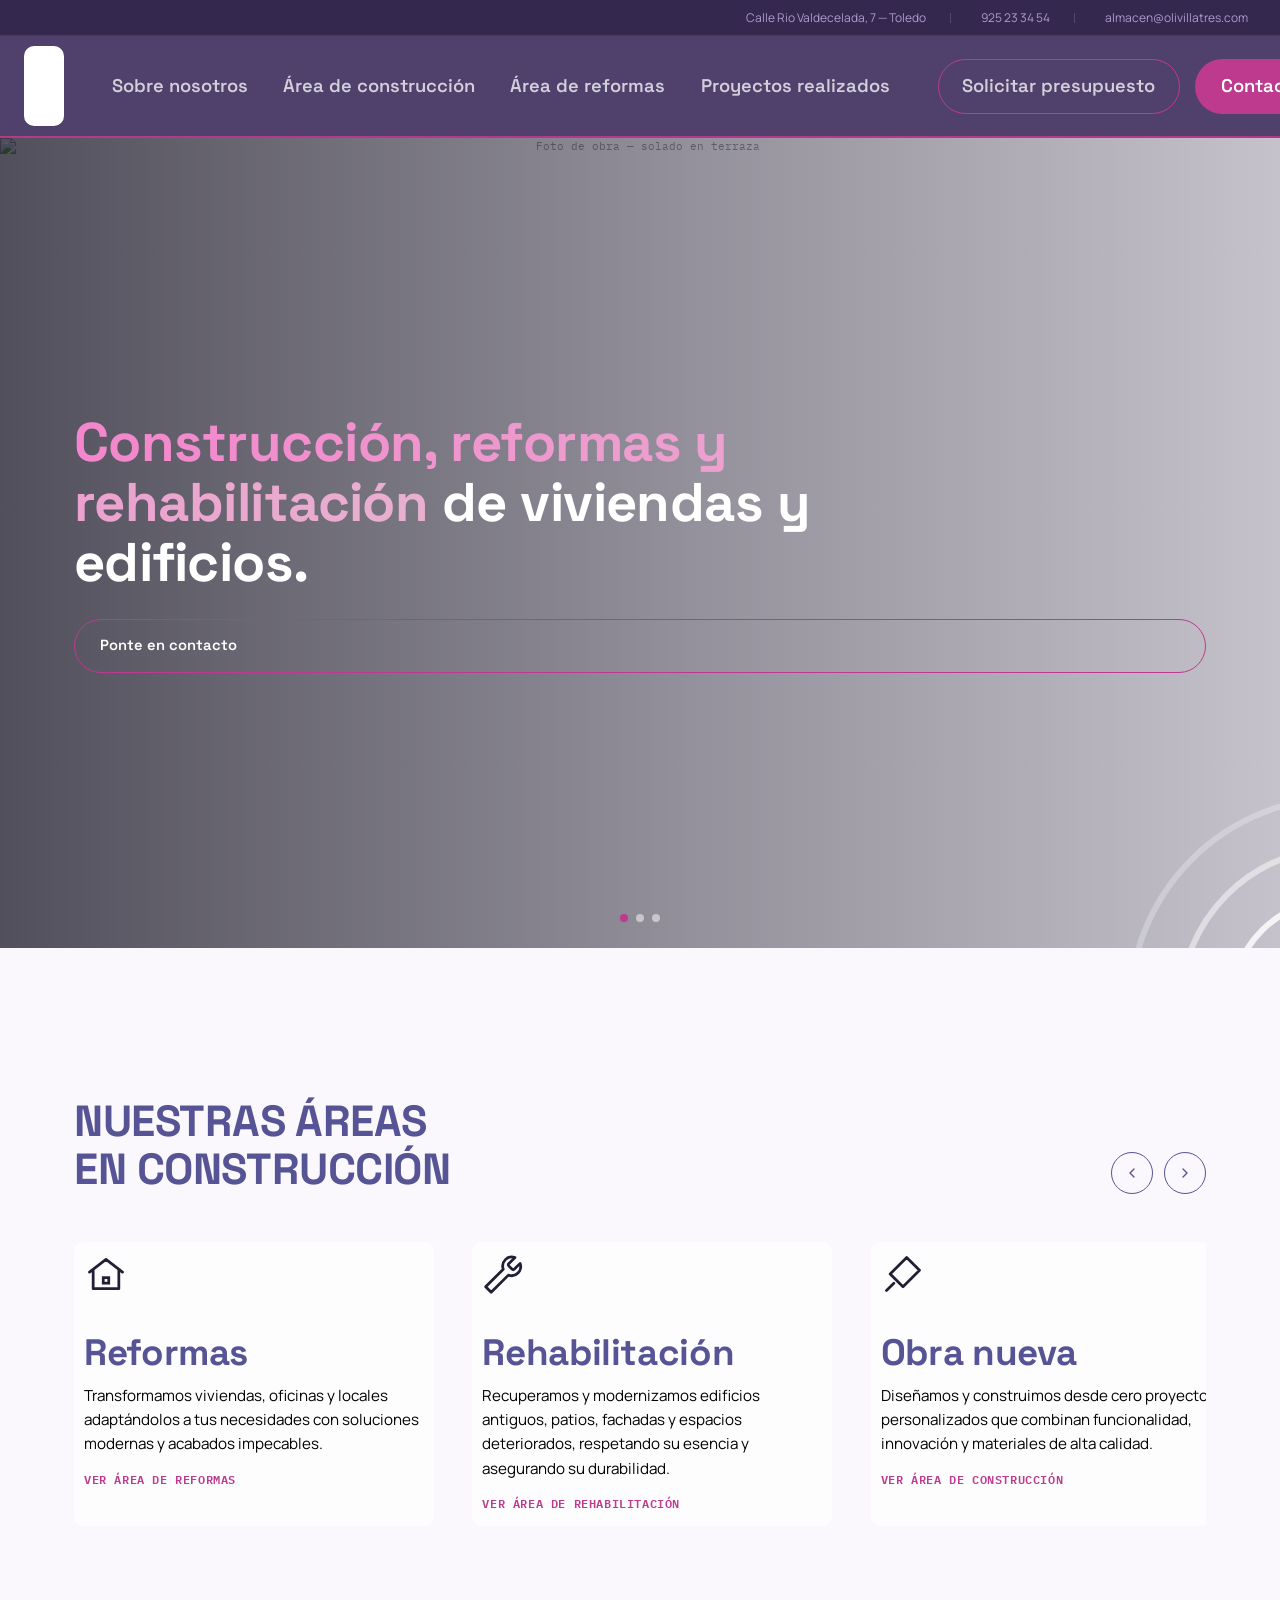
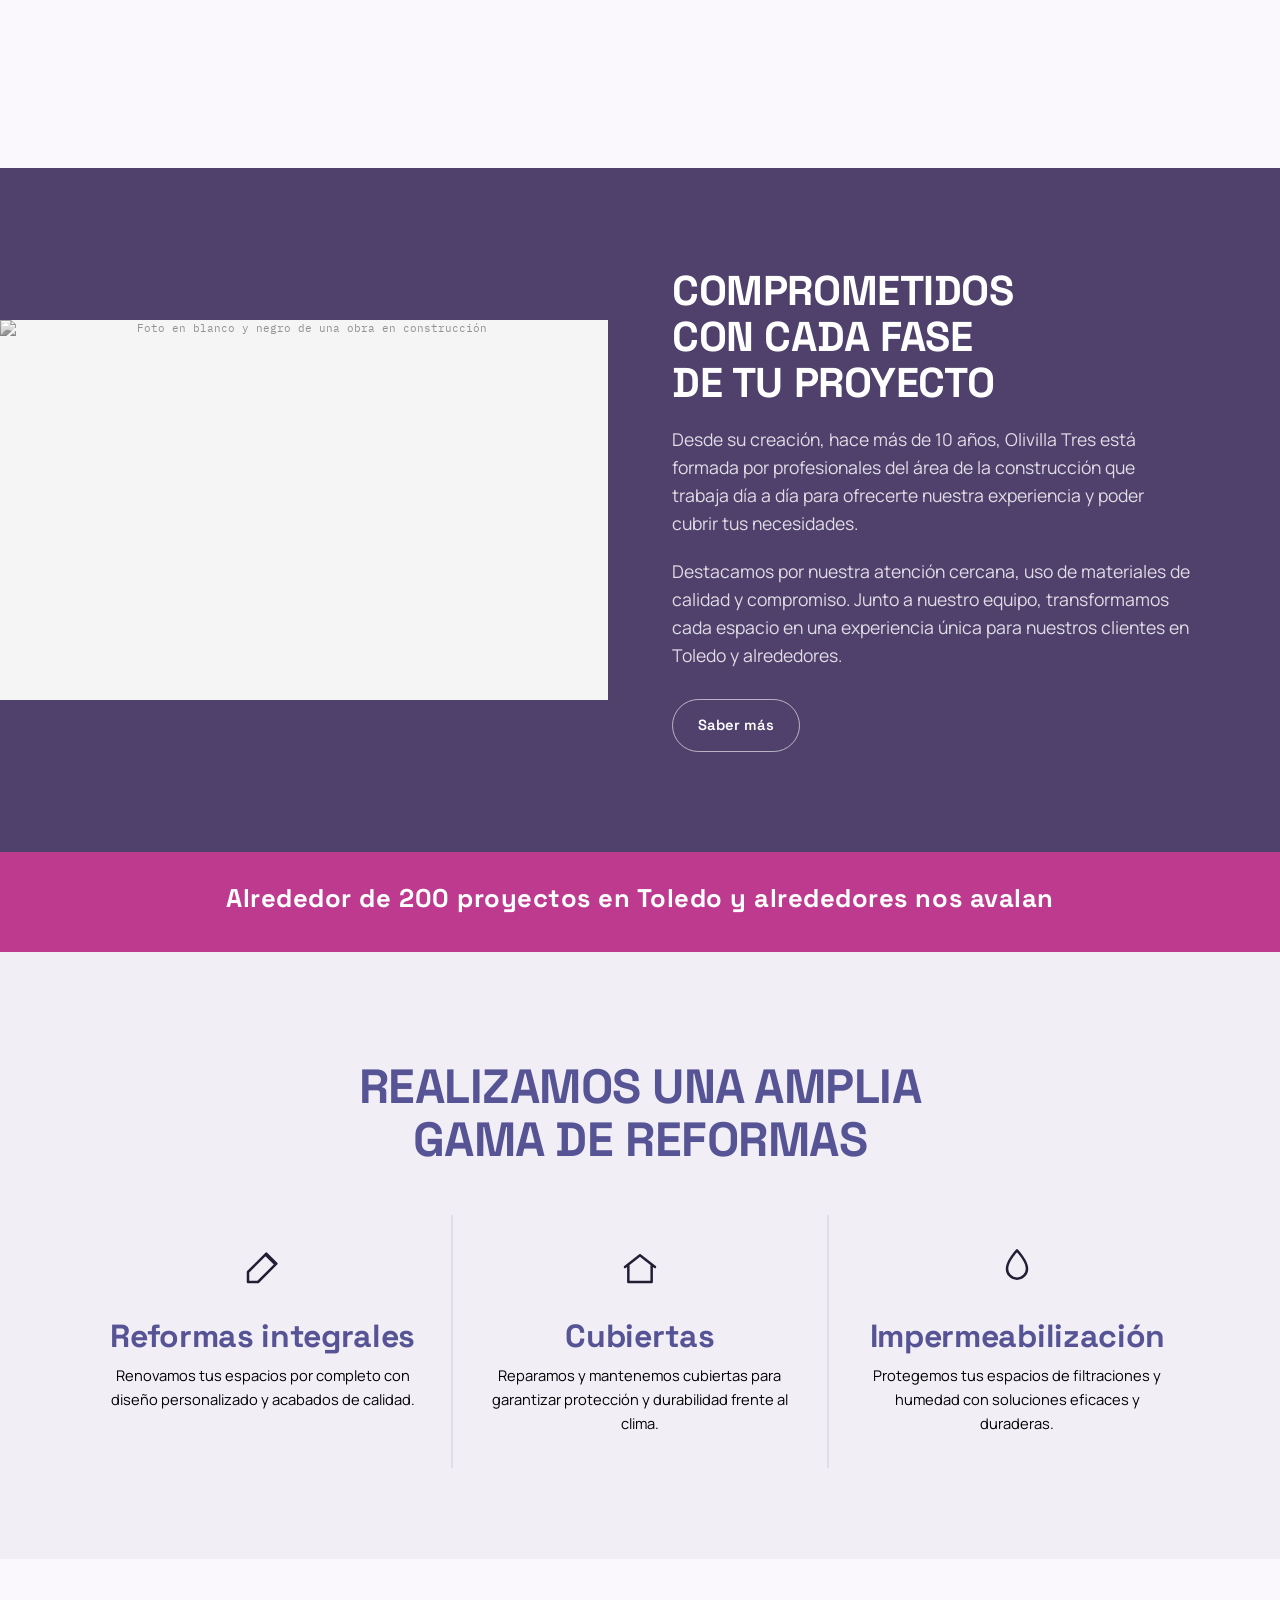
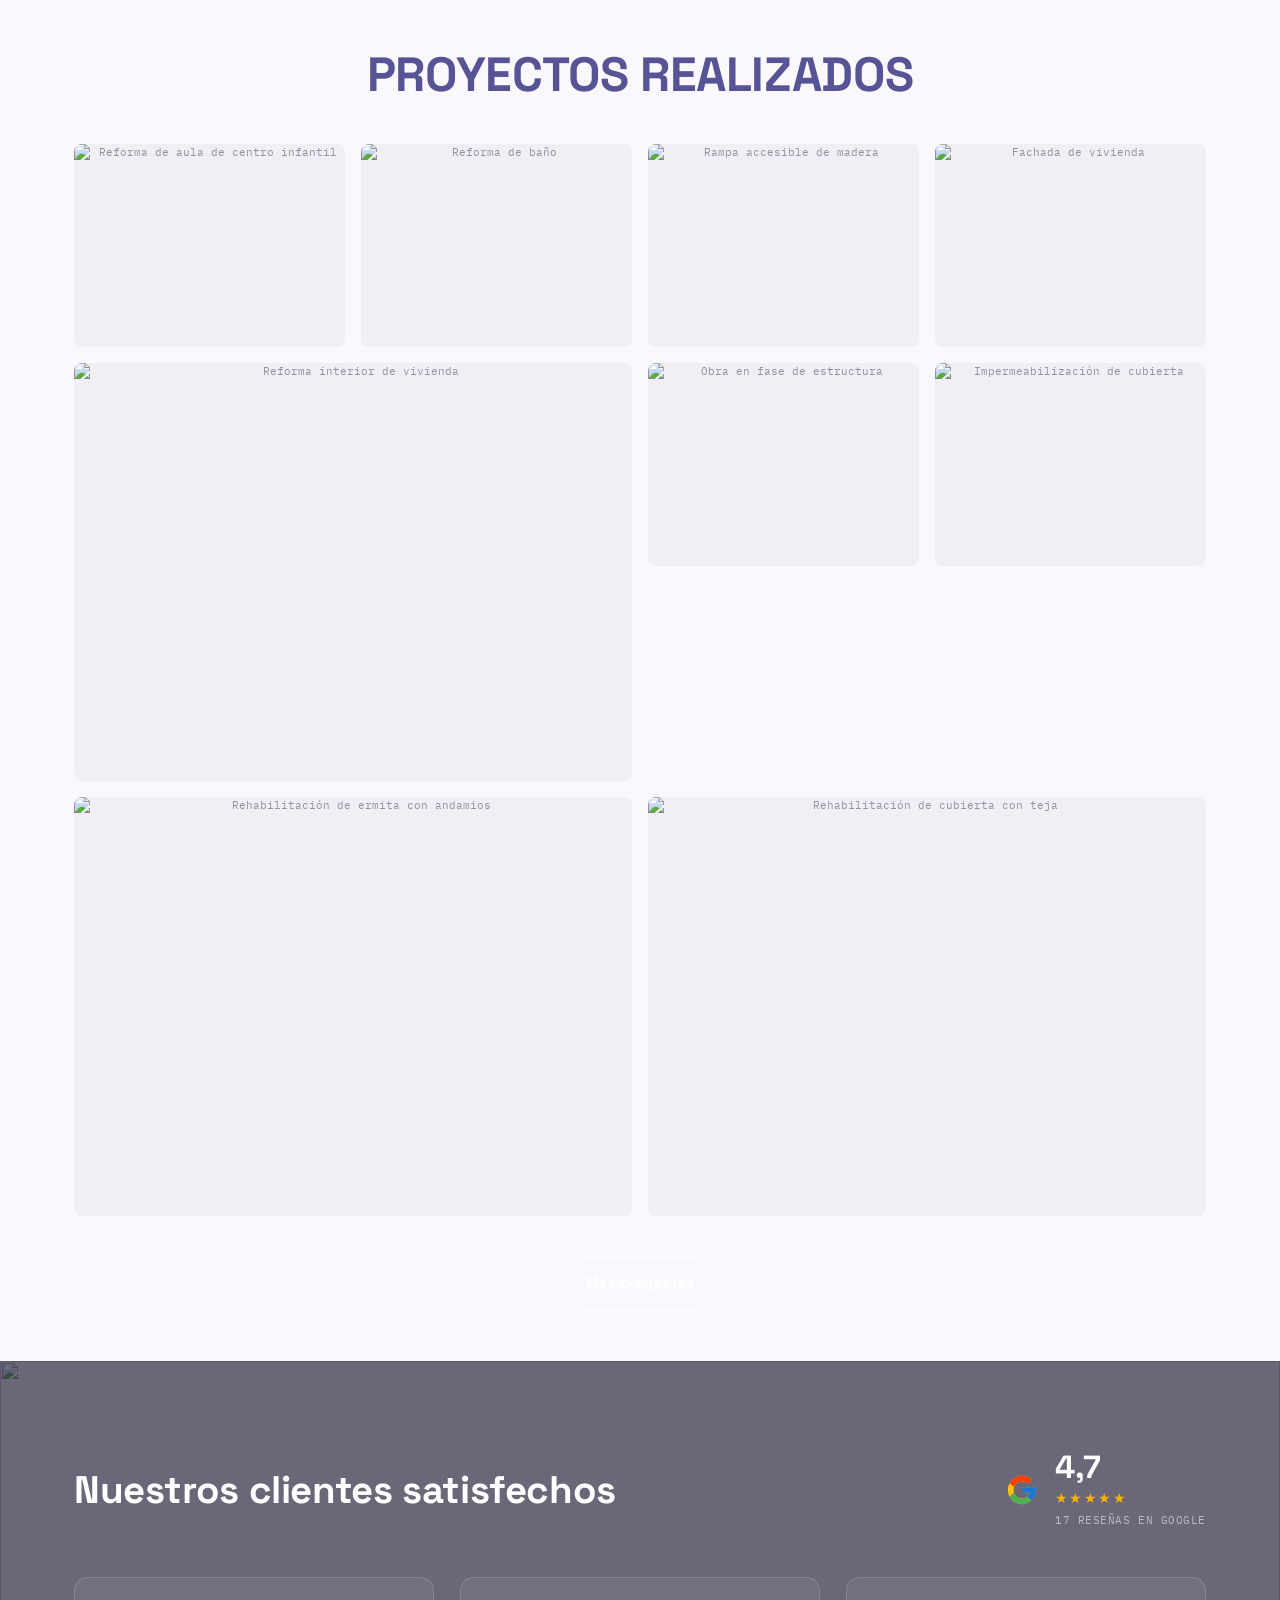
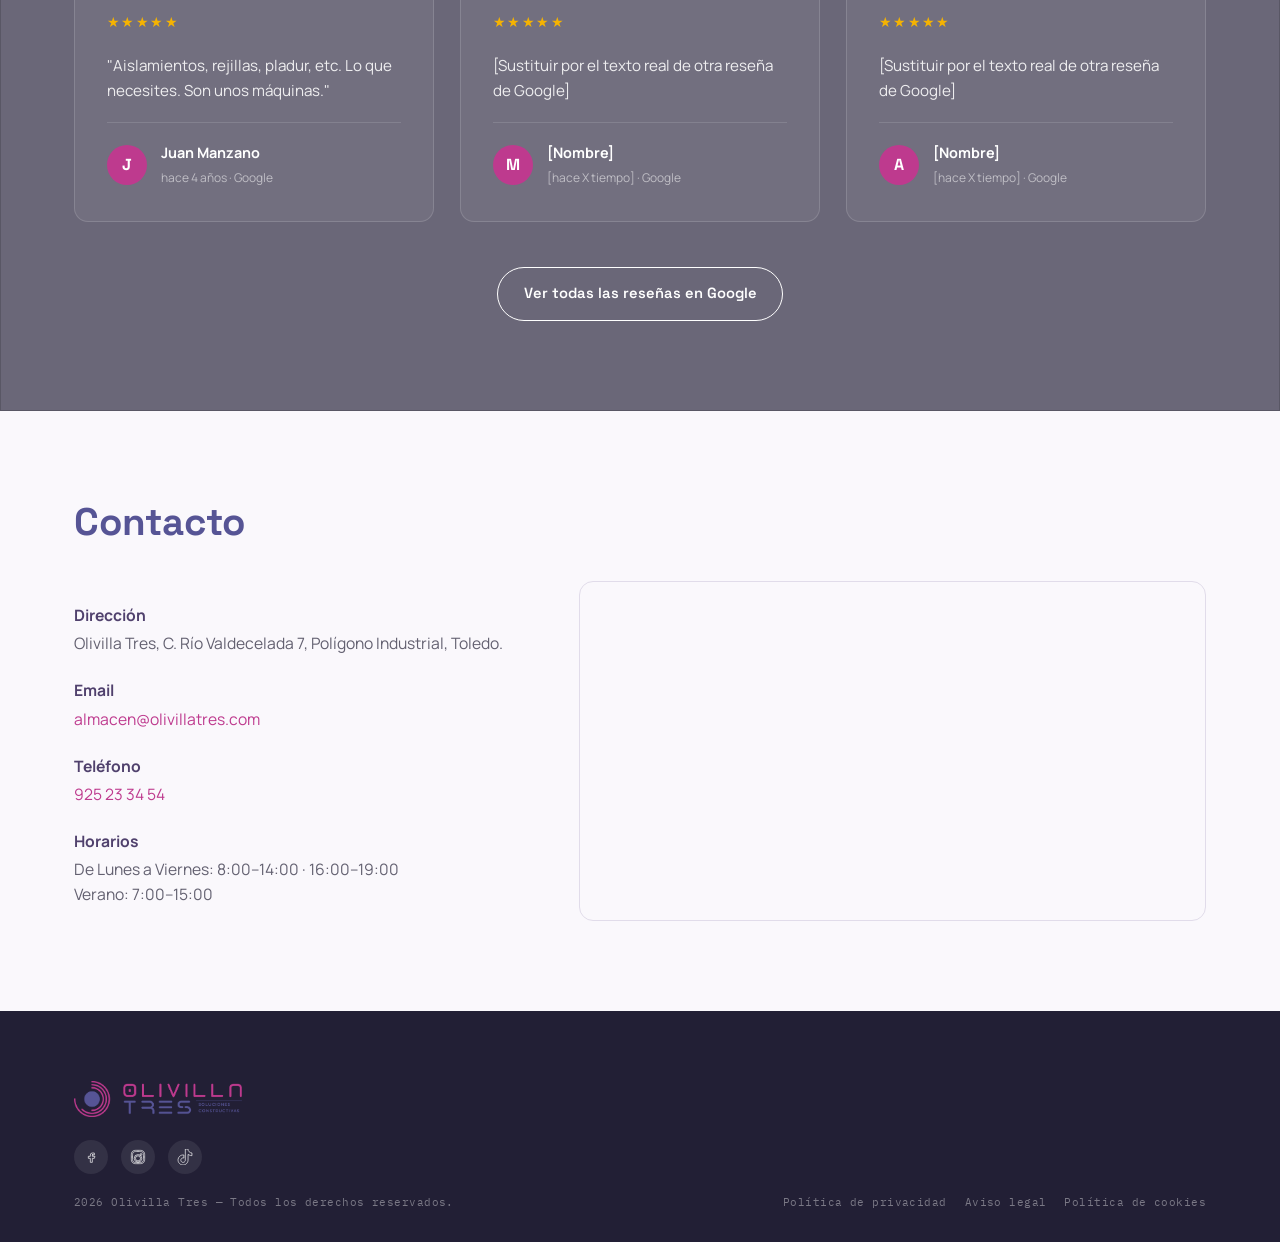
==== commit fa4301d8: "cambios" ====
--- a/index.html
+++ b/index.html
@@ -47,7 +47,7 @@
       <div class="slide"><img class="ph" src="img/hero-2.jpg" alt="Foto de obra 2"></div>
       <div class="slide"><img class="ph" src="img/hero-3.jpg" alt="Foto de obra 3"></div>
       <div class="container hero-real-inner">
-        <h1>Construcción, reformas y rehabilitación de viviendas y edificios.</h1>
+        <h1><em>Construcción, reformas y rehabilitación</em> de viviendas y edificios.</h1>
         <a href="contacto.html" class="btn btn-ghost">Ponte en contacto</a>
       </div>
       <div class="hero-dots">
@@ -204,36 +204,62 @@
     </section>
 
     <!-- NUESTROS CLIENTES SATISFECHOS -->
-    <section class="reviews-real">
-      <div class="reviews-bg" aria-hidden="true"><img class="ph" src="img/testimonios-fondo.jpg" alt=""></div>
-      <div class="container">
-        <h2 class="reveal">Nuestros clientes satisfechos</h2>
-        <div class="review-card reveal">
-          <div class="review-head">
-            <div class="review-avatar">J</div>
-            <div class="review-who"><strong>Juan Manzano</strong><span>hace 4 años</span></div>
-          </div>
-          <div class="review-box">
-            <div>
-              <div class="stars">★★★★★</div>
-              <p>Aislamientos, rejillas, pladur, etc. Lo que necesites. Son unos máquinas.</p>
-            </div>
-          </div>
-          <div class="reviews-nav">
-            <button type="button" aria-label="Reseña anterior"><svg viewBox="0 0 24 24">
-                <path d="M15 6l-6 6 6 6" stroke="currentColor" stroke-width="2" fill="none" stroke-linecap="round"
-                  stroke-linejoin="round" />
-              </svg></button>
-            <button type="button" aria-label="Reseña siguiente"><svg viewBox="0 0 24 24">
-                <path d="M9 6l6 6-6 6" stroke="currentColor" stroke-width="2" fill="none" stroke-linecap="round"
-                  stroke-linejoin="round" />
-              </svg></button>
-          </div>
-          <p class="review-summary">La evaluación general en Google es <strong>4,7 de 5</strong>, en base a <strong>17
-              reseñas</strong>.</p>
-        </div>
-      </div>
-    </section>
+<section class="reviews-real">
+  <div class="reviews-bg" aria-hidden="true"><img class="ph" src="img/testimonios-fondo.jpg" alt=""></div>
+  <div class="container">
+
+    <div class="reviews-head reveal">
+      <h2>Nuestros clientes satisfechos</h2>
+      <div class="reviews-rating">
+        <svg class="google-g" viewBox="0 0 48 48" aria-hidden="true">
+          <path fill="#FFC107" d="M43.611,20.083H42V20H24v8h11.303c-1.649,4.657-6.08,8-11.303,8c-6.627,0-12-5.373-12-12c0-6.627,5.373-12,12-12c3.059,0,5.842,1.154,7.961,3.039l5.657-5.657C34.046,6.053,29.268,4,24,4C12.955,4,4,12.955,4,24c0,11.045,8.955,20,20,20c11.045,0,20-8.955,20-20C44,22.659,43.862,21.35,43.611,20.083z"/>
+          <path fill="#FF3D00" d="M6.306,14.691l6.571,4.819C14.655,15.108,18.961,12,24,12c3.059,0,5.842,1.154,7.961,3.039l5.657-5.657C34.046,6.053,29.268,4,24,4C16.318,4,9.656,8.337,6.306,14.691z"/>
+          <path fill="#4CAF50" d="M24,44c5.166,0,9.86-1.977,13.409-5.192l-6.19-5.238C29.211,35.091,26.715,36,24,36c-5.202,0-9.619-3.317-11.283-7.946l-6.522,5.025C9.505,39.556,16.227,44,24,44z"/>
+          <path fill="#1976D2" d="M43.611,20.083H42V20H24v8h11.303c-0.792,2.237-2.231,4.166-4.087,5.571l6.19,5.238C36.971,39.205,44,34,44,24C44,22.659,43.862,21.35,43.611,20.083z"/>
+        </svg>
+        <div>
+          <strong>4,7</strong>
+          <div class="stars">★★★★★</div>
+          <span>17 reseñas en Google</span>
+        </div>
+      </div>
+    </div>
+
+    <div class="reviews-grid">
+      <article class="review-card-pro reveal">
+        <div class="stars">★★★★★</div>
+        <p class="quote">"Aislamientos, rejillas, pladur, etc. Lo que necesites. Son unos máquinas."</p>
+        <div class="who">
+          <div class="avatar">J</div>
+          <div><strong>Juan Manzano</strong><span>hace 4 años · Google</span></div>
+        </div>
+      </article>
+
+      <article class="review-card-pro reveal">
+        <div class="stars">★★★★★</div>
+        <p class="quote">[Sustituir por el texto real de otra reseña de Google]</p>
+        <div class="who">
+          <div class="avatar">M</div>
+          <div><strong>[Nombre]</strong><span>[hace X tiempo] · Google</span></div>
+        </div>
+      </article>
+
+      <article class="review-card-pro reveal">
+        <div class="stars">★★★★★</div>
+        <p class="quote">[Sustituir por el texto real de otra reseña de Google]</p>
+        <div class="who">
+          <div class="avatar">A</div>
+          <div><strong>[Nombre]</strong><span>[hace X tiempo] · Google</span></div>
+        </div>
+      </article>
+    </div>
+
+    <div class="reviews-cta reveal">
+      <a href="https://www.google.com/maps?q=Aislamientos+Olivilla+tres,+C.+Rio+Valdecelada+7,+Toledo" target="_blank" rel="noopener" class="btn btn-ghost">Ver todas las reseñas en Google</a>
+    </div>
+
+  </div>
+</section>
 
     <!-- CONTACTO -->
     <section class="contact-real">
--- a/style.css
+++ b/style.css
@@ -69,7 +69,24 @@
   list-style: none;
 }
 
-h1,
+h1 {
+  margin: 0;
+  font-family: var(--font-display);
+  font-weight: 700;
+  letter-spacing: -.01em;
+  line-height: 1.1;
+  color: #fff;
+
+}
+
+h1 em {
+  font-style: normal;
+  background: linear-gradient(90deg, #f386cc, #e8b0d0);
+  -webkit-background-clip: text;
+  -webkit-text-fill-color: transparent;
+  background-clip: text;
+}
+
 h2,
 h3,
 h4 {
@@ -78,7 +95,7 @@
   font-weight: 700;
   letter-spacing: -.01em;
   line-height: 1.1;
-  color: rgba(74, 59, 104, 0.97) !important;
+  color: #565495;
 }
 
 p {
@@ -191,13 +208,13 @@
 
 .btn-ghost {
   border-color: currentColor;
-  color: var(--ink);
+  color: #fff;
 }
 
 .btn-ghost:hover {
   background: #932C6E;
   color: white !important;
-  border-color: var(--ink);
+  border-color: #4a3b68;
   transform: translateY(-2px);
 }
 
@@ -291,9 +308,11 @@
 }
 
 .brand1 img {
-  height: 50px;
+  height: 80px;
   width: auto;
-  padding-left: 20px;
+  padding: 20px 20px 20px 20px;
+  background-color: white;
+  border-radius: 10px;
 }
 
 .main-nav ul {
@@ -1257,7 +1276,7 @@
 .hero-real {
   position: relative;
   overflow: hidden;
-  height: 640px;
+  height: 810px;
   color: var(--white);
 }
 
@@ -1347,7 +1366,15 @@
    Nuestras áreas (carrusel con flechas)
    ========================================================= */
 .areas-real {
-  padding: 90px 0 70px;
+  padding: 150px 0 70px;
+  background:
+    linear-gradient(rgba(255, 255, 255, .70), rgba(255, 255, 255, .70)),
+    url('https://images.pexels.com/photos/13167451/pexels-photo-13167451.jpeg');
+  background-size: cover;
+  background-position: center;
+  background-attachment: fixed;
+  transition: all .8s ease;
+  height: 820px;
 }
 
 .areas-real .section-head-row {
@@ -1403,6 +1430,9 @@
 
 .area-item {
   flex: 0 0 auto;
+  border-radius: 10px;
+  padding: 10px;
+  background: linear-gradient(rgba(255, 255, 255, .70), rgba(255, 255, 255, .70));
   /* el ancho lo pone JS, ya no un porcentaje */
 }
 
@@ -1436,6 +1466,7 @@
   color: black;
   font-size: .95rem;
   max-width: 340px;
+
 }
 
 .area-item .more {
@@ -1459,7 +1490,7 @@
    ========================================================= */
 .commit-section {
   background: rgba(74, 59, 104, 0.97) !important;
-  padding: 0px 0;
+  padding: 100px 0;
 }
 
 .commit-grid {
@@ -1507,7 +1538,7 @@
 }
 
 .commit-copy .btn:hover {
-  background: var(--white);
+  background: #b53987;
   color: var(--indigo);
 }
 
@@ -1519,6 +1550,7 @@
   color: var(--white);
   padding: 1.6em 0;
   text-align: center;
+  height: 100px;
 }
 
 .stat-band p {
@@ -1551,11 +1583,31 @@
 .gama-item {
   padding: 2em 2.2em;
   text-align: center;
+  border-bottom: 2px solid transparent;
+  transition: border-color .3s ease;
+}
+
+.gama-item:hover {
+  border-bottom-color: var(--magenta);
+}
+
+.gama-item:hover .ico svg {
+  stroke: var(--magenta);
+}
+
+.gama-item:hover h3 {
+  color: var(--magenta);
 }
 
 .gama-item.is-highlight {
-  border-left: 2px solid var(--magenta);
-  border-right: 2px solid var(--magenta);
+  border-left: 2px solid var(--line);
+  border-right: 2px solid var(--line);
+  transition: border-color .3s ease;
+}
+
+.gama-item.is-highlight:hover {
+  border-left-color: var(--magenta);
+  border-right-color: var(--magenta);
 }
 
 .gama-item .ico {
@@ -1701,95 +1753,128 @@
   color: var(--white);
 }
 
-.review-card {
-  margin-top: 2.6em;
-  max-width: 760px;
+.reviews-head {
+  display: flex;
+  justify-content: space-between;
+  align-items: center;
+  flex-wrap: wrap;
+  gap: 2em;
+}
+
+.reviews-rating {
+  display: flex;
+  align-items: center;
+  gap: 1em;
+}
+
+.google-g {
+  width: 34px;
+  height: 34px;
+  flex: none;
+}
+
+.reviews-rating strong {
+  font-family: var(--font-display);
+  font-size: 2rem;
+  color: var(--white);
+  line-height: 1;
+}
+
+.reviews-rating .stars {
+  color: #F5B301;
+  letter-spacing: .1em;
+  font-size: .85rem;
+  margin-top: .2em;
+}
+
+.reviews-rating span {
+  display: block;
+  margin-top: .2em;
+  font-family: var(--font-mono);
+  font-size: .68rem;
+  letter-spacing: .05em;
+  text-transform: uppercase;
+  color: rgba(255, 255, 255, .55);
+}
+
+.reviews-grid {
+  margin-top: 3em;
+  display: grid;
+  grid-template-columns: repeat(3, 1fr);
+  gap: 1.6em;
+}
+
+.review-card-pro {
+  background: rgba(255, 255, 255, .06);
+  border: 1px solid rgba(255, 255, 255, .14);
+  border-radius: var(--radius);
+  padding: 2em;
   display: flex;
   flex-direction: column;
-  gap: 1em;
-}
-
-.review-head {
+  gap: 1.2em;
+  transition: transform .25s ease, border-color .25s ease;
+}
+
+.review-card-pro:hover {
+  transform: translateY(-4px);
+  border-color: var(--magenta);
+}
+
+.review-card-pro .stars {
+  color: #F5B301;
+  letter-spacing: .1em;
+  font-size: .9rem;
+}
+
+.review-card-pro .quote {
+  font-size: .95rem;
+  line-height: 1.65;
+  color: rgba(255, 255, 255, .88);
+}
+
+.review-card-pro .who {
   display: flex;
   align-items: center;
   gap: .9em;
-}
-
-.review-avatar {
-  width: 44px;
-  height: 44px;
+  margin-top: auto;
+  padding-top: 1.1em;
+  border-top: 1px solid rgba(255, 255, 255, .12);
+}
+
+.review-card-pro .avatar {
+  width: 40px;
+  height: 40px;
   border-radius: 50%;
   background: var(--magenta);
+  color: var(--white);
   display: flex;
   align-items: center;
   justify-content: center;
   font-family: var(--font-display);
   font-weight: 700;
-  color: var(--white);
-}
-
-.review-who strong {
+  flex: none;
+}
+
+.review-card-pro .who strong {
   display: block;
-  font-size: .95rem;
-}
-
-.review-who span {
-  font-size: .78rem;
+  font-size: .9rem;
+  color: var(--white);
+}
+
+.review-card-pro .who span {
+  font-size: .75rem;
   color: rgba(255, 255, 255, .55);
 }
 
-.review-box {
-  background: rgba(0, 0, 0, .55);
-  border-radius: var(--radius-sm);
-  padding: 1.6em 1.8em;
-  display: flex;
-  justify-content: space-between;
-  align-items: center;
-  gap: 1em;
-}
-
-.review-box .stars {
-  color: #F5B301;
-  letter-spacing: .1em;
-  margin-bottom: .5em;
-}
-
-.review-box p {
-  font-size: .95rem;
-  color: rgba(255, 255, 255, .9);
-}
-
-.review-summary {
-  margin-top: 2em;
-  font-size: .92rem;
-  color: rgba(255, 255, 255, .7);
-}
-
-.review-summary strong {
-  color: var(--white);
-}
-
-.reviews-nav {
-  display: flex;
-  gap: .7em;
-  margin-top: 1.6em;
-}
-
-.reviews-nav button {
-  width: 38px;
-  height: 38px;
-  border-radius: 50%;
-  border: 1.5px solid rgba(255, 255, 255, .4);
-  background: none;
-  color: var(--white);
-  display: flex;
-  align-items: center;
-  justify-content: center;
-}
-
-.reviews-nav svg {
-  width: 14px;
-  height: 14px;
+.reviews-cta {
+  text-align: center;
+  margin-top: 2.8em;
+}
+
+@media (max-width: 980px) {
+  .reviews-grid {
+    grid-template-columns: 1fr;
+  }
 }
 
 /* =========================================================
@@ -1937,7 +2022,7 @@
 
 .reveal .titulo-proyectos {
   font-size: 3rem;
-  color: rgba(74, 59, 104, 0.97) !important;
+  color: #565495 !important;
 }
 
 /* =========================================================
@@ -2237,6 +2322,97 @@
   color: var(--white);
 }
 
+
+.cifras-band {
+  background: var(--paper-2);
+  padding: 70px 0;
+}
+
+.cifras-grid {
+  display: grid;
+  grid-template-columns: repeat(4, 1fr);
+  gap: 2em;
+  text-align: center;
+}
+
+.cifra-item strong {
+  display: block;
+  font-family: var(--font-display);
+  font-size: 2rem;
+  font-weight: 700;
+  color: var(--magenta);
+}
+
+.cifra-item span {
+  display: block;
+  margin-top: .5em;
+  font-family: var(--font-mono);
+  font-size: .72rem;
+  letter-spacing: .05em;
+  text-transform: uppercase;
+  color: var(--ink-70);
+}
+
+@media (max-width: 980px) {
+  .cifras-grid {
+    grid-template-columns: repeat(2, 1fr);
+    gap: 2.4em 1.6em;
+  }
+}
+
+
+.mv-grid {
+  display: grid;
+  grid-template-columns: 1fr 1fr;
+  gap: 1.6em;
+      padding-right: 70px;
+}
+
+.mv-card {
+  background: rgba(255, 255, 255, .07);
+  border: 1px solid rgba(255, 255, 255, .16);
+  border-radius: var(--radius);
+  padding: 2em;
+}
+
+.mv-icon {
+  width: 46px;
+  height: 46px;
+  border-radius: 50%;
+  background: var(--magenta);
+  display: flex;
+  align-items: center;
+  justify-content: center;
+  margin-bottom: 1em;
+}
+
+.mv-icon svg {
+  width: 22px;
+  height: 22px;
+  stroke: var(--white);
+  fill: none;
+  stroke-width: 1.6;
+}
+
+.mv-card h3 {
+  color: var(--white);
+  font-size: 1.15rem;
+  text-transform: uppercase;
+}
+
+.mv-card p {
+  margin-top: .8em;
+  color: rgba(255, 255, 255, .82);
+  font-size: .95rem;
+  line-height: 1.6;
+}
+
+@media (max-width: 640px) {
+  .mv-grid {
+    grid-template-columns: 1fr;
+  }
+}
+
 /* =========================================================
    Nuestra historia — texto + foto (fondo claro)
    ========================================================= */
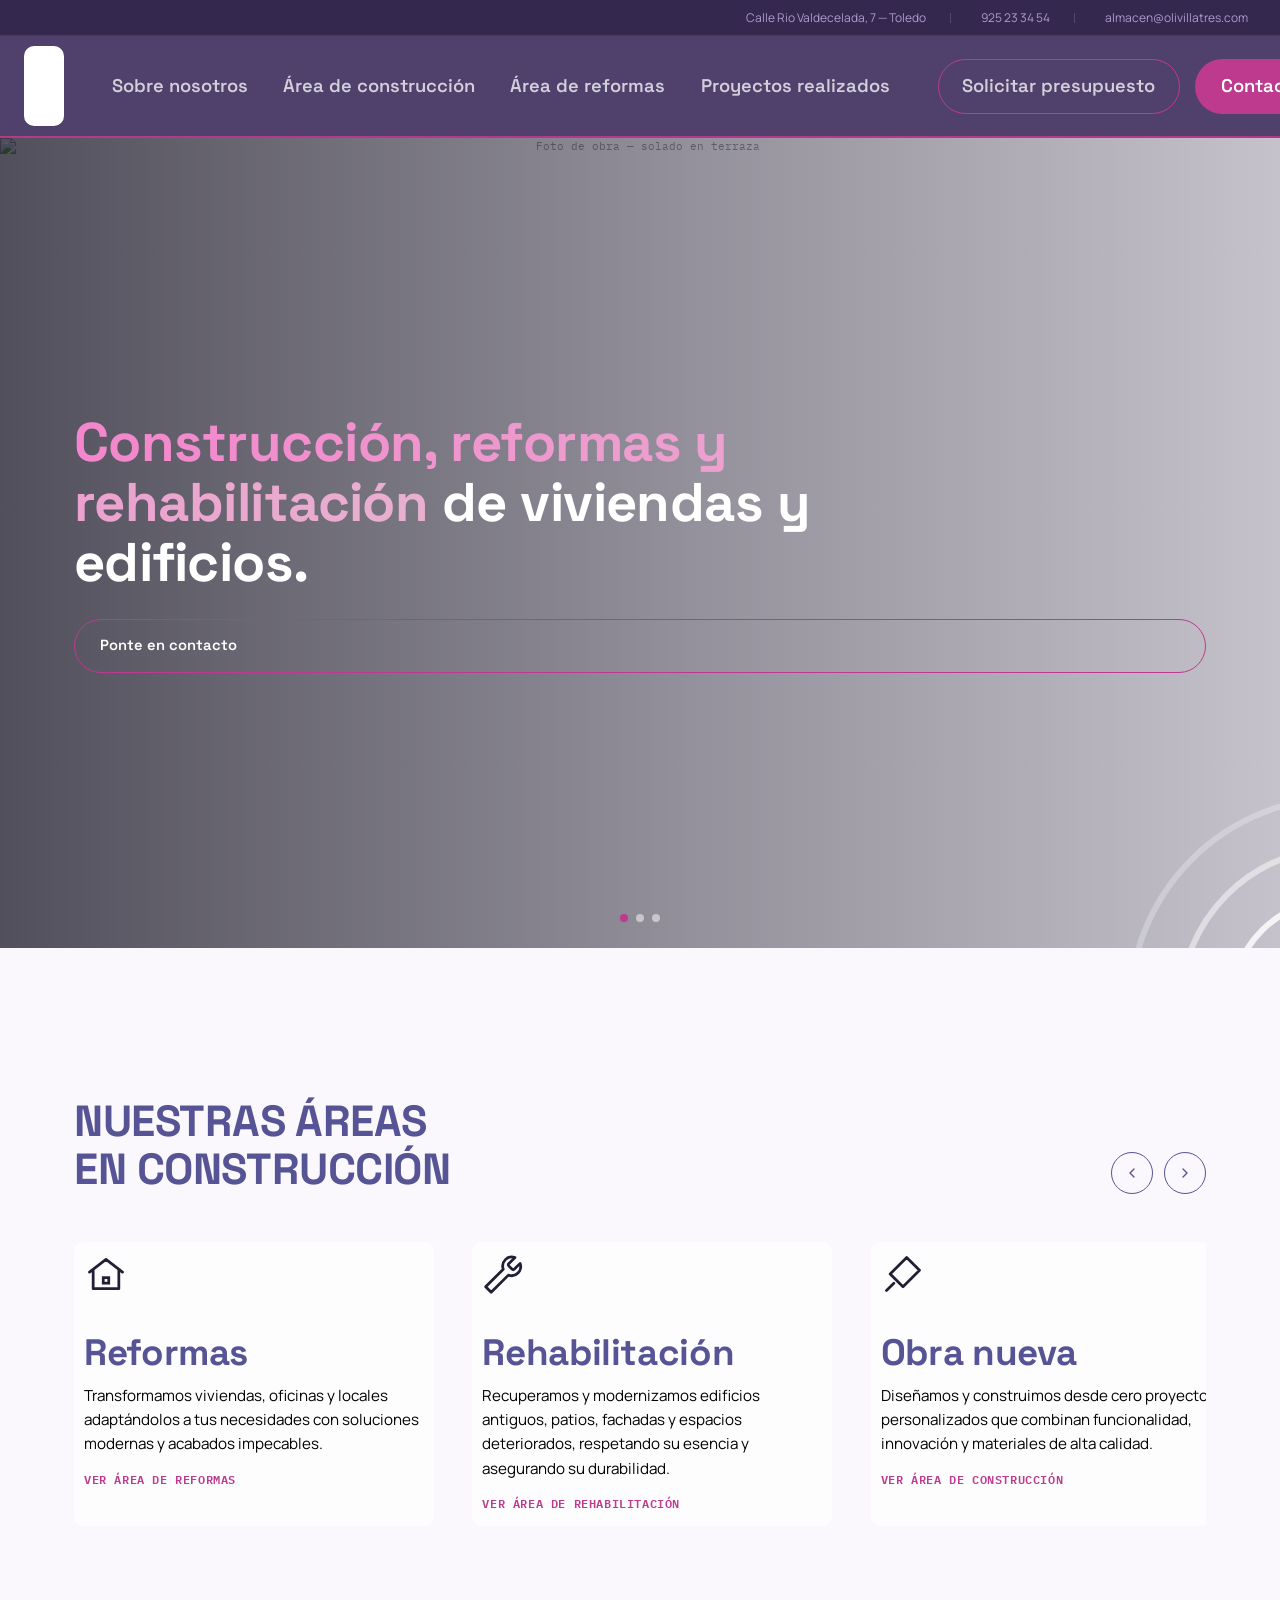
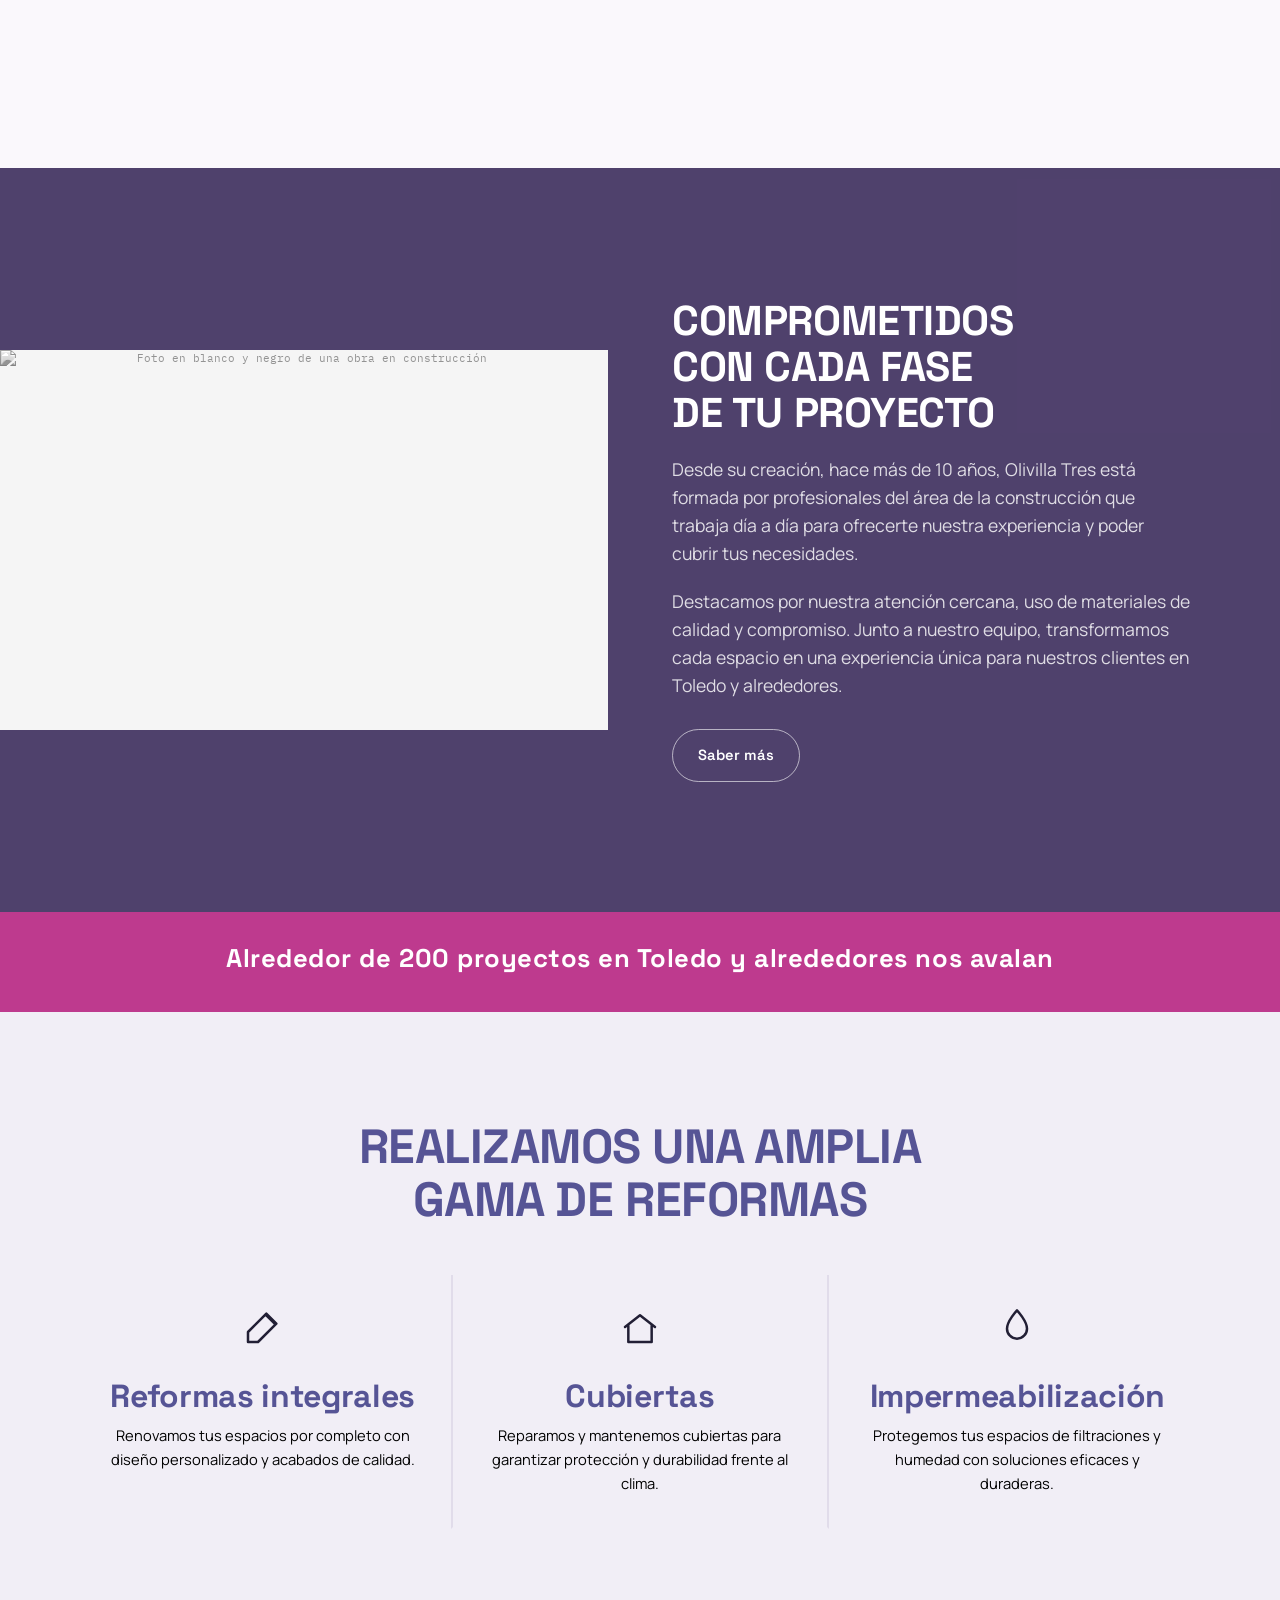
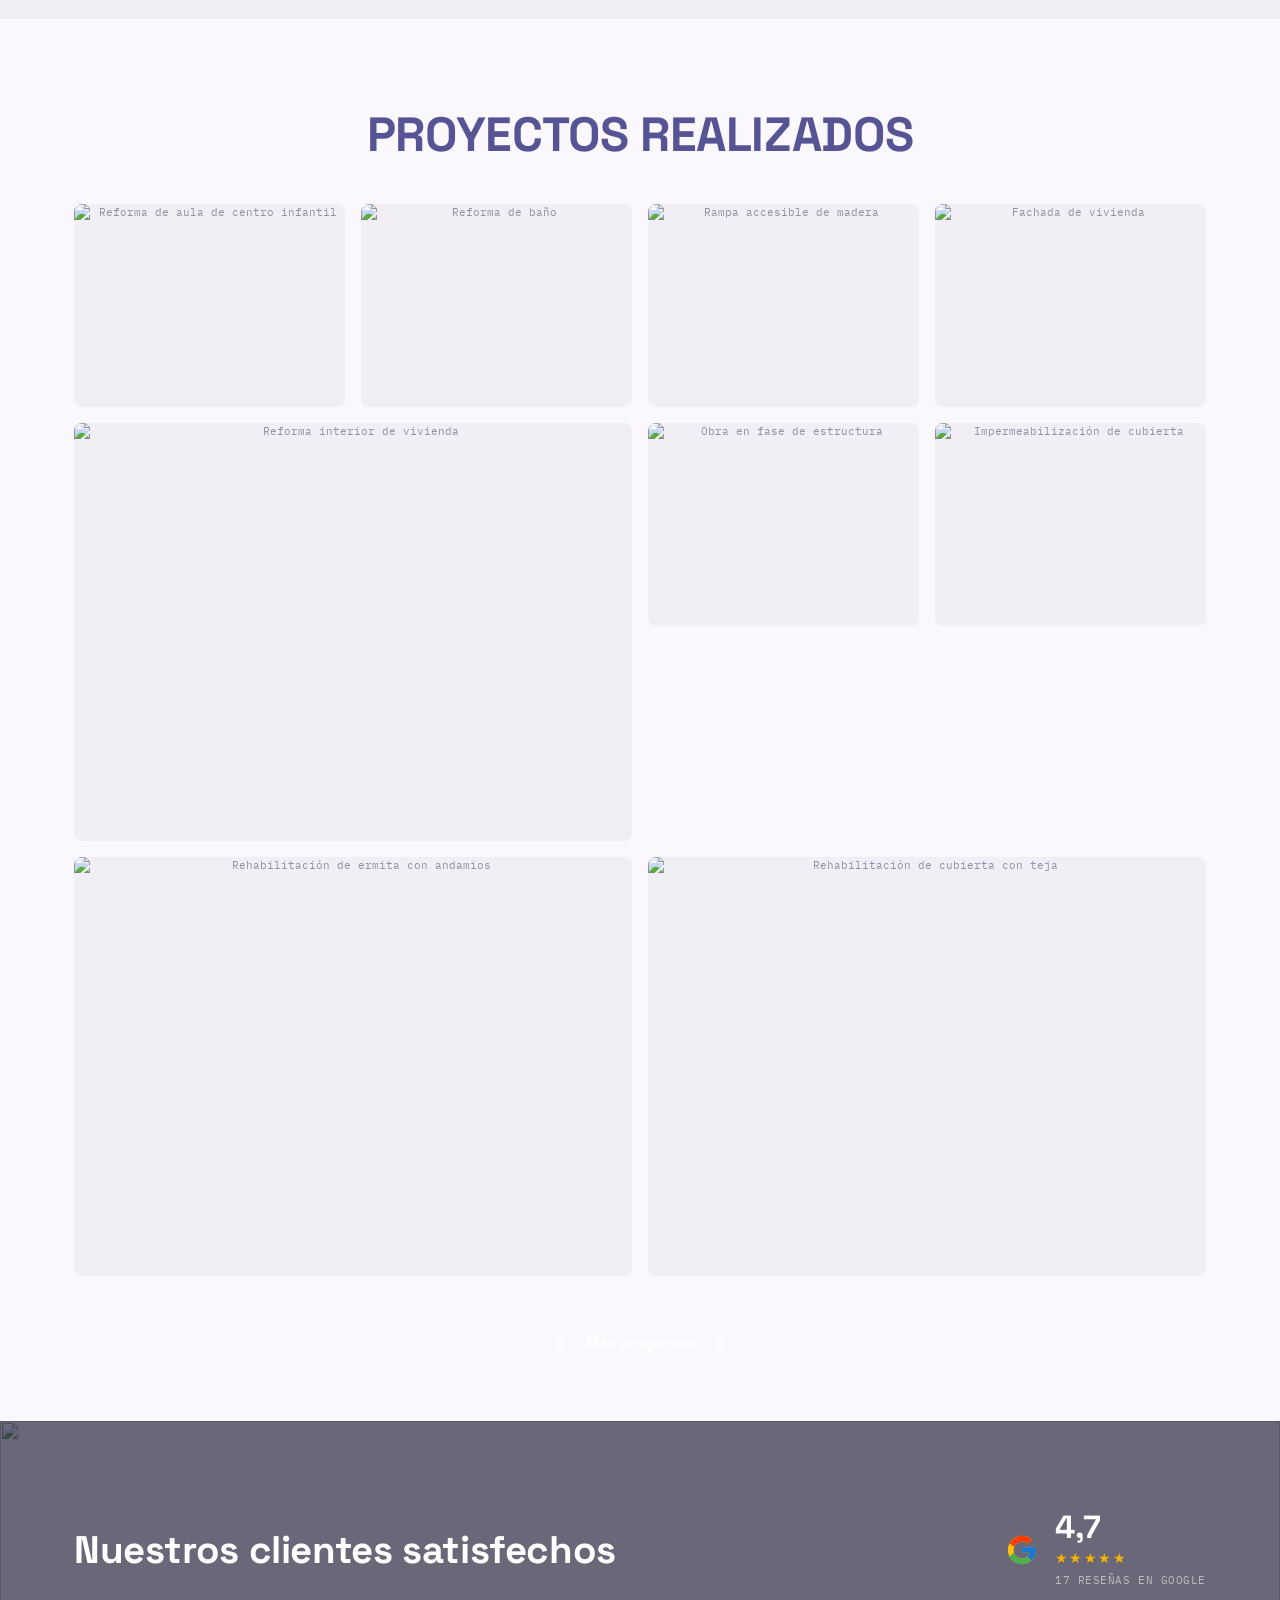
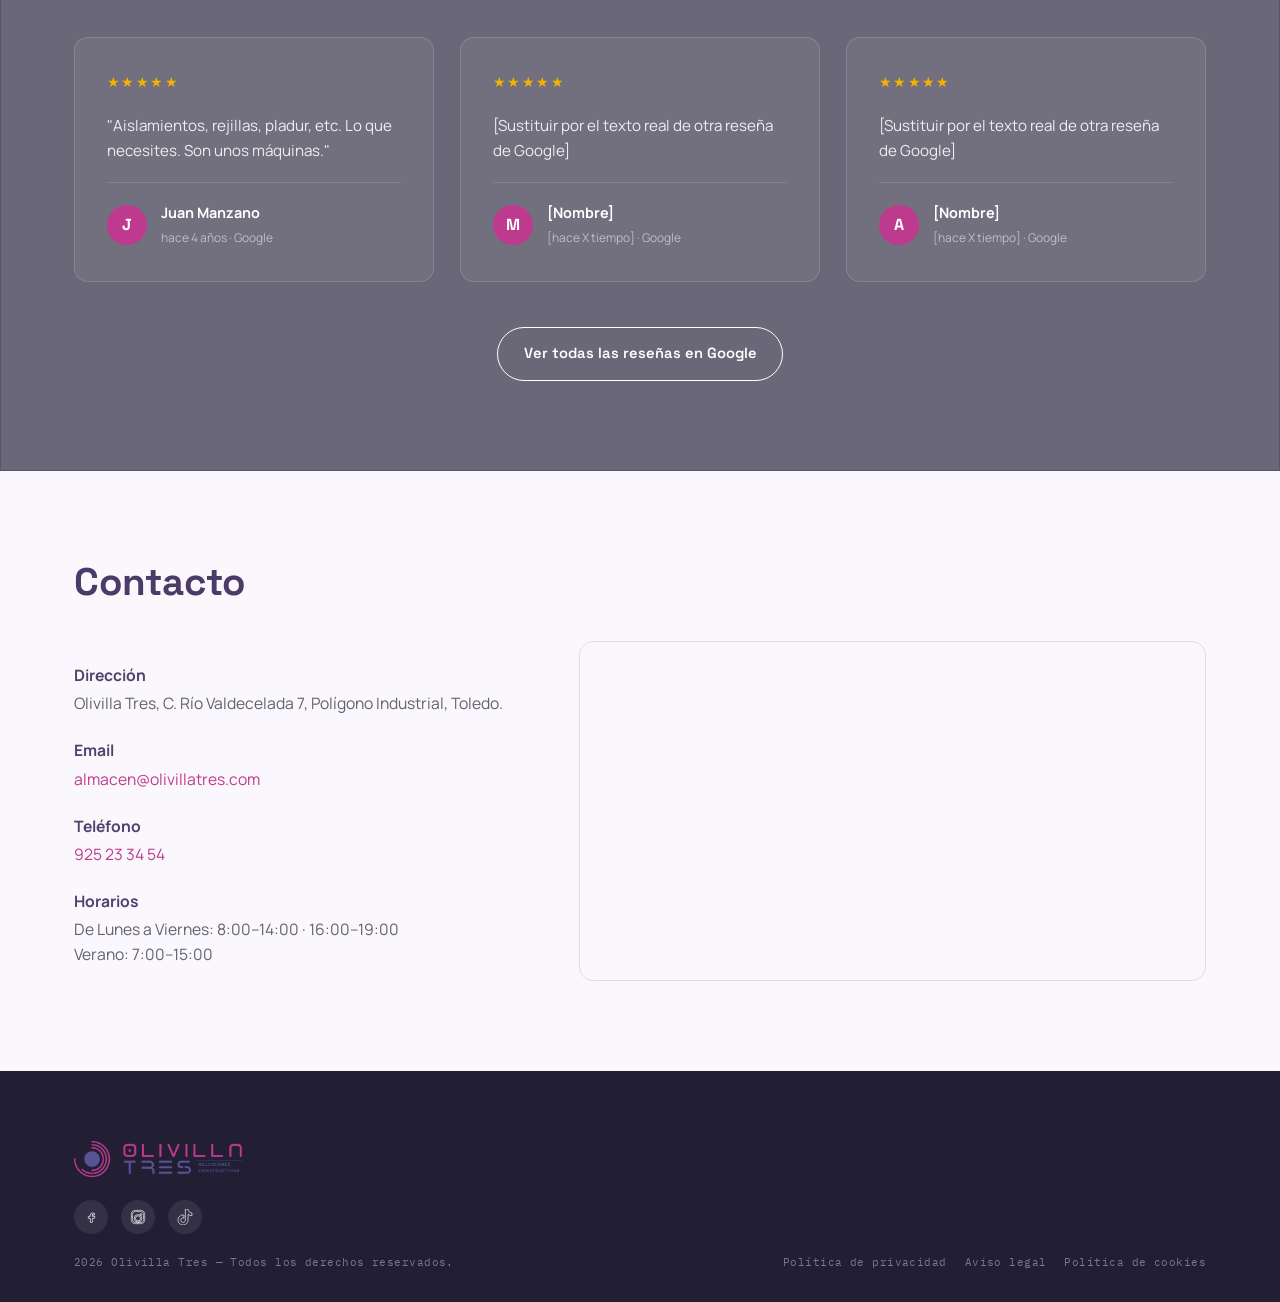
==== commit 1b3ecab3: "cambio politica de privacidad pagina" ====
--- a/index.html
+++ b/index.html
@@ -304,7 +304,7 @@
       <div class="footer-bottom">
         <span>2026 Olivilla Tres — Todos los derechos reservados.</span>
         <span style="display:flex; gap:1.6em;">
-          <a href="aviso-legal.html">Política de privacidad</a>
+          <a href="politica-de-privacidad.html">Política de privacidad</a>
           <a href="aviso-legal.html">Aviso legal</a>
           <a href="aviso-legal.html">Política de cookies</a>
         </span>
@@ -313,7 +313,7 @@
   </footer>
 
   <script src="main.js"></script>
-  <script src="https://chatbotolivillatres.onrender.com/widget.js"></script>
+  <script src="https://chatbotolivillatres-4hm6.onrender.com/widget.js"></script>
 </body>
 
 </html>
--- a/style.css
+++ b/style.css
@@ -95,7 +95,7 @@
   font-weight: 700;
   letter-spacing: -.01em;
   line-height: 1.1;
-  color: #565495;
+  color: #4a3b68;
 }
 
 p {
@@ -122,6 +122,17 @@
   max-width: 1700px;
   margin: 0 auto;
   padding: 0 24px;
+}
+.container3 {
+  max-width: 1400px;
+  margin: 0 auto;
+  padding: 0 24px;
+}
+
+.container4 {
+  max-width: var(--container);
+  margin: 0 auto;
+  padding: 24px 24px 24px 24px;
 }
 
 .contenedor {
@@ -1086,7 +1097,7 @@
 }
 
 .field {
-  margin-top: 1.6em;
+  margin-top: 0.6em;
 }
 
 .field label {
@@ -1490,7 +1501,7 @@
    ========================================================= */
 .commit-section {
   background: rgba(74, 59, 104, 0.97) !important;
-  padding: 100px 0;
+  padding: 130px 0;
 }
 
 .commit-grid {
@@ -2164,7 +2175,7 @@
    ========================================================= */
 .area-hero-photo {
   position: relative;
-  height: 560px;
+  height: 600px;
   overflow: hidden;
   color: var(--white);
 }
@@ -2200,18 +2211,147 @@
   padding: 0 24px;
 }
 
+
+
+
+
+
+
+
+
+
+
+
+
+.area-hero-photo2 {
+  position: relative;
+  height: 500px;
+  overflow: hidden;
+  color: var(--white);
+}
+
+
+.area-hero-photo2 img {
+  width: 100%;
+  height: 100%;
+  object-fit: cover;
+}
+
+.area-hero-photo2::after {
+  content: "";
+  position: absolute;
+  inset: 0;
+  background: linear-gradient(180deg, rgba(20, 18, 32, .32), rgba(20, 18, 32, .58));
+}
+
+.area-hero-photo2-overlay {
+  position: absolute;
+  inset: 0;
+  z-index: 2;
+  display: flex;
+  align-items: center;
+  justify-content: center;
+  text-align: center;
+}
+
+.area-hero-photo2-overlay h1 {
+  color: var(--white);
+  text-transform: uppercase;
+  font-size: clamp(1.7rem, 4.2vw, 3rem);
+  max-width: 900px;
+  padding: 0 24px;
+}
+
+.area-hero-photo3 {
+  position: relative;
+  height: 640px;
+  overflow: hidden;
+  color: var(--white);
+}
+
+.area-hero-photo3 img {
+  width: 100%;
+  height: 100%;
+  object-fit: cover;
+}
+
+.area-hero-photo3::after {
+  content: "";
+  position: absolute;
+  inset: 0;
+  background: linear-gradient(180deg, rgba(20, 18, 32, .32), rgba(20, 18, 32, .58));
+}
+
+.area-hero-photo3-overlay {
+  position: absolute;
+  inset: 0;
+  z-index: 2;
+  display: flex;
+  align-items: center;
+  justify-content: center;
+  text-align: center;
+}
+
+.area-hero-photo3-overlay h1 {
+  color: var(--white);
+  text-transform: uppercase;
+  font-size: clamp(1.7rem, 4.2vw, 3rem);
+  max-width: 900px;
+  padding: 0 24px;
+}
+
+
+.area-hero-photo4 {
+  position: relative;
+  height: 545px;
+  overflow: hidden;
+  color: var(--white);
+}
+
+.area-hero-photo4 img {
+  width: 100%;
+  height: 100%;
+  object-fit: cover;
+}
+
+.area-hero-photo4::after {
+  content: "";
+  position: absolute;
+  inset: 0;
+  background: linear-gradient(180deg, rgba(20, 18, 32, .32), rgba(20, 18, 32, .58));
+}
+
+.area-hero-photo4-overlay {
+  position: absolute;
+  inset: 0;
+  z-index: 2;
+  display: flex;
+  align-items: center;
+  justify-content: center;
+  text-align: center;
+}
+
+.area-hero-photo4-overlay h1 {
+  color: var(--white);
+  text-transform: uppercase;
+  font-size: clamp(1.7rem, 4.2vw, 3rem);
+  max-width: 900px;
+  padding: 0 24px;
+}
+
 /* =========================================================
    Página de área — intro centrada
    ========================================================= */
 .area-intro {
-  padding: 70px 0 60px;
+  padding: 50px 0 60px;
   text-align: center;
+  background-color: #35284f;
 }
 
 .area-intro h2 {
   font-size: clamp(1.8rem, 3.6vw, 2.6rem);
   text-transform: uppercase;
-  color: var(--indigo);
+  color:  var(--magenta);
 }
 
 .area-intro p {
@@ -2219,29 +2359,33 @@
   max-width: 760px;
   margin-left: auto;
   margin-right: auto;
-  color: var(--ink-70);
+  color:white;
   font-size: 1rem;
 }
 
 .area-intro .area-intro-tagline {
   margin-top: 1.1em;
   font-weight: 700;
-  color: var(--ink);
-}
+  color: white;
+}
+
+
+
+
 
 /* =========================================================
    Página de área — cuadrícula de servicios sobre índigo
    ========================================================= */
 .area-services {
-  background: var(--indigo);
-  padding: 70px 0 90px;
+  background: #4a3b68;
+  padding: 30px 0 30px;
   color: var(--white);
 }
 
 .area-services-grid {
   display: grid;
   grid-template-columns: 1fr 1fr;
-  gap: 2.8em 3em;
+  gap: 1.8em 5em;
 }
 
 .area-service-figure {
@@ -2417,7 +2561,7 @@
    Nuestra historia — texto + foto (fondo claro)
    ========================================================= */
 .historia-section {
-  padding: 100px 0;
+  padding: 50px 0;
 }
 
 .historia-grid {
@@ -2588,9 +2732,9 @@
    Contacto — franja índigo con 3 columnas de información
    ========================================================= */
 .contact-info-band {
-  background: var(--indigo);
-  color: var(--white);
-  padding: 4.4em 0;
+  background: #35284f;
+  color: var(--white);
+  padding: 2.4em 0;
 }
 
 .contact-info-band .container {
@@ -2640,8 +2784,8 @@
    Contacto — sección de formulario (a ancho completo, sobre índigo)
    ========================================================= */
 .contact-form-section {
-  background: var(--indigo);
-  padding: 4.4em 0 5em;
+  background: #4a3b68;
+  padding: 1.4em 0 1.4em;
 }
 
 .contact-form-section h2 {
@@ -2655,7 +2799,7 @@
 .form-grid-2 {
   display: grid;
   grid-template-columns: 1fr 1fr;
-  gap: 1.6em 2em;
+  gap: 0.6em 2em;
 }
 
 .form-grid-2 .field-full {
@@ -2695,7 +2839,7 @@
    Mapa a pantalla completa
    ========================================================= */
 .map-full {
-  height: 440px;
+  height: 300px;
 }
 
 .map-full iframe {
